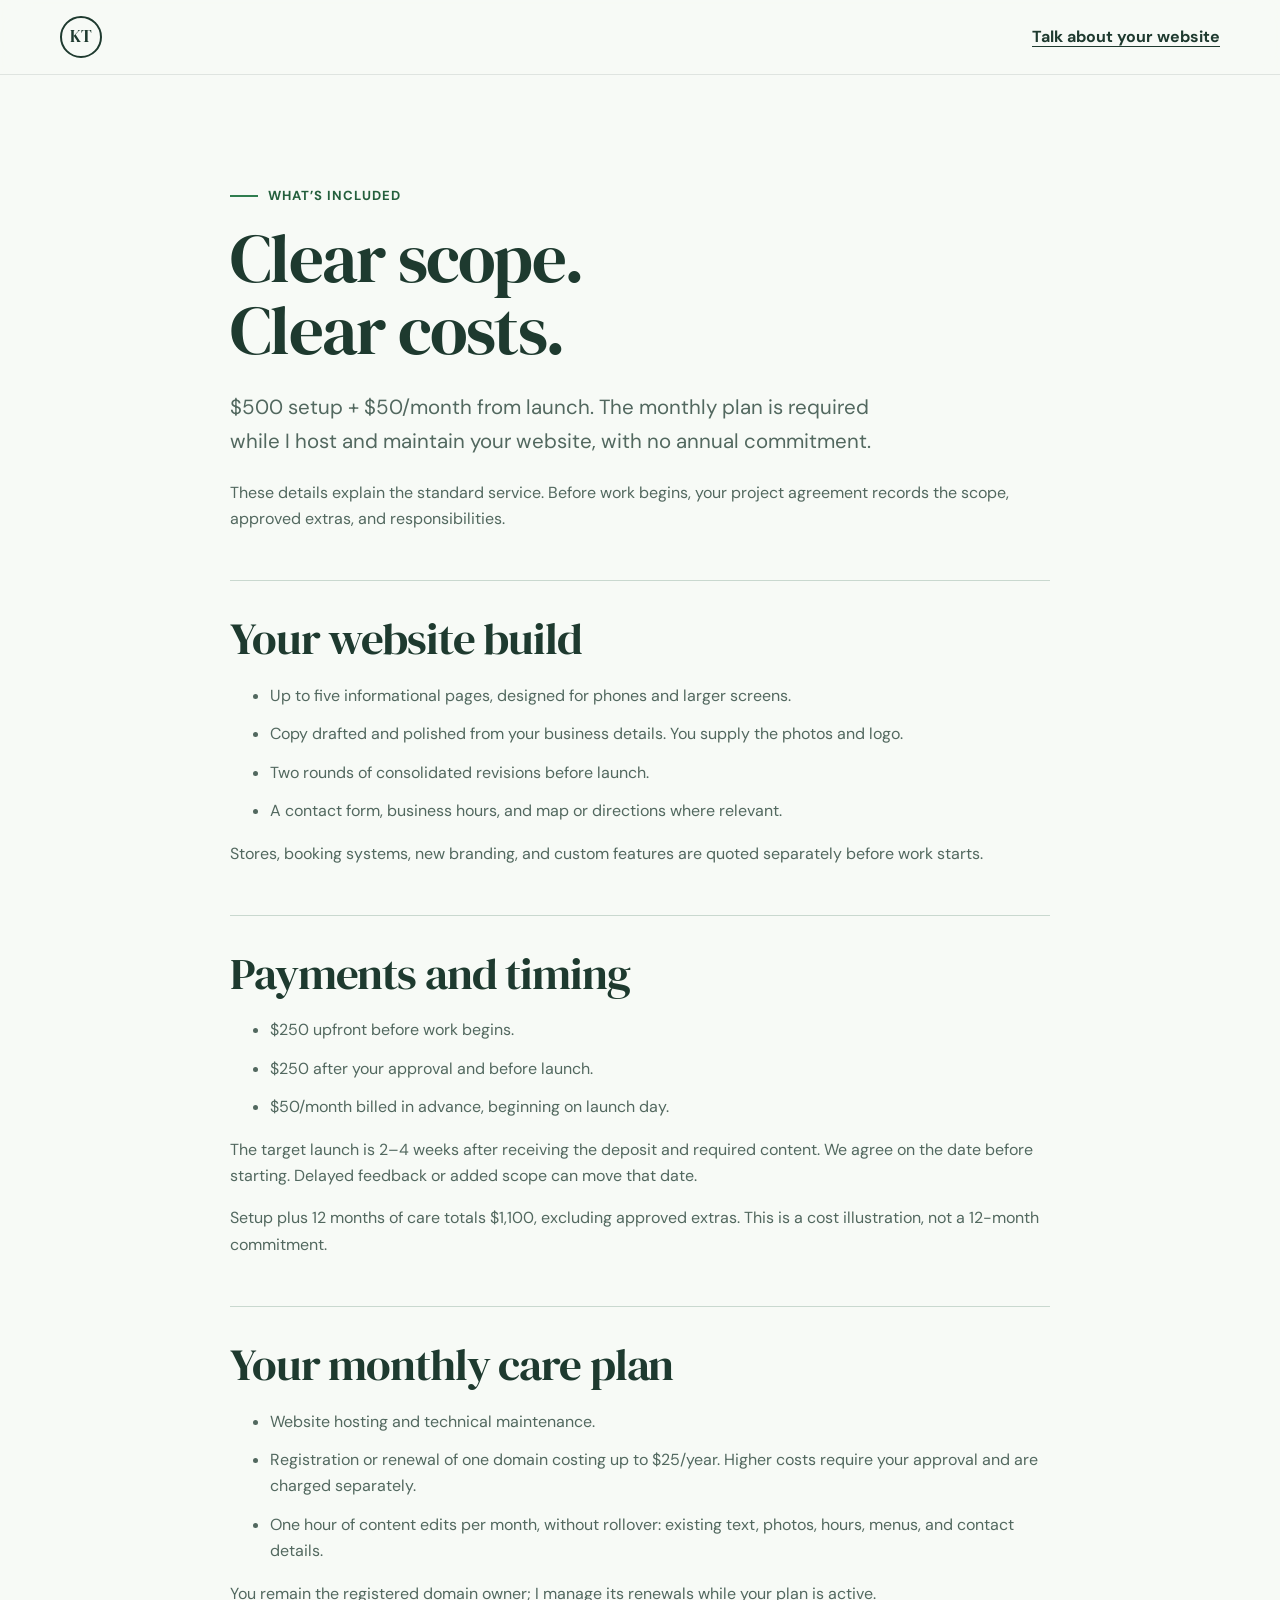
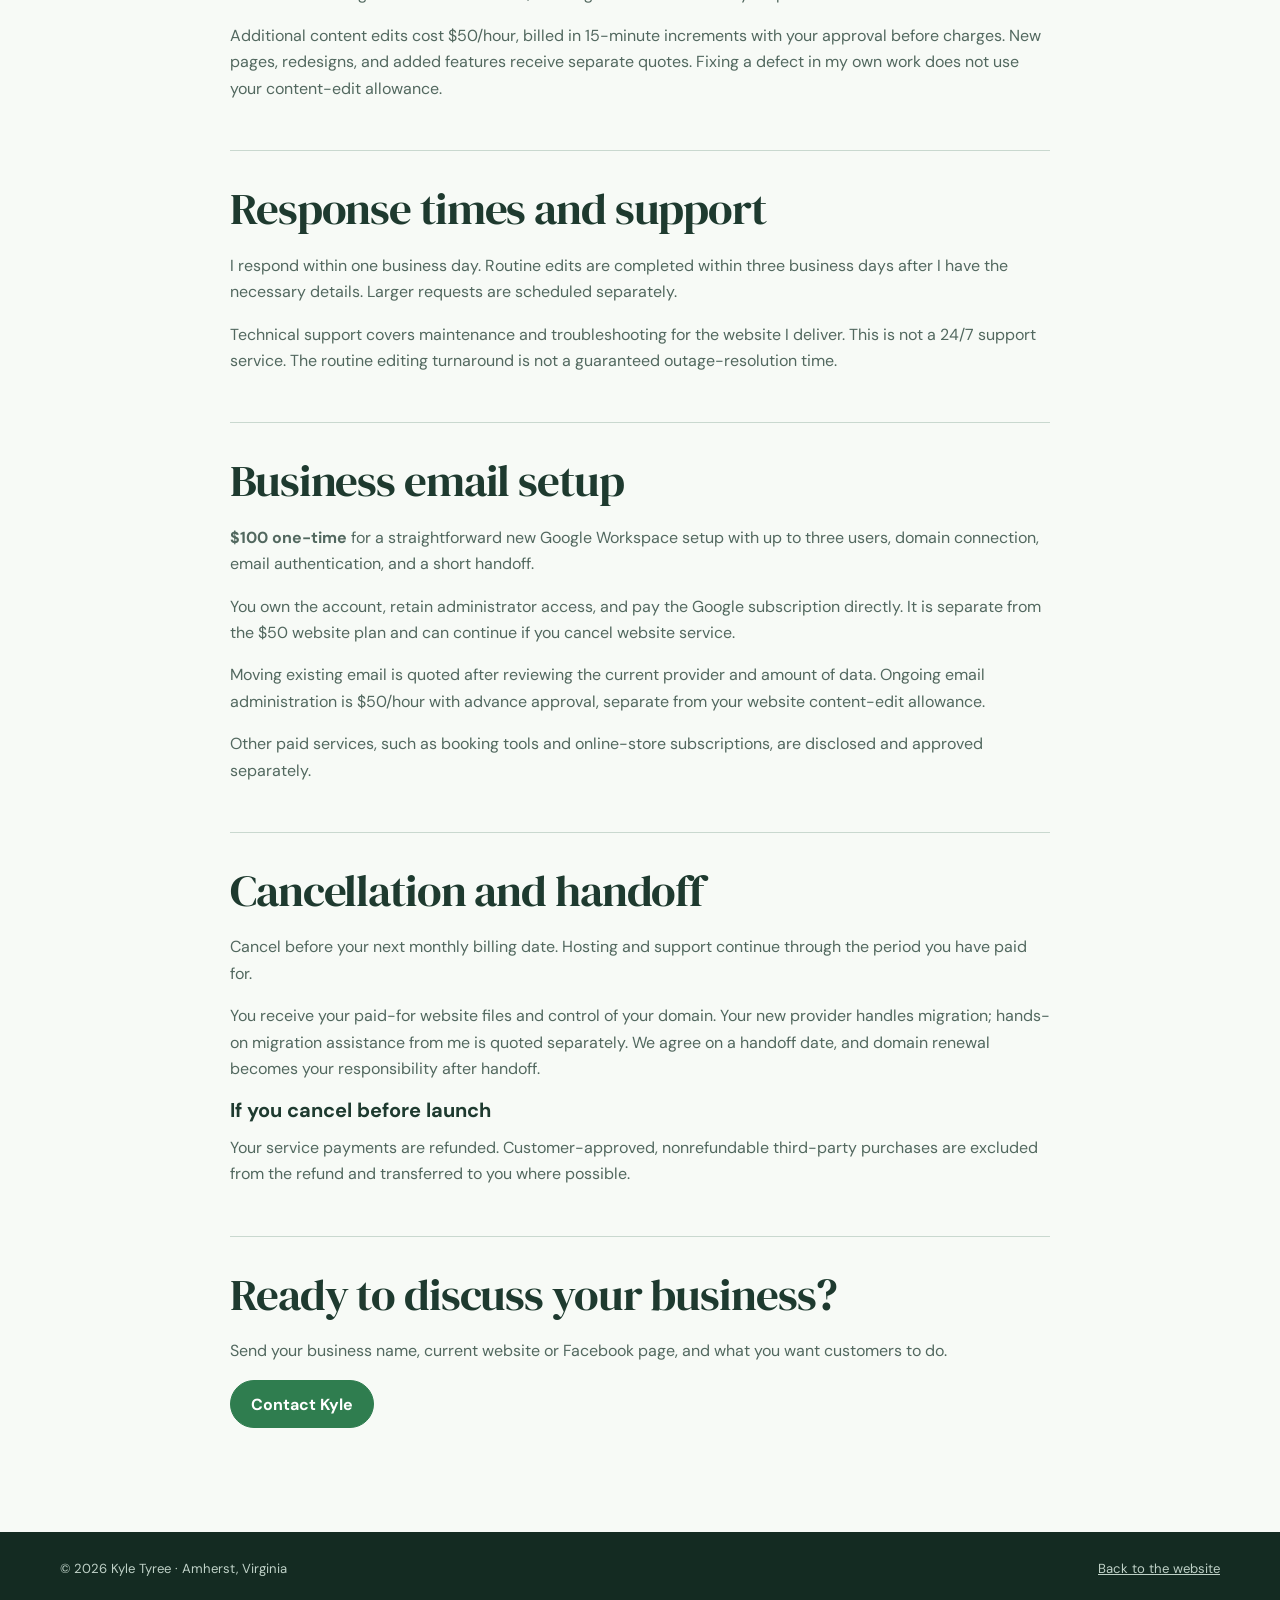
==== service-details.html @ 70730266 "Clarify website package and publish service details" ====
<!doctype html>
<html lang="en">
<head>
<meta charset="utf-8" />
<meta name="viewport" content="width=device-width, initial-scale=1, viewport-fit=cover" />
<meta name="color-scheme" content="light" />
<meta name="theme-color" content="#f7faf6" />
<link rel="icon" href="/assets/favicon.svg" type="image/svg+xml" />
<link rel="canonical" href="https://kyletyree.com/service-details.html" />
<meta property="og:title" content="Small-business websites | Kyle Tyree" />
<meta property="og:description" content="Help customers understand your business and take the next step. Websites by a developer in Amherst, Virginia." />
<meta property="og:type" content="website" />
<meta property="og:url" content="https://kyletyree.com/" />
<title>Website pricing and service details | Kyle Tyree</title>
<meta name="description" content="Websites for small businesses in Amherst, Lynchburg, and the Blue Ridge. Explore working examples and talk directly with local developer Kyle Tyree." />
<link rel="preconnect" href="https://fonts.googleapis.com" />
<link rel="preconnect" href="https://fonts.gstatic.com" crossorigin />
<link href="https://fonts.googleapis.com/css2?family=DM+Sans:wght@400;500;600;700&family=DM+Serif+Display&display=swap" rel="stylesheet" />
<link rel="stylesheet" href="/assets/site.css" />
</head>
<body>
<a class="skip-link" href="#main">Skip to content</a>
<header class="site-nav"><div class="wrap nav-inner"><a class="brand" href="/" aria-label="Kyle Tyree home">KT</a><a class="text-link" href="/#contact">Talk about your website</a></div></header>
<main id="main" class="section"><div class="wrap service-document">
<p class="eyebrow">What’s included</p><h1>Clear scope.<br>Clear costs.</h1>
<p class="lede">$500 setup + $50/month from launch. The monthly plan is required while I host and maintain your website, with no annual commitment.</p>
<p>These details explain the standard service. Before work begins, your project agreement records the scope, approved extras, and responsibilities.</p>
<section><h2>Your website build</h2><ul><li>Up to five informational pages, designed for phones and larger screens.</li><li>Copy drafted and polished from your business details. You supply the photos and logo.</li><li>Two rounds of consolidated revisions before launch.</li><li>A contact form, business hours, and map or directions where relevant.</li></ul><p>Stores, booking systems, new branding, and custom features are quoted separately before work starts.</p></section>
<section><h2>Payments and timing</h2><ul><li>$250 upfront before work begins.</li><li>$250 after your approval and before launch.</li><li>$50/month billed in advance, beginning on launch day.</li></ul><p>The target launch is 2–4 weeks after receiving the deposit and required content. We agree on the date before starting. Delayed feedback or added scope can move that date.</p><p>Setup plus 12 months of care totals $1,100, excluding approved extras. This is a cost illustration, not a 12-month commitment.</p></section>
<section><h2>Your monthly care plan</h2><ul><li>Website hosting and technical maintenance.</li><li>Registration or renewal of one domain costing up to $25/year. Higher costs require your approval and are charged separately.</li><li>One hour of content edits per month, without rollover: existing text, photos, hours, menus, and contact details.</li></ul><p>You remain the registered domain owner; I manage its renewals while your plan is active.</p><p>Additional content edits cost $50/hour, billed in 15-minute increments with your approval before charges. New pages, redesigns, and added features receive separate quotes. Fixing a defect in my own work does not use your content-edit allowance.</p></section>
<section><h2>Response times and support</h2><p>I respond within one business day. Routine edits are completed within three business days after I have the necessary details. Larger requests are scheduled separately.</p><p>Technical support covers maintenance and troubleshooting for the website I deliver. This is not a 24/7 support service. The routine editing turnaround is not a guaranteed outage-resolution time.</p></section>
<section id="email"><h2>Business email setup</h2><p><strong>$100 one-time</strong> for a straightforward new Google Workspace setup with up to three users, domain connection, email authentication, and a short handoff.</p><p>You own the account, retain administrator access, and pay the Google subscription directly. It is separate from the $50 website plan and can continue if you cancel website service.</p><p>Moving existing email is quoted after reviewing the current provider and amount of data. Ongoing email administration is $50/hour with advance approval, separate from your website content-edit allowance.</p><p>Other paid services, such as booking tools and online-store subscriptions, are disclosed and approved separately.</p></section>
<section id="cancellation"><h2>Cancellation and handoff</h2><p>Cancel before your next monthly billing date. Hosting and support continue through the period you have paid for.</p><p>You receive your paid-for website files and control of your domain. Your new provider handles migration; hands-on migration assistance from me is quoted separately. We agree on a handoff date, and domain renewal becomes your responsibility after handoff.</p><h3>If you cancel before launch</h3><p>Your service payments are refunded. Customer-approved, nonrefundable third-party purchases are excluded from the refund and transferred to you where possible.</p></section>
<section><h2>Ready to discuss your business?</h2><p>Send your business name, current website or Facebook page, and what you want customers to do.</p><a class="button" href="/#contact">Contact Kyle</a></section>
</div></main><footer><div class="wrap footer-inner"><span>© 2026 Kyle Tyree · Amherst, Virginia</span><a href="/">Back to the website</a></div></footer>
</body></html>
---- assets/site.css ----
:root {
      --cream: #f7faf6;
      --paper: #ffffff;
      --ink: #1e3a2f;
      --muted: #52685f;
      --green: #2f7d4f;
      --green-dark: #245f3d;
      --green-pale: #e3f0e6;
      --sky: #dcebf2;
      --sky-deep: #c4dee9;
      --line: #c9d8cf;
      --sand: #f2eadb;
      --shadow: 0 18px 50px rgba(30, 58, 47, .10);
      --serif: "DM Serif Display", Georgia, serif;
      --sans: "DM Sans", system-ui, sans-serif;
    }

    * { box-sizing: border-box; }
    html { scroll-behavior: smooth; scroll-padding-top: 92px; }
    body {
      margin: 0;
      background: var(--cream);
      color: var(--ink);
      font-family: var(--sans);
      font-size: 16px;
      line-height: 1.65;
      overflow-x: hidden;
    }
    button, a { -webkit-tap-highlight-color: transparent; }
    a { color: inherit; }
    img, svg { display: block; max-width: 100%; }
    .wrap { width: min(1160px, calc(100% - 48px)); margin: 0 auto; }
    .section { padding: 104px 0; }
    .section-head { max-width: 690px; margin-bottom: 42px; }
    .eyebrow {
      display: inline-flex;
      align-items: center;
      gap: 10px;
      margin: 0 0 15px;
      color: var(--green-dark);
      font-size: .82rem;
      font-weight: 700;
      letter-spacing: .075em;
      text-transform: uppercase;
    }
    .eyebrow::before { content: ""; width: 28px; height: 2px; background: var(--green); }
    h1, h2, h3, p { margin-top: 0; }
    h1, h2, h3 { text-wrap: balance; }
    h1, h2 { font-family: var(--serif); font-weight: 400; line-height: .98; letter-spacing: -.025em; }
    h1 { max-width: 760px; margin-bottom: 24px; font-size: clamp(3.4rem, 7vw, 6.9rem); }
    h2 { margin-bottom: 18px; font-size: clamp(2.65rem, 4.7vw, 4.6rem); }
    h3 { margin-bottom: 12px; font-size: 1.25rem; line-height: 1.22; }
    p { color: var(--muted); }
    .lede { max-width: 680px; font-size: clamp(1.08rem, 1.6vw, 1.28rem); line-height: 1.7; }

    .site-nav {
      position: sticky;
      z-index: 20;
      top: 0;
      background: color-mix(in srgb, var(--cream) 91%, transparent);
      border-bottom: 1px solid rgba(30, 58, 47, .11);
      backdrop-filter: blur(14px);
    }
    .nav-inner { min-height: 74px; display: flex; align-items: center; justify-content: space-between; gap: 26px; }
    .brand {
      width: 42px;
      height: 42px;
      display: grid;
      place-items: center;
      flex: 0 0 auto;
      border: 2px solid var(--ink);
      border-radius: 50%;
      font-family: var(--serif);
      font-size: 1.05rem;
      text-decoration: none;
    }
    .nav-links { display: flex; align-items: center; gap: 27px; margin-left: auto; }
    .nav-links a { position: relative; font-size: .91rem; font-weight: 600; text-decoration: none; }
    .nav-links a:not(.nav-cta)::after {
      content: ""; position: absolute; right: 0; bottom: -5px; left: 0; height: 2px;
      background: var(--green); transform: scaleX(0); transform-origin: left; transition: transform .2s ease;
    }
    .nav-links a:hover::after, .nav-links a:focus-visible::after { transform: scaleX(1); }
    .nav-cta, .button {
      display: inline-flex;
      align-items: center;
      justify-content: center;
      gap: 9px;
      min-height: 48px;
      padding: 12px 20px;
      border: 1.5px solid var(--green);
      border-radius: 999px;
      background: var(--green);
      color: #fff;
      font-weight: 700;
      line-height: 1.2;
      text-decoration: none;
      transition: background .2s ease, border-color .2s ease, transform .2s ease;
    }
    .button:hover, .nav-cta:hover { background: var(--green-dark); border-color: var(--green-dark); transform: translateY(-2px); }
    .button.secondary { background: transparent; color: var(--ink); border-color: rgba(30, 58, 47, .36); }
    .button.secondary:hover { background: #fff; border-color: var(--ink); }
    .menu-toggle { display: none; border: 0; background: transparent; color: var(--ink); padding: 8px; }

    .hero { position: relative; min-height: 790px; display: grid; align-items: center; padding: 96px 0 210px; overflow: hidden; }
    .hero-copy { position: relative; z-index: 3; }
    .hero-actions { display: flex; flex-wrap: wrap; gap: 12px; margin-top: 32px; }
    .hero-note { display: flex; align-items: center; gap: 11px; margin-top: 28px; color: var(--green-dark); font-size: .92rem; font-weight: 600; }
    .hero-note svg { width: 20px; }
    .mountains { position: absolute; right: 0; bottom: 0; left: 0; height: 345px; }
    .mountains svg { width: 100%; height: 100%; }

    .packages { background: var(--paper); }
    .package-grid { display: grid; grid-template-columns: repeat(3, 1fr); gap: 18px; align-items: stretch; }
    .package {
      position: relative;
      display: flex;
      flex-direction: column;
      min-height: 410px;
      padding: 32px;
      border: 1px solid var(--line);
      border-radius: 18px 18px 42px 18px;
      background: var(--cream);
    }
    .package.featured { transform: translateY(-12px); background: var(--ink); border-color: var(--ink); color: #fff; box-shadow: var(--shadow); }
    .package.featured p, .package.featured li { color: #dce8e1; }
    .package-tag { align-self: flex-start; margin-bottom: 28px; padding: 6px 11px; border-radius: 999px; background: var(--green-pale); color: var(--green-dark); font-size: .73rem; font-weight: 700; letter-spacing: .04em; text-transform: uppercase; }
    .package.featured .package-tag { background: #d7eccf; color: #163d27; }
    .price { margin: 5px 0 23px; color: var(--ink); font-family: var(--serif); font-size: 2.3rem; line-height: 1; }
    .featured .price { color: #fff; }
    .price small { font-family: var(--sans); font-size: .8rem; font-weight: 500; }
    .package ul { display: grid; gap: 12px; margin: 0; padding: 0; list-style: none; }
    .package li { display: flex; gap: 11px; color: var(--muted); }
    .package li::before { content: "✓"; color: var(--green); font-weight: 800; }
    .package.featured li::before { color: #9ed09e; }
    .package .fine { margin-top: auto; padding-top: 28px; font-size: .82rem; }

    .how { background: var(--cream); }
    .steps { position: relative; display: grid; grid-template-columns: repeat(3, 1fr); gap: 58px; }
    .steps::before { content: ""; position: absolute; top: 30px; right: 15%; left: 15%; height: 1px; background: var(--line); }
    .step { position: relative; text-align: center; }
    .step-num { position: relative; z-index: 1; width: 61px; height: 61px; display: grid; place-items: center; margin: 0 auto 25px; border-radius: 50%; background: var(--green); color: #fff; font-family: var(--serif); font-size: 1.4rem; box-shadow: 0 0 0 9px var(--cream); }
    .step p { margin: 0 auto; max-width: 290px; }

    .about { background: var(--paper); }
    .about-grid { display: grid; grid-template-columns: .42fr 1fr; gap: clamp(46px, 9vw, 118px); align-items: center; }

    .about-copy p { max-width: 700px; font-size: 1.08rem; line-height: 1.8; }
    .about-facts { display: flex; flex-wrap: wrap; gap: 10px; margin-top: 25px; }
    .about-facts span { padding: 8px 13px; border-radius: 999px; background: var(--green-pale); color: var(--green-dark); font-size: .82rem; font-weight: 600; }

    .faq { background: var(--sand); }
    .faq-layout { display: grid; grid-template-columns: .58fr 1fr; gap: clamp(45px, 9vw, 120px); }
    .faq-list { border-top: 1px solid rgba(30,58,47,.3); }
    details { border-bottom: 1px solid rgba(30,58,47,.3); }
    summary { position: relative; padding: 23px 46px 23px 0; cursor: pointer; list-style: none; font-weight: 700; line-height: 1.4; }
    summary::-webkit-details-marker { display: none; }
    summary::after { content: "+"; position: absolute; right: 7px; top: 18px; font-family: var(--serif); font-size: 1.7rem; font-weight: 400; transition: transform .2s ease; }
    details[open] summary::after { transform: rotate(45deg); }
    details p { margin: -4px 48px 21px 0; }

    .contact { position: relative; overflow: hidden; padding: 118px 0 126px; background: var(--ink); color: #fff; text-align: center; }
    .contact::before, .contact::after { content: ""; position: absolute; border: 1px solid rgba(220,235,242,.18); border-radius: 50%; }
    .contact::before { width: 520px; height: 520px; top: -330px; left: -90px; }
    .contact::after { width: 390px; height: 390px; right: -130px; bottom: -270px; }
    .contact .wrap { position: relative; z-index: 1; }
    .contact h2 { font-size: clamp(3.8rem, 7vw, 6.5rem); }
    .contact p { color: #c8d9d0; }
    .contact-actions { display: flex; justify-content: center; flex-wrap: wrap; gap: 13px; margin: 35px 0 24px; }
    .contact .button { background: #fff; border-color: #fff; color: var(--ink); }
    .contact .button:hover { background: var(--sky); border-color: var(--sky); }
    .contact .button.secondary { background: transparent; border-color: rgba(255,255,255,.48); color: #fff; }
    .contact .button.secondary:hover { background: rgba(255,255,255,.1); border-color: #fff; }
    .contact-note { margin: 0; font-size: .9rem; }
    footer { padding: 26px 0; background: #142b22; color: #bfd1c7; }
    .footer-inner { display: flex; justify-content: space-between; gap: 24px; font-size: .82rem; }

    :focus-visible { outline: 3px solid #e6a34f; outline-offset: 4px; }

    @media (max-width: 860px) {
      .section { padding: 82px 0; }
      .package-grid { grid-template-columns: 1fr; gap: 16px; }
      .package { min-height: auto; }
      .package.featured { transform: none; }
      .demo-grid, .about-grid, .faq-layout { grid-template-columns: 1fr; }
      .demo-grid { gap: 48px; }
      .faq-layout { gap: 22px; }
    }

    @media (max-width: 760px) {
      .wrap { width: min(100% - 30px, 1160px); }
      .nav-inner { min-height: 66px; }
      .menu-toggle { display: block; margin-left: auto; }
      .nav-links {
        position: absolute;
        top: 66px;
        right: 0;
        left: 0;
        display: none;
        align-items: stretch;
        gap: 0;
        margin: 0;
        padding: 12px 15px 18px;
        background: var(--cream);
        border-bottom: 1px solid var(--line);
        box-shadow: 0 14px 30px rgba(30,58,47,.08);
      }
      .nav-links.open { display: grid; }
      .nav-links a { padding: 12px 10px; }
      .nav-links .nav-cta { margin-top: 6px; padding: 12px 18px; }
      .hero { min-height: 730px; padding-top: 76px; padding-bottom: 190px; }
      h1 { font-size: clamp(3.2rem, 15vw, 5rem); }
      .mountains { height: 270px; width: 142%; left: -20%; }
      .steps { grid-template-columns: 1fr; gap: 38px; }
      .steps::before { top: 26px; bottom: 26px; left: 30px; width: 1px; height: auto; }
      .step { display: grid; grid-template-columns: 61px 1fr; column-gap: 22px; text-align: left; }
      .step-num { grid-row: span 2; margin: 0; box-shadow: 0 0 0 7px var(--cream); }
      .step p { margin: 0; max-width: none; }
      .browser { border-width: 5px; transform: none; }
      .cafe-hero { min-height: 240px; }
      .cafe-copy { padding: 25px 16px 25px 20px; }
      .cafe-copy h4 { font-size: 1.65rem; }
      .cup { transform: translateX(48%) scale(.78); }
      .mini-nav { padding: 16px 18px; }
      .mini-nav span { display: none; }
      .about-copy p { font-size: 1rem; }
      .footer-inner { flex-direction: column; gap: 4px; text-align: center; }
    }

    @media (max-width: 430px) {
      .hero-actions, .contact-actions { flex-direction: column; align-items: stretch; }
      .button { width: 100%; }
      .cafe-hero { grid-template-columns: 1.16fr .84fr; }
      .cafe-copy p { display: none; }
      .cafe-art::before { width: 112px; height: 112px; }
      .cup { right: 47%; }
      .package { padding: 27px 24px; }
    }

    @media (prefers-reduced-motion: reduce) {
      html { scroll-behavior: auto; }
      *, *::before, *::after { transition-duration: .01ms !important; }
    }
  
    .skip-link { position: absolute; left: 16px; top: -100px; z-index: 30; background: white; padding: 12px; }
    .skip-link:focus { top: 10px; }
    .hero { min-height: auto; padding: 76px 0 150px; }
    .hero-layout { display: grid; grid-template-columns: 1.3fr .7fr; gap: 64px; align-items: center; }
    h1 { font-size: clamp(3.1rem, 5.4vw, 5rem); line-height: 1.04; }
    .mountains { height: 145px; }
    .hero-card { background: white; border: 1px solid var(--line); padding: 26px; border-radius: 18px; box-shadow: var(--shadow); }
    .hero-card .portrait { width: 100%; height: 260px; object-fit: cover; object-position: 50% 48%; border-radius: 12px; margin-bottom: 22px; }
    .hero-card h2 { font-family: var(--sans); font-size: 1.35rem; letter-spacing: 0; }
    .hero-card p { margin-bottom: 8px; }
    .benefits { background: var(--ink); color: white; padding: 30px 0; }
    .benefit-grid { display: grid; grid-template-columns: repeat(3,1fr); gap: 35px; }
    .benefits h2 { font-family: var(--sans); font-size: 1.08rem; line-height: 1.4; letter-spacing: 0; margin-bottom: 6px; }
    .benefits p { color: #dce8e1; font-size: .95rem; margin: 0; }
    .demo { background: var(--sky); }
    .demo-cards { display: grid; grid-template-columns: 1fr 1fr; gap: 28px; }
    .demo-card { border-radius: 16px; background: white; overflow: hidden; border: 1px solid var(--line); }
    .demo-visual { display: grid; grid-template-columns: 1.2fr .8fr; min-height: 230px; align-items: center; padding: 30px; gap: 16px; background: #f6f7f3; color: #192f35; }
    .demo-visual.cafe-preview { background: #fcf8ee; color: #392c22; }
    .demo-visual h3 { font-size: 1.8rem; }
    .cafe-preview h3 { font-family: Georgia,serif; font-weight: 400; }
    .demo-visual span { display: block; font-size: .73rem; text-transform: uppercase; letter-spacing: .06em; margin-bottom: 14px; }
    .demo-visual svg { width: 100%; border-radius: 5px; }
    .demo-card-copy { padding: 28px; }
    .demo-card-copy ul { padding-left: 20px; color: var(--muted); }
    .demo-card-copy .button { margin-top: 8px; }
    .package-grid { grid-template-columns: 1.2fr .8fr; }
    .package { min-height: auto; }
    .package .button { margin-top: 20px; align-self: flex-start; }
    .package-note { max-width: 850px; margin-top: 28px; }
    .about-grid { grid-template-columns: .65fr 1fr; gap: 65px; }
    .about-heading h2 { font-size: clamp(2.5rem,4vw,3.7rem); }
    .contact-grid { display: grid; grid-template-columns: 1fr 1fr; gap: 60px; text-align: left; }
    .contact h2 { font-size: clamp(2.8rem,4.8vw,4.6rem); }
    .contact-actions { justify-content: flex-start; }
    .contact-steps { padding: 28px; background: rgba(255,255,255,.06); border: 1px solid #71877c; border-radius: 16px; }
    .contact-steps h3 { color: white; }
    .contact-steps ol { padding-left: 23px; color: #dce8e1; }
    .contact-steps li { padding: 8px 0; }
    .text-link { font-weight: 700; text-underline-offset: 4px; }
    @media(max-width: 860px) {
      .hero-layout { grid-template-columns: 1fr; gap: 32px; }
      .hero-card { display: grid; grid-template-columns: 110px 1fr; gap: 20px; align-items: center; max-width: 600px; }
      .hero-card .portrait { height: 140px; margin: 0; object-position: 50% 48%; }
      .hero { padding: 50px 0 125px; }
      .package-grid, .about-grid, .contact-grid { grid-template-columns: 1fr; gap: 28px; }
      .demo-visual { padding: 20px; }
      .demo-visual h3 { font-size: 1.4rem; }
    }
    @media(max-width: 600px) {
      .benefit-grid, .demo-cards { grid-template-columns: 1fr; }
      .benefit-grid { gap: 22px; }
      .hero-note { align-items: flex-start; }
      .hero-note svg { flex-shrink: 0; }
      .hero-card { grid-template-columns: 86px 1fr; gap: 16px; padding: 18px; }
      .hero-card .portrait { height: 130px; }
      .hero-card h2 { font-size: 1.1rem; }
      .hero-card p { font-size: .9rem; }
      .hero-actions { margin-top: 24px; }
      .demo-visual { min-height: 200px; }
      .contact { padding: 65px 0; }
    }

.service-document { max-width: 820px; }
.service-document section { margin-top: 48px; padding-top: 32px; border-top: 1px solid var(--line); }
.service-document h2 { font-size: clamp(2rem, 4vw, 2.8rem); line-height: 1.15; }
.service-document li { margin-bottom: 12px; color: var(--muted); }
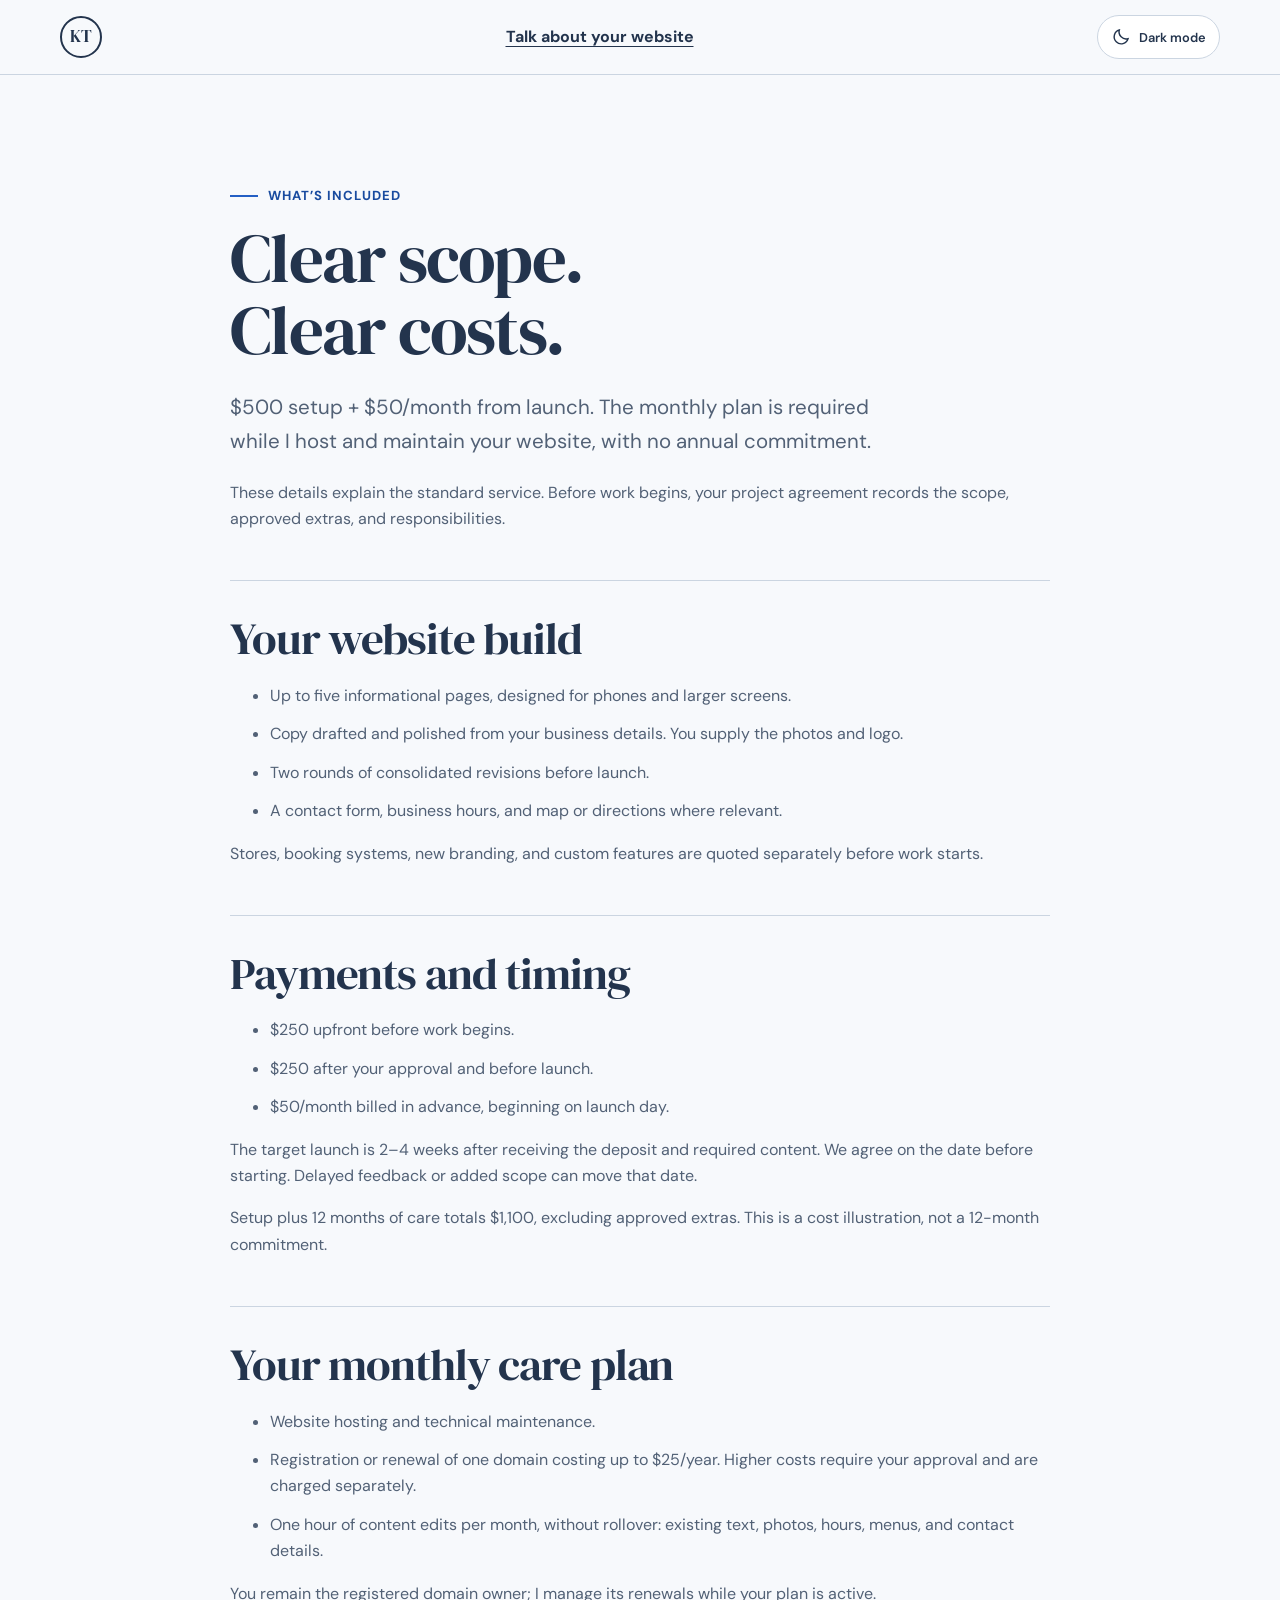
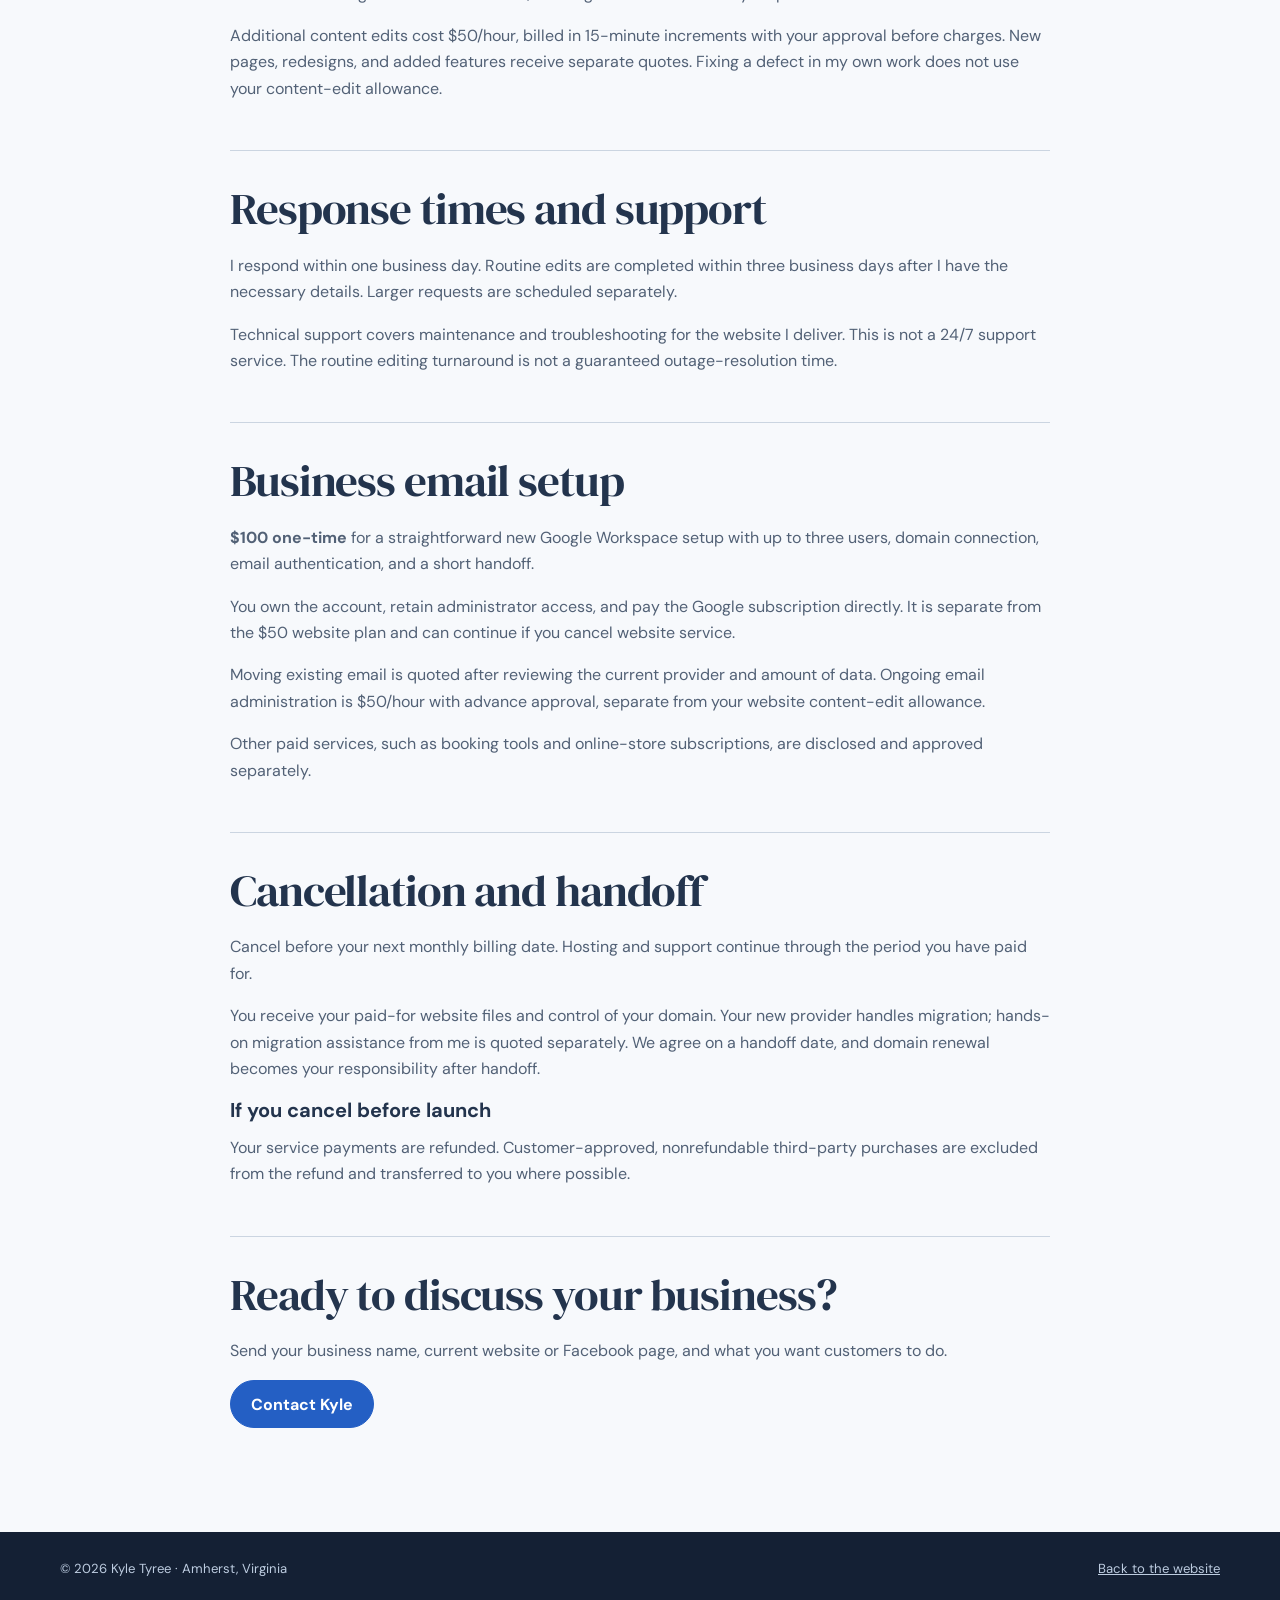
==== commit fda6bf4c: "Add slate and blue themes with a saved mode toggle" ====
--- a/service-details.html
+++ b/service-details.html
@@ -3,8 +3,8 @@
 <head>
 <meta charset="utf-8" />
 <meta name="viewport" content="width=device-width, initial-scale=1, viewport-fit=cover" />
-<meta name="color-scheme" content="light" />
-<meta name="theme-color" content="#f7faf6" />
+<meta name="color-scheme" content="light dark" />
+<meta name="theme-color" content="#f7f9fc" />
 <link rel="icon" href="/assets/favicon.svg" type="image/svg+xml" />
 <link rel="canonical" href="https://kyletyree.com/service-details.html" />
 <meta property="og:title" content="Small-business websites | Kyle Tyree" />
@@ -16,11 +16,15 @@
 <link rel="preconnect" href="https://fonts.googleapis.com" />
 <link rel="preconnect" href="https://fonts.gstatic.com" crossorigin />
 <link href="https://fonts.googleapis.com/css2?family=DM+Sans:wght@400;500;600;700&family=DM+Serif+Display&display=swap" rel="stylesheet" />
+<script src="/assets/theme.js"></script>
 <link rel="stylesheet" href="/assets/site.css" />
 </head>
 <body>
 <a class="skip-link" href="#main">Skip to content</a>
-<header class="site-nav"><div class="wrap nav-inner"><a class="brand" href="/" aria-label="Kyle Tyree home">KT</a><a class="text-link" href="/#contact">Talk about your website</a></div></header>
+<header class="site-nav"><div class="wrap nav-inner"><a class="brand" href="/" aria-label="Kyle Tyree home">KT</a><a class="text-link" href="/#contact">Talk about your website</a><button class="theme-toggle" type="button" aria-label="Dark mode" hidden>
+<svg class="theme-moon" width="20" height="20" viewBox="0 0 24 24" fill="none" stroke="currentColor" stroke-width="1.7" aria-hidden="true"><path d="M20.5 14A8.5 8.5 0 0 1 10 3.5 8.5 8.5 0 1 0 20.5 14Z"/></svg>
+<svg class="theme-sun" width="20" height="20" viewBox="0 0 24 24" fill="none" stroke="currentColor" stroke-width="1.7" stroke-linecap="round" aria-hidden="true"><circle cx="12" cy="12" r="4"/><path d="M12 2v2m0 16v2M2 12h2m16 0h2M5 5l1.5 1.5m11 11L19 19M5 19l1.5-1.5m11-11L19 5"/></svg>
+<span>Dark mode</span></button></div></header>
 <main id="main" class="section"><div class="wrap service-document">
 <p class="eyebrow">What’s included</p><h1>Clear scope.<br>Clear costs.</h1>
 <p class="lede">$500 setup + $50/month from launch. The monthly plan is required while I host and maintain your website, with no annual commitment.</p>
--- a/assets/site.css
+++ b/assets/site.css
@@ -1,16 +1,19 @@
 :root {
-      --cream: #f7faf6;
+      color-scheme: light;
+      --cream: #f7f9fc;
+      --deep: #23344d;
+      --on-accent: #fff;
       --paper: #ffffff;
-      --ink: #1e3a2f;
-      --muted: #52685f;
-      --green: #2f7d4f;
-      --green-dark: #245f3d;
-      --green-pale: #e3f0e6;
-      --sky: #dcebf2;
-      --sky-deep: #c4dee9;
-      --line: #c9d8cf;
-      --sand: #f2eadb;
-      --shadow: 0 18px 50px rgba(30, 58, 47, .10);
+      --ink: #23344d;
+      --muted: #526176;
+      --accent: #245fc4;
+      --accent-hover: #194b9f;
+      --accent-pale: #e6eefc;
+      --sky: #eaf0f8;
+      --sky-deep: #d6e2f2;
+      --line: #cbd5e1;
+      --sand: #edf1f7;
+      --shadow: 0 18px 50px rgba(24, 40, 65, .10);
       --serif: "DM Serif Display", Georgia, serif;
       --sans: "DM Sans", system-ui, sans-serif;
     }
@@ -37,13 +40,13 @@
       align-items: center;
       gap: 10px;
       margin: 0 0 15px;
-      color: var(--green-dark);
+      color: var(--accent-hover);
       font-size: .82rem;
       font-weight: 700;
       letter-spacing: .075em;
       text-transform: uppercase;
     }
-    .eyebrow::before { content: ""; width: 28px; height: 2px; background: var(--green); }
+    .eyebrow::before { content: ""; width: 28px; height: 2px; background: var(--accent); }
     h1, h2, h3, p { margin-top: 0; }
     h1, h2, h3 { text-wrap: balance; }
     h1, h2 { font-family: var(--serif); font-weight: 400; line-height: .98; letter-spacing: -.025em; }
@@ -58,7 +61,7 @@
       z-index: 20;
       top: 0;
       background: color-mix(in srgb, var(--cream) 91%, transparent);
-      border-bottom: 1px solid rgba(30, 58, 47, .11);
+      border-bottom: 1px solid var(--line);
       backdrop-filter: blur(14px);
     }
     .nav-inner { min-height: 74px; display: flex; align-items: center; justify-content: space-between; gap: 26px; }
@@ -78,7 +81,7 @@
     .nav-links a { position: relative; font-size: .91rem; font-weight: 600; text-decoration: none; }
     .nav-links a:not(.nav-cta)::after {
       content: ""; position: absolute; right: 0; bottom: -5px; left: 0; height: 2px;
-      background: var(--green); transform: scaleX(0); transform-origin: left; transition: transform .2s ease;
+      background: var(--accent); transform: scaleX(0); transform-origin: left; transition: transform .2s ease;
     }
     .nav-links a:hover::after, .nav-links a:focus-visible::after { transform: scaleX(1); }
     .nav-cta, .button {
@@ -88,24 +91,24 @@
       gap: 9px;
       min-height: 48px;
       padding: 12px 20px;
-      border: 1.5px solid var(--green);
+      border: 1.5px solid var(--accent);
       border-radius: 999px;
-      background: var(--green);
-      color: #fff;
+      background: var(--accent);
+      color: var(--on-accent);
       font-weight: 700;
       line-height: 1.2;
       text-decoration: none;
       transition: background .2s ease, border-color .2s ease, transform .2s ease;
     }
-    .button:hover, .nav-cta:hover { background: var(--green-dark); border-color: var(--green-dark); transform: translateY(-2px); }
-    .button.secondary { background: transparent; color: var(--ink); border-color: rgba(30, 58, 47, .36); }
-    .button.secondary:hover { background: #fff; border-color: var(--ink); }
+    .button:hover, .nav-cta:hover { background: var(--accent-hover); border-color: var(--accent-hover); transform: translateY(-2px); }
+    .button.secondary { background: transparent; color: var(--ink); border-color: var(--line); }
+    .button.secondary:hover { background: var(--paper); border-color: var(--ink); }
     .menu-toggle { display: none; border: 0; background: transparent; color: var(--ink); padding: 8px; }
 
     .hero { position: relative; min-height: 790px; display: grid; align-items: center; padding: 96px 0 210px; overflow: hidden; }
     .hero-copy { position: relative; z-index: 3; }
     .hero-actions { display: flex; flex-wrap: wrap; gap: 12px; margin-top: 32px; }
-    .hero-note { display: flex; align-items: center; gap: 11px; margin-top: 28px; color: var(--green-dark); font-size: .92rem; font-weight: 600; }
+    .hero-note { display: flex; align-items: center; gap: 11px; margin-top: 28px; color: var(--accent-hover); font-size: .92rem; font-weight: 600; }
     .hero-note svg { width: 20px; }
     .mountains { position: absolute; right: 0; bottom: 0; left: 0; height: 345px; }
     .mountains svg { width: 100%; height: 100%; }
@@ -122,24 +125,24 @@
       border-radius: 18px 18px 42px 18px;
       background: var(--cream);
     }
-    .package.featured { transform: translateY(-12px); background: var(--ink); border-color: var(--ink); color: #fff; box-shadow: var(--shadow); }
-    .package.featured p, .package.featured li { color: #dce8e1; }
-    .package-tag { align-self: flex-start; margin-bottom: 28px; padding: 6px 11px; border-radius: 999px; background: var(--green-pale); color: var(--green-dark); font-size: .73rem; font-weight: 700; letter-spacing: .04em; text-transform: uppercase; }
-    .package.featured .package-tag { background: #d7eccf; color: #163d27; }
+    .package.featured { transform: translateY(-12px); background: var(--deep); border-color: var(--deep); color: #fff; box-shadow: var(--shadow); }
+    .package.featured p, .package.featured li { color: #dce5f2; }
+    .package-tag { align-self: flex-start; margin-bottom: 28px; padding: 6px 11px; border-radius: 999px; background: var(--accent-pale); color: var(--accent-hover); font-size: .73rem; font-weight: 700; letter-spacing: .04em; text-transform: uppercase; }
+    .package.featured .package-tag { background: #dbeafe; color: #173d75; }
     .price { margin: 5px 0 23px; color: var(--ink); font-family: var(--serif); font-size: 2.3rem; line-height: 1; }
     .featured .price { color: #fff; }
     .price small { font-family: var(--sans); font-size: .8rem; font-weight: 500; }
     .package ul { display: grid; gap: 12px; margin: 0; padding: 0; list-style: none; }
     .package li { display: flex; gap: 11px; color: var(--muted); }
-    .package li::before { content: "✓"; color: var(--green); font-weight: 800; }
-    .package.featured li::before { color: #9ed09e; }
+    .package li::before { content: "✓"; color: var(--accent); font-weight: 800; }
+    .package.featured li::before { color: #9cc5ff; }
     .package .fine { margin-top: auto; padding-top: 28px; font-size: .82rem; }
 
     .how { background: var(--cream); }
     .steps { position: relative; display: grid; grid-template-columns: repeat(3, 1fr); gap: 58px; }
     .steps::before { content: ""; position: absolute; top: 30px; right: 15%; left: 15%; height: 1px; background: var(--line); }
     .step { position: relative; text-align: center; }
-    .step-num { position: relative; z-index: 1; width: 61px; height: 61px; display: grid; place-items: center; margin: 0 auto 25px; border-radius: 50%; background: var(--green); color: #fff; font-family: var(--serif); font-size: 1.4rem; box-shadow: 0 0 0 9px var(--cream); }
+    .step-num { position: relative; z-index: 1; width: 61px; height: 61px; display: grid; place-items: center; margin: 0 auto 25px; border-radius: 50%; background: var(--accent); color: var(--on-accent); font-family: var(--serif); font-size: 1.4rem; box-shadow: 0 0 0 9px var(--cream); }
     .step p { margin: 0 auto; max-width: 290px; }
 
     .about { background: var(--paper); }
@@ -147,32 +150,32 @@
 
     .about-copy p { max-width: 700px; font-size: 1.08rem; line-height: 1.8; }
     .about-facts { display: flex; flex-wrap: wrap; gap: 10px; margin-top: 25px; }
-    .about-facts span { padding: 8px 13px; border-radius: 999px; background: var(--green-pale); color: var(--green-dark); font-size: .82rem; font-weight: 600; }
+    .about-facts span { padding: 8px 13px; border-radius: 999px; background: var(--accent-pale); color: var(--accent-hover); font-size: .82rem; font-weight: 600; }
 
     .faq { background: var(--sand); }
     .faq-layout { display: grid; grid-template-columns: .58fr 1fr; gap: clamp(45px, 9vw, 120px); }
-    .faq-list { border-top: 1px solid rgba(30,58,47,.3); }
-    details { border-bottom: 1px solid rgba(30,58,47,.3); }
+    .faq-list { border-top: 1px solid var(--line); }
+    details { border-bottom: 1px solid var(--line); }
     summary { position: relative; padding: 23px 46px 23px 0; cursor: pointer; list-style: none; font-weight: 700; line-height: 1.4; }
     summary::-webkit-details-marker { display: none; }
     summary::after { content: "+"; position: absolute; right: 7px; top: 18px; font-family: var(--serif); font-size: 1.7rem; font-weight: 400; transition: transform .2s ease; }
     details[open] summary::after { transform: rotate(45deg); }
     details p { margin: -4px 48px 21px 0; }
 
-    .contact { position: relative; overflow: hidden; padding: 118px 0 126px; background: var(--ink); color: #fff; text-align: center; }
+    .contact { position: relative; overflow: hidden; padding: 118px 0 126px; background: var(--deep); color: #fff; text-align: center; }
     .contact::before, .contact::after { content: ""; position: absolute; border: 1px solid rgba(220,235,242,.18); border-radius: 50%; }
     .contact::before { width: 520px; height: 520px; top: -330px; left: -90px; }
     .contact::after { width: 390px; height: 390px; right: -130px; bottom: -270px; }
     .contact .wrap { position: relative; z-index: 1; }
     .contact h2 { font-size: clamp(3.8rem, 7vw, 6.5rem); }
-    .contact p { color: #c8d9d0; }
+    .contact p { color: #c6d3e5; }
     .contact-actions { display: flex; justify-content: center; flex-wrap: wrap; gap: 13px; margin: 35px 0 24px; }
-    .contact .button { background: #fff; border-color: #fff; color: var(--ink); }
+    .contact .button { background: #fff; border-color: #fff; color: var(--deep); }
     .contact .button:hover { background: var(--sky); border-color: var(--sky); }
     .contact .button.secondary { background: transparent; border-color: rgba(255,255,255,.48); color: #fff; }
     .contact .button.secondary:hover { background: rgba(255,255,255,.1); border-color: #fff; }
     .contact-note { margin: 0; font-size: .9rem; }
-    footer { padding: 26px 0; background: #142b22; color: #bfd1c7; }
+    footer { padding: 26px 0; background: #142034; color: #bdcce0; }
     .footer-inner { display: flex; justify-content: space-between; gap: 24px; font-size: .82rem; }
 
     :focus-visible { outline: 3px solid #e6a34f; outline-offset: 4px; }
@@ -203,7 +206,7 @@
         padding: 12px 15px 18px;
         background: var(--cream);
         border-bottom: 1px solid var(--line);
-        box-shadow: 0 14px 30px rgba(30,58,47,.08);
+        box-shadow: 0 14px 30px rgba(24,40,65,.08);
       }
       .nav-links.open { display: grid; }
       .nav-links a { padding: 12px 10px; }
@@ -242,23 +245,23 @@
       *, *::before, *::after { transition-duration: .01ms !important; }
     }
   
-    .skip-link { position: absolute; left: 16px; top: -100px; z-index: 30; background: white; padding: 12px; }
+    .skip-link { position: absolute; left: 16px; top: -100px; z-index: 30; background: var(--paper); padding: 12px; }
     .skip-link:focus { top: 10px; }
     .hero { min-height: auto; padding: 76px 0 150px; }
     .hero-layout { display: grid; grid-template-columns: 1.3fr .7fr; gap: 64px; align-items: center; }
     h1 { font-size: clamp(3.1rem, 5.4vw, 5rem); line-height: 1.04; }
     .mountains { height: 145px; }
-    .hero-card { background: white; border: 1px solid var(--line); padding: 26px; border-radius: 18px; box-shadow: var(--shadow); }
+    .hero-card { background: var(--paper); border: 1px solid var(--line); padding: 26px; border-radius: 18px; box-shadow: var(--shadow); }
     .hero-card .portrait { width: 100%; height: 260px; object-fit: cover; object-position: 50% 48%; border-radius: 12px; margin-bottom: 22px; }
     .hero-card h2 { font-family: var(--sans); font-size: 1.35rem; letter-spacing: 0; }
     .hero-card p { margin-bottom: 8px; }
-    .benefits { background: var(--ink); color: white; padding: 30px 0; }
+    .benefits { background: var(--deep); color: white; padding: 30px 0; }
     .benefit-grid { display: grid; grid-template-columns: repeat(3,1fr); gap: 35px; }
     .benefits h2 { font-family: var(--sans); font-size: 1.08rem; line-height: 1.4; letter-spacing: 0; margin-bottom: 6px; }
-    .benefits p { color: #dce8e1; font-size: .95rem; margin: 0; }
+    .benefits p { color: #dce5f2; font-size: .95rem; margin: 0; }
     .demo { background: var(--sky); }
     .demo-cards { display: grid; grid-template-columns: 1fr 1fr; gap: 28px; }
-    .demo-card { border-radius: 16px; background: white; overflow: hidden; border: 1px solid var(--line); }
+    .demo-card { border-radius: 16px; background: var(--paper); overflow: hidden; border: 1px solid var(--line); }
     .demo-visual { display: grid; grid-template-columns: 1.2fr .8fr; min-height: 230px; align-items: center; padding: 30px; gap: 16px; background: #f6f7f3; color: #192f35; }
     .demo-visual.cafe-preview { background: #fcf8ee; color: #392c22; }
     .demo-visual h3 { font-size: 1.8rem; }
@@ -277,9 +280,9 @@
     .contact-grid { display: grid; grid-template-columns: 1fr 1fr; gap: 60px; text-align: left; }
     .contact h2 { font-size: clamp(2.8rem,4.8vw,4.6rem); }
     .contact-actions { justify-content: flex-start; }
-    .contact-steps { padding: 28px; background: rgba(255,255,255,.06); border: 1px solid #71877c; border-radius: 16px; }
+    .contact-steps { padding: 28px; background: rgba(255,255,255,.06); border: 1px solid #657b99; border-radius: 16px; }
     .contact-steps h3 { color: white; }
-    .contact-steps ol { padding-left: 23px; color: #dce8e1; }
+    .contact-steps ol { padding-left: 23px; color: #dce5f2; }
     .contact-steps li { padding: 8px 0; }
     .text-link { font-weight: 700; text-underline-offset: 4px; }
     @media(max-width: 860px) {
@@ -309,3 +312,58 @@
 .service-document section { margin-top: 48px; padding-top: 32px; border-top: 1px solid var(--line); }
 .service-document h2 { font-size: clamp(2rem, 4vw, 2.8rem); line-height: 1.15; }
 .service-document li { margin-bottom: 12px; color: var(--muted); }
+
+html[data-theme="dark"] {
+  color-scheme: dark;
+  --cream: #101722;
+  --paper: #192332;
+  --ink: #eef3fb;
+  --muted: #b6c3d6;
+  --accent: #8bb8ff;
+  --accent-hover: #b0d0ff;
+  --accent-pale: #243752;
+  --sky: #141e2c;
+  --line: #36465d;
+  --sand: #1b2534;
+  --deep: #17253b;
+  --on-accent: #10213c;
+  --shadow: 0 18px 50px rgba(0, 0, 0, .22);
+}
+html[data-theme="dark"] .mountains path:nth-child(1) { fill: #33455f; }
+html[data-theme="dark"] .mountains path:nth-child(2) { fill: #2a3b54; }
+html[data-theme="dark"] .mountains path:nth-child(3) { fill: #20314a; }
+html[data-theme="dark"] .mountains path:nth-child(4) { fill: var(--deep); }
+html[data-theme="dark"] .package.featured { border-color: #536f95; }
+.theme-toggle {
+  display: inline-flex;
+  align-items: center;
+  justify-content: center;
+  gap: 8px;
+  flex-shrink: 0;
+  min-height: 44px;
+  padding: 10px 13px;
+  border: 1px solid var(--line);
+  border-radius: 999px;
+  background: var(--paper);
+  color: var(--ink);
+  font: 600 .8rem var(--sans);
+  cursor: pointer;
+}
+.theme-toggle:hover { background: var(--accent-pale); border-color: var(--accent); }
+.theme-toggle[hidden], .theme-sun { display: none; }
+html[data-theme="dark"] .theme-moon { display: none; }
+html[data-theme="dark"] .theme-sun { display: block; }
+@media (min-width: 761px) { .theme-toggle { order: 2; } }
+@media (max-width: 1000px) {
+  .theme-toggle span { display: none; }
+  .theme-toggle { width: 44px; padding: 10px; }
+  .nav-inner { gap: 16px; }
+  .nav-links { gap: 18px; }
+}
+@media (max-width: 760px) {
+  .theme-toggle { margin-left: auto; }
+  .menu-toggle { margin-left: 0; }
+  .nav-links { gap: 0; }
+}
+
+html[data-theme="dark"] .contact .button:not(.secondary):hover { background: #eaf0f8; border-color: #eaf0f8; }
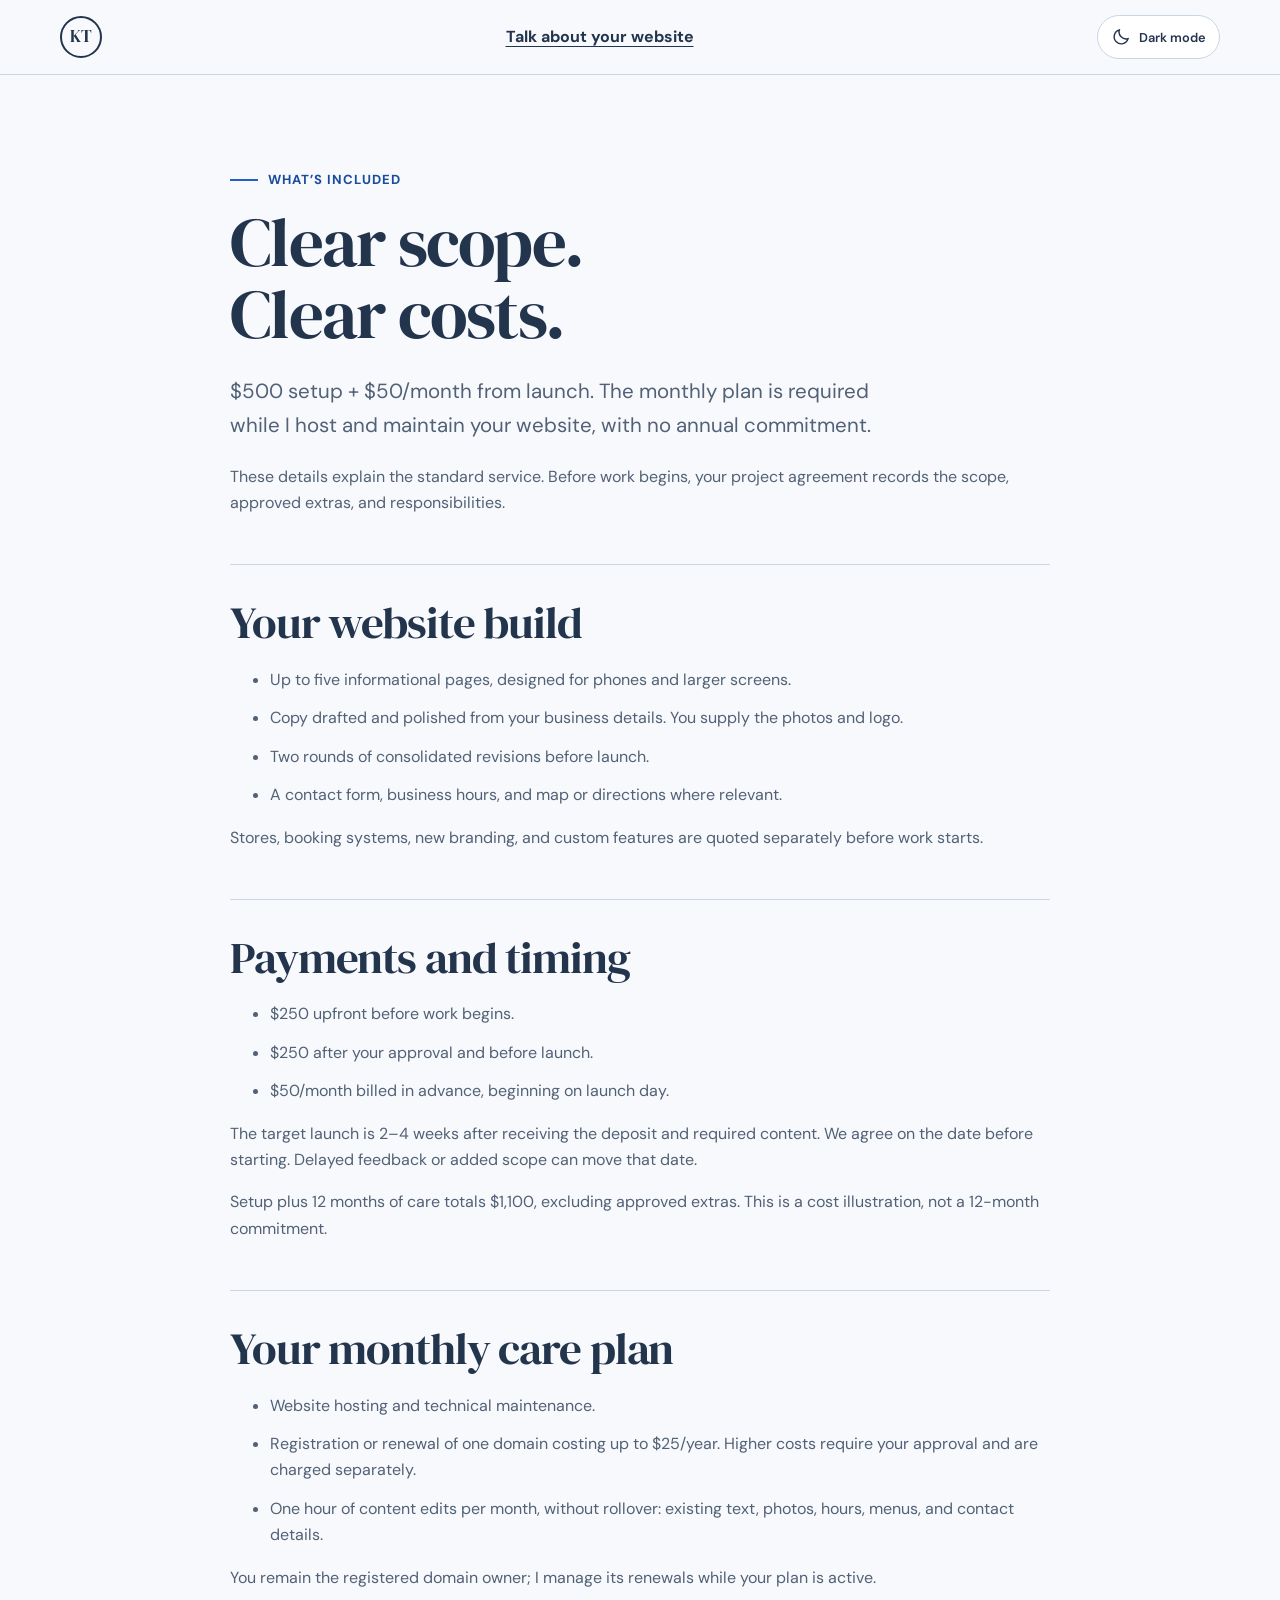
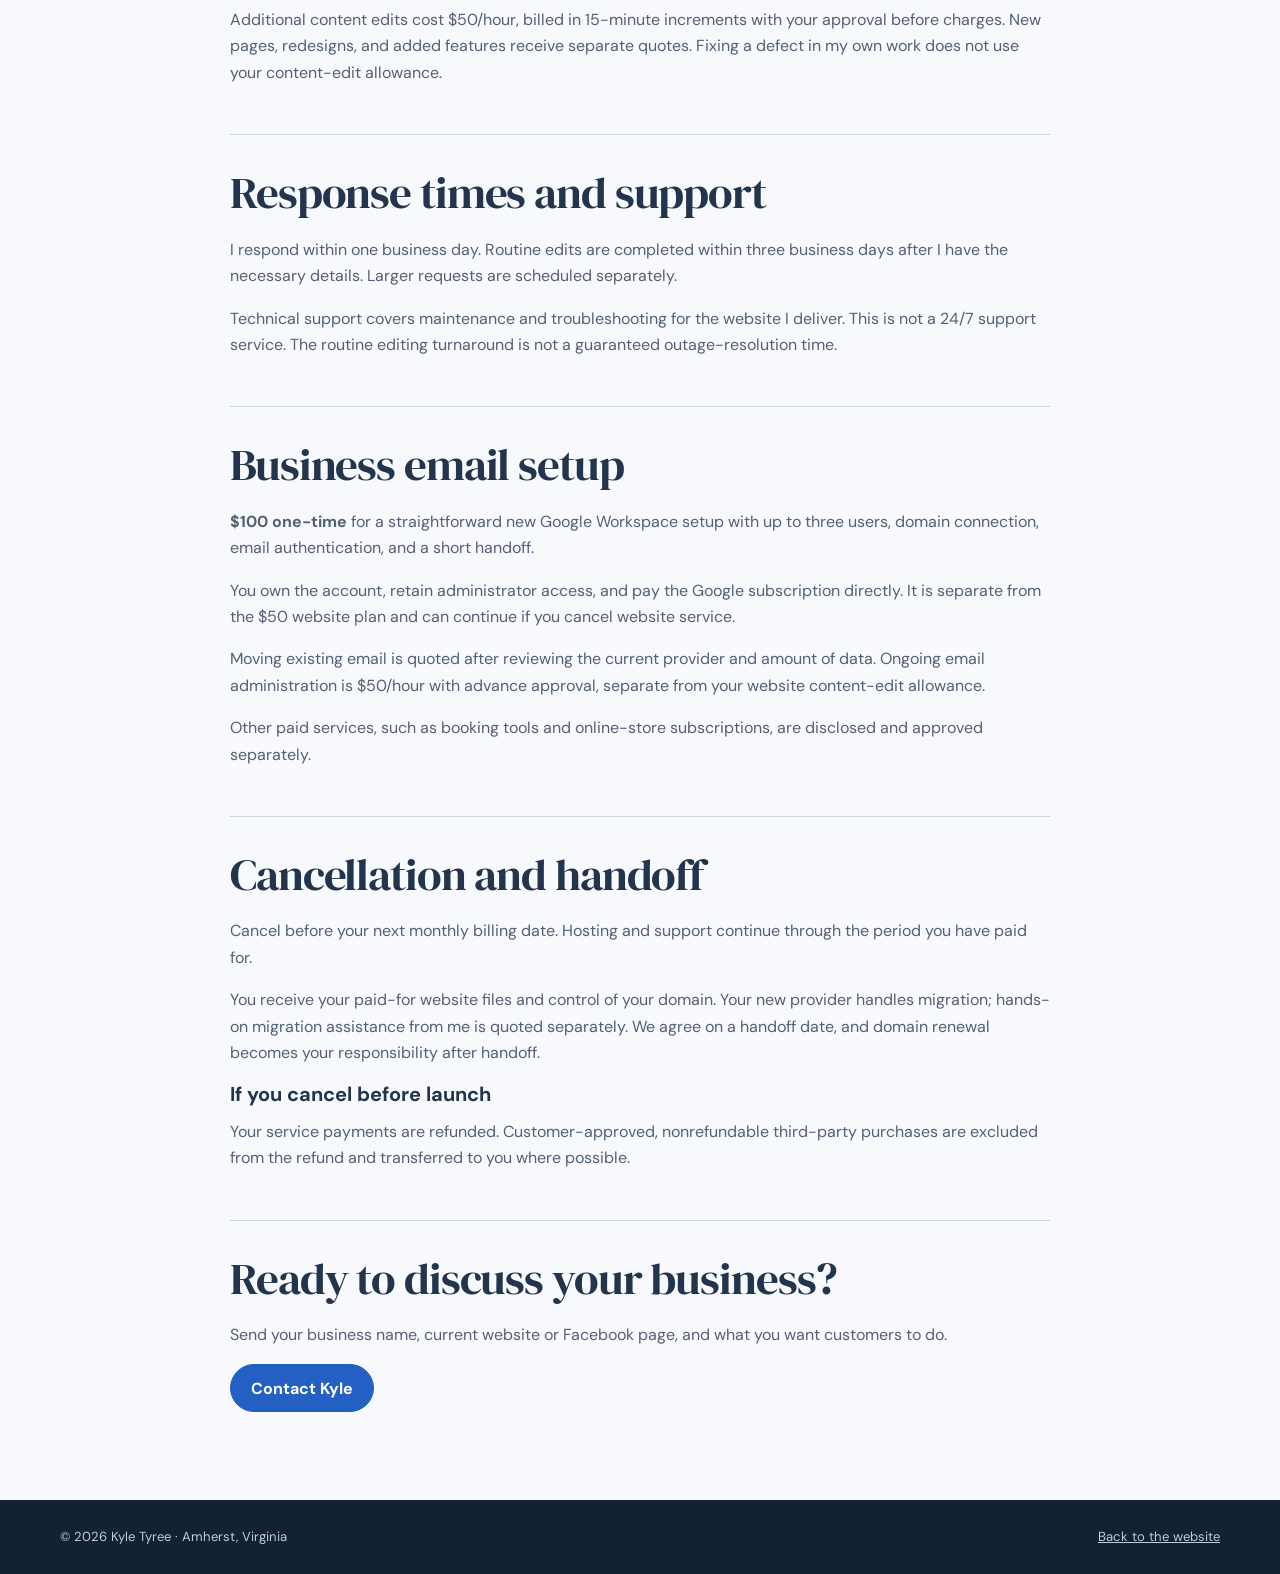
==== commit 397d80c9: "Version portfolio stylesheet for returning visitors" ====
--- a/service-details.html
+++ b/service-details.html
@@ -5,7 +5,7 @@
 <meta name="viewport" content="width=device-width, initial-scale=1, viewport-fit=cover" />
 <meta name="color-scheme" content="light dark" />
 <meta name="theme-color" content="#f7f9fc" />
-<link rel="icon" href="/assets/favicon.svg" type="image/svg+xml" />
+<link rel="icon" href="/assets/favicon.svg?v=slate-blue-1" type="image/svg+xml" />
 <link rel="canonical" href="https://kyletyree.com/service-details.html" />
 <meta property="og:title" content="Small-business websites | Kyle Tyree" />
 <meta property="og:description" content="Help customers understand your business and take the next step. Websites by a developer in Amherst, Virginia." />
@@ -16,8 +16,8 @@
 <link rel="preconnect" href="https://fonts.googleapis.com" />
 <link rel="preconnect" href="https://fonts.gstatic.com" crossorigin />
 <link href="https://fonts.googleapis.com/css2?family=DM+Sans:wght@400;500;600;700&family=DM+Serif+Display&display=swap" rel="stylesheet" />
-<script src="/assets/theme.js"></script>
-<link rel="stylesheet" href="/assets/site.css" />
+<script src="/assets/theme.js?v=slate-blue-1"></script>
+<link rel="stylesheet" href="/assets/site.css?v=portfolio-polish-1" />
 </head>
 <body>
 <a class="skip-link" href="#main">Skip to content</a>
--- a/assets/site.css
+++ b/assets/site.css
@@ -260,17 +260,24 @@
     .benefits h2 { font-family: var(--sans); font-size: 1.08rem; line-height: 1.4; letter-spacing: 0; margin-bottom: 6px; }
     .benefits p { color: #dce5f2; font-size: .95rem; margin: 0; }
     .demo { background: var(--sky); }
-    .demo-cards { display: grid; grid-template-columns: 1fr 1fr; gap: 28px; }
-    .demo-card { border-radius: 16px; background: var(--paper); overflow: hidden; border: 1px solid var(--line); }
-    .demo-visual { display: grid; grid-template-columns: 1.2fr .8fr; min-height: 230px; align-items: center; padding: 30px; gap: 16px; background: #f6f7f3; color: #192f35; }
+    .demo-cards { display: grid; grid-template-columns: repeat(3, minmax(0, 1fr)); gap: 28px; }
+    .demo-card { display: flex; flex-direction: column; border-radius: 16px; background: var(--paper); overflow: hidden; border: 1px solid var(--line); }
+    .demo-visual { display: grid; grid-template-columns: 1fr; grid-template-rows: 115px 190px; align-items: center; padding: 30px; gap: 16px; background: #f6f7f3; color: #192f35; }
     .demo-visual.cafe-preview { background: #fcf8ee; color: #392c22; }
     .demo-visual h3 { font-size: 1.8rem; }
     .cafe-preview h3 { font-family: Georgia,serif; font-weight: 400; }
     .demo-visual span { display: block; font-size: .73rem; text-transform: uppercase; letter-spacing: .06em; margin-bottom: 14px; }
-    .demo-visual svg { width: 100%; border-radius: 5px; }
-    .demo-card-copy { padding: 28px; }
+    .demo-visual svg, .demo-visual img { width: 100%; height: 190px; object-fit: cover; border-radius: 5px; }
+    .demo-visual.roofing-preview { background: #f5f4ec; color: #293e33; }
+    .roofing-preview h3, .restaurant-preview h3 { font-family: Georgia, serif; font-weight: 400; }
+    .demo-visual.restaurant-preview { background: #f7f0e5; color: #412d26; }
+    .demo-card-copy { display: flex; flex-direction: column; flex: 1; padding: 28px; }
     .demo-card-copy ul { padding-left: 20px; color: var(--muted); }
-    .demo-card-copy .button { margin-top: 8px; }
+    .demo-card-copy .button { margin-top: auto; align-self: flex-start; }
+    @media(max-width: 960px) {
+      .demo-cards { grid-template-columns: 1fr; }
+      .demo-visual { grid-template-columns: 1.2fr .8fr; grid-template-rows: auto; }
+    }
     .package-grid { grid-template-columns: 1.2fr .8fr; }
     .package { min-height: auto; }
     .package .button { margin-top: 20px; align-self: flex-start; }
@@ -367,3 +374,65 @@
 }
 
 html[data-theme="dark"] .contact .button:not(.secondary):hover { background: #eaf0f8; border-color: #eaf0f8; }
+
+/* Portfolio refinements: preserve the existing palette and responsive layout. */
+.hero { background: radial-gradient(ellipse at 82% 22%, var(--accent-pale), transparent 54%); }
+.hero-layout { gap: clamp(36px, 5vw, 64px); }
+.hero-card { padding: 18px; border-radius: 22px; }
+.hero-card .portrait { height: 280px; border-radius: 14px; }
+.hero-card > div { padding: 6px 8px 8px; }
+.hero-card h2 { line-height: 1.3; }
+.hero-card .text-link { display: inline-block; margin-top: 10px; }
+.benefit-grid > div + div { border-left: 1px solid #657b99; padding-left: 32px; }
+.section { padding: 88px 0; }
+.section-head h2, .faq-layout > div > h2 { font-size: clamp(2.5rem, 4.4vw, 4rem); line-height: 1.08; }
+.demo .section-head { display: grid; grid-template-columns: 1.1fr 1fr; gap: 16px 64px; align-items: end; max-width: none; margin-bottom: 36px; }
+.demo .section-head .eyebrow { grid-column: 1 / -1; margin-bottom: 0; }
+.demo .section-head h2, .demo .section-head > p:last-child { margin-bottom: 0; }
+.demo-card { border-radius: 20px; box-shadow: 0 8px 24px rgba(24, 40, 65, .04); }
+.demo-card:hover, .demo-card:focus-within { border-color: var(--accent); }
+.demo-visual { padding: 24px; gap: 18px; grid-template-rows: 110px 190px; }
+.demo-visual h3 { font-size: 1.85rem; line-height: 1.14; }
+.demo-visual span { font-size: .7rem; font-weight: 600; letter-spacing: .08em; }
+.demo-card-copy { padding: 26px; }
+.demo-category { color: var(--accent-hover); font-size: .73rem; font-weight: 700; letter-spacing: .04em; margin-bottom: 10px; }
+.demo-card-copy h3 { font-size: 1.4rem; letter-spacing: -.015em; }
+.demo-card-copy > p:not(.demo-category) { margin-bottom: 8px; }
+.demo-card-copy ul { margin: 12px 0 28px; padding-left: 18px; font-size: .92rem; }
+.demo-card-copy li + li { margin-top: 8px; }
+.demo-card-copy .button { width: 100%; font-size: .9rem; }
+.package { border-radius: 20px; padding: 34px; }
+.package-tag { margin-bottom: 20px; }
+.package .price { font-size: 2.75rem; }
+.package li { align-items: baseline; }
+.about-facts { gap: 8px; }
+.faq-list { border-top: 0; }
+.faq-list details { padding: 0 22px; border: 1px solid var(--line); border-radius: 12px; background: var(--paper); }
+.faq-list details + details { margin-top: 10px; }
+.faq-list details[open] { border-color: var(--accent); }
+.faq-list summary { padding-top: 20px; padding-bottom: 20px; }
+.faq-list summary::after { top: 15px; }
+.faq-list details p { margin-bottom: 22px; }
+.contact-steps { align-self: center; padding: 34px; }
+@media(max-width: 960px) {
+  .demo-visual { grid-template-rows: auto; }
+}
+@media(max-width: 860px) {
+  .section { padding: 68px 0; }
+  .hero-card { padding: 18px; }
+  .hero-card .portrait { height: 140px; }
+  .hero-card > div { padding: 0; }
+  .hero-card .text-link { margin-top: 4px; }
+  .demo .section-head { grid-template-columns: 1fr; gap: 16px; }
+}
+@media(max-width: 600px) {
+  .section { padding: 58px 0; }
+  .benefit-grid > div + div { border-left: 0; border-top: 1px solid #657b99; padding: 20px 0 0; }
+  .hero-card .portrait { height: 130px; }
+  .demo-visual { padding: 20px; gap: 14px; }
+  .demo-visual h3 { font-size: 1.5rem; }
+  .demo-card-copy { padding: 24px; }
+  .package { padding: 28px 24px; }
+  .faq-list details { padding: 0 18px; }
+  .contact-steps { padding: 24px; }
+}
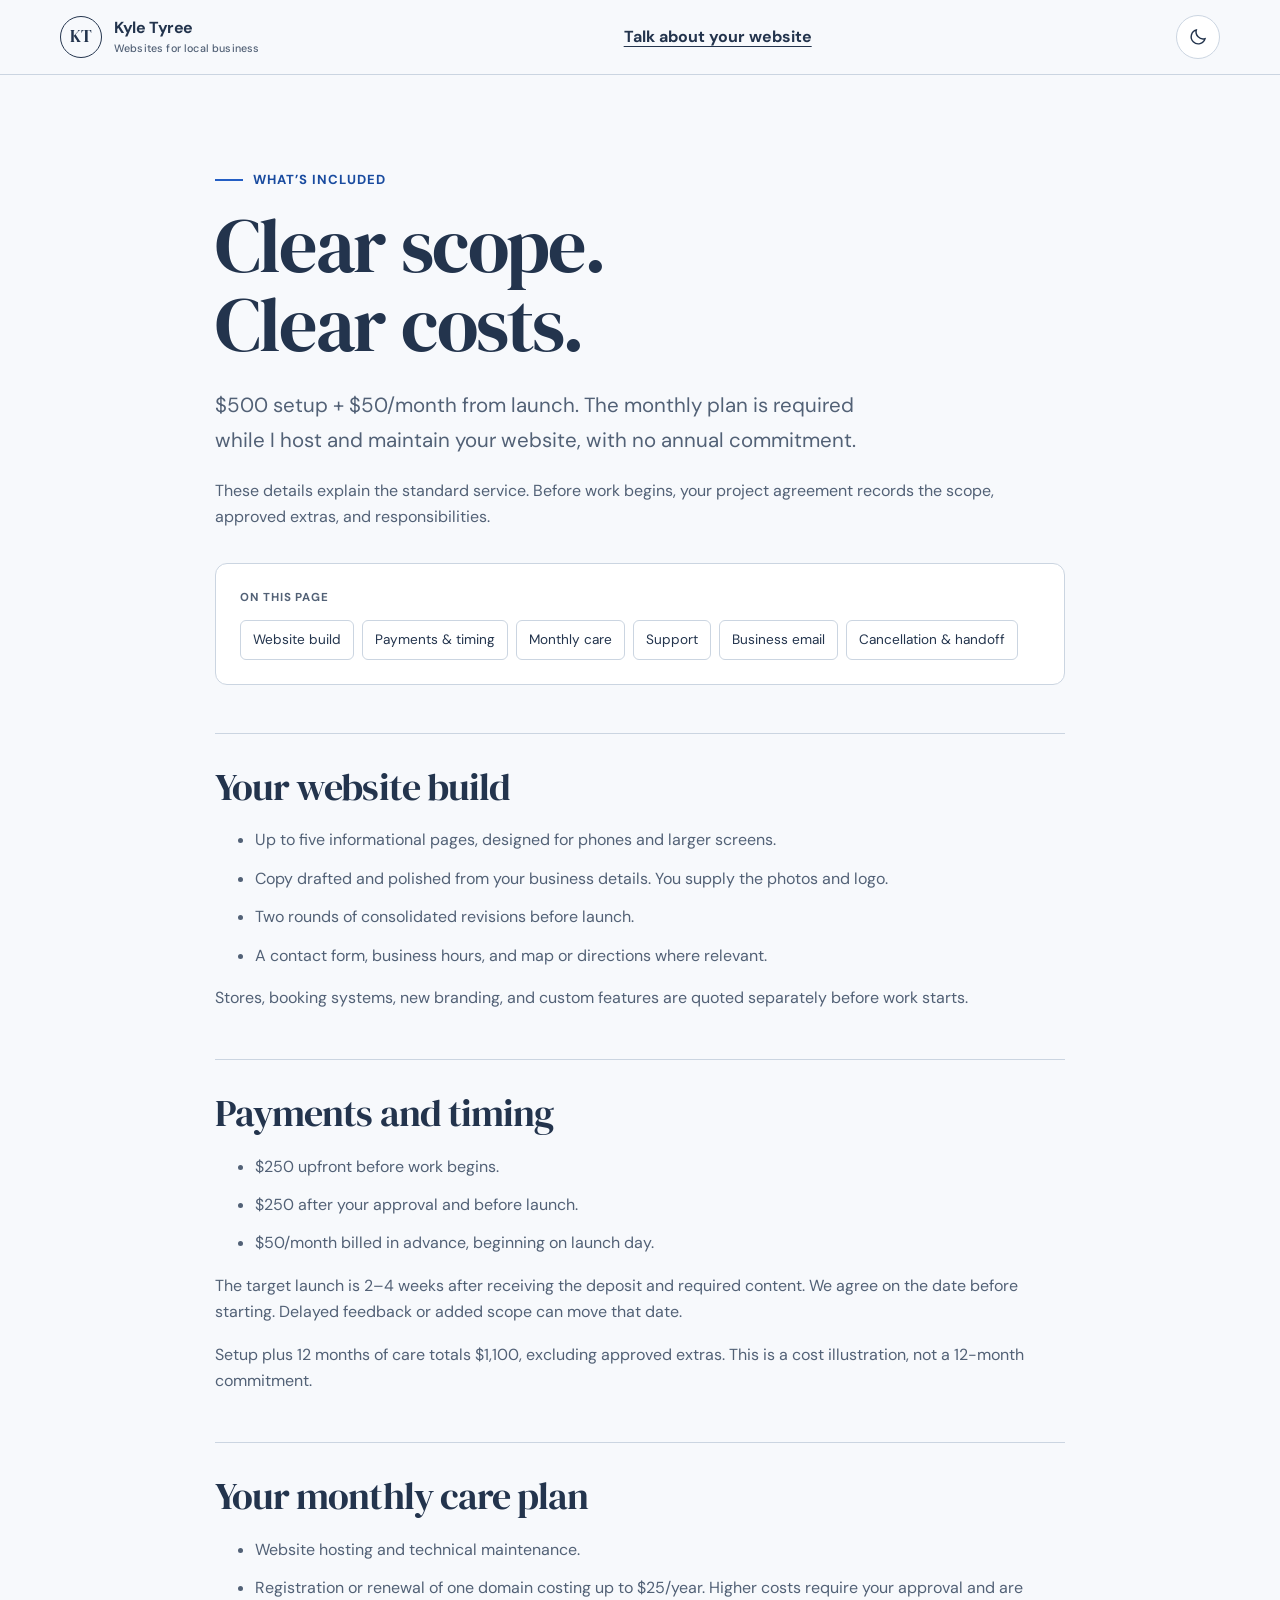
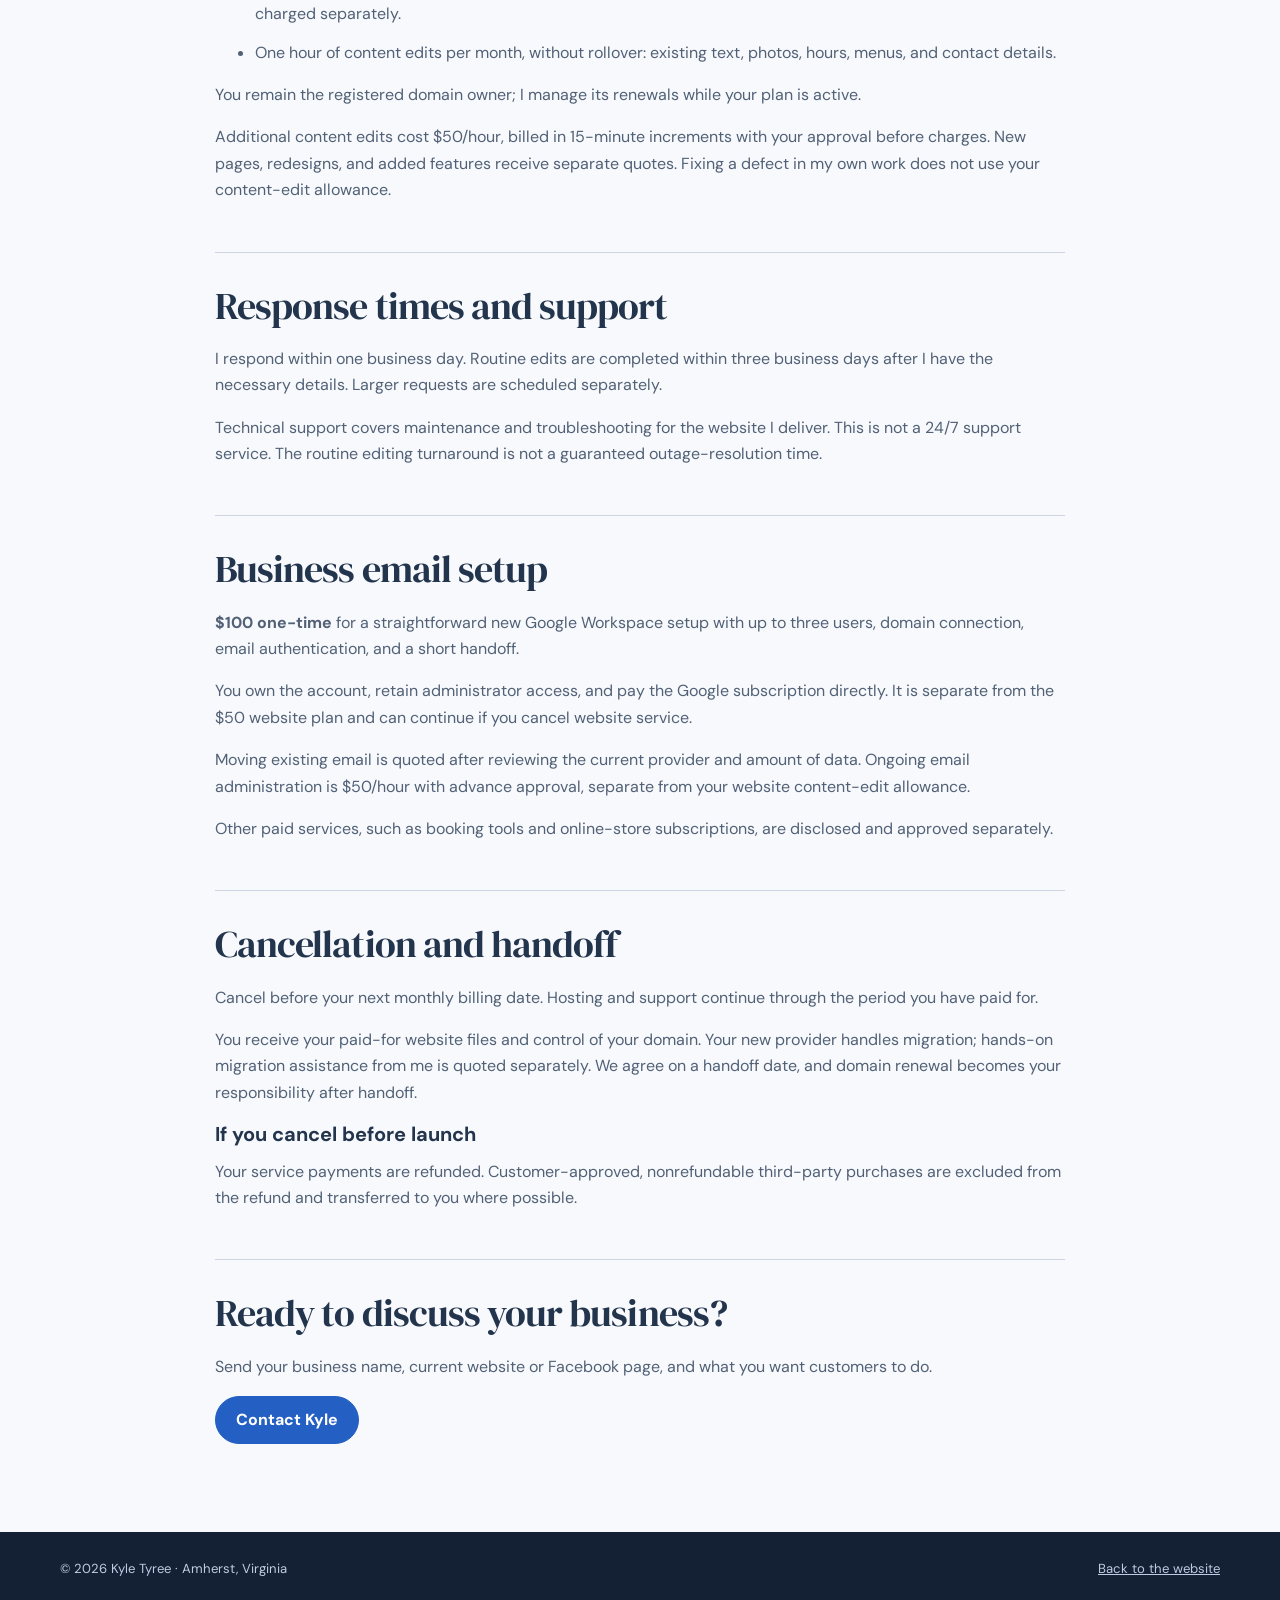
==== commit d99b1ac7: "Polish portfolio identity and service navigation" ====
--- a/service-details.html
+++ b/service-details.html
@@ -1,40 +1,40 @@
-<!doctype html>
-<html lang="en">
-<head>
-<meta charset="utf-8" />
-<meta name="viewport" content="width=device-width, initial-scale=1, viewport-fit=cover" />
-<meta name="color-scheme" content="light dark" />
-<meta name="theme-color" content="#f7f9fc" />
-<link rel="icon" href="/assets/favicon.svg?v=slate-blue-1" type="image/svg+xml" />
-<link rel="canonical" href="https://kyletyree.com/service-details.html" />
-<meta property="og:title" content="Small-business websites | Kyle Tyree" />
-<meta property="og:description" content="Help customers understand your business and take the next step. Websites by a developer in Amherst, Virginia." />
-<meta property="og:type" content="website" />
-<meta property="og:url" content="https://kyletyree.com/" />
-<title>Website pricing and service details | Kyle Tyree</title>
-<meta name="description" content="Websites for small businesses in Amherst, Lynchburg, and the Blue Ridge. Explore working examples and talk directly with local developer Kyle Tyree." />
-<link rel="preconnect" href="https://fonts.googleapis.com" />
-<link rel="preconnect" href="https://fonts.gstatic.com" crossorigin />
-<link href="https://fonts.googleapis.com/css2?family=DM+Sans:wght@400;500;600;700&family=DM+Serif+Display&display=swap" rel="stylesheet" />
-<script src="/assets/theme.js?v=slate-blue-1"></script>
-<link rel="stylesheet" href="/assets/site.css?v=portfolio-polish-1" />
-</head>
-<body>
-<a class="skip-link" href="#main">Skip to content</a>
-<header class="site-nav"><div class="wrap nav-inner"><a class="brand" href="/" aria-label="Kyle Tyree home">KT</a><a class="text-link" href="/#contact">Talk about your website</a><button class="theme-toggle" type="button" aria-label="Dark mode" hidden>
-<svg class="theme-moon" width="20" height="20" viewBox="0 0 24 24" fill="none" stroke="currentColor" stroke-width="1.7" aria-hidden="true"><path d="M20.5 14A8.5 8.5 0 0 1 10 3.5 8.5 8.5 0 1 0 20.5 14Z"/></svg>
-<svg class="theme-sun" width="20" height="20" viewBox="0 0 24 24" fill="none" stroke="currentColor" stroke-width="1.7" stroke-linecap="round" aria-hidden="true"><circle cx="12" cy="12" r="4"/><path d="M12 2v2m0 16v2M2 12h2m16 0h2M5 5l1.5 1.5m11 11L19 19M5 19l1.5-1.5m11-11L19 5"/></svg>
-<span>Dark mode</span></button></div></header>
-<main id="main" class="section"><div class="wrap service-document">
-<p class="eyebrow">What’s included</p><h1>Clear scope.<br>Clear costs.</h1>
-<p class="lede">$500 setup + $50/month from launch. The monthly plan is required while I host and maintain your website, with no annual commitment.</p>
-<p>These details explain the standard service. Before work begins, your project agreement records the scope, approved extras, and responsibilities.</p>
-<section><h2>Your website build</h2><ul><li>Up to five informational pages, designed for phones and larger screens.</li><li>Copy drafted and polished from your business details. You supply the photos and logo.</li><li>Two rounds of consolidated revisions before launch.</li><li>A contact form, business hours, and map or directions where relevant.</li></ul><p>Stores, booking systems, new branding, and custom features are quoted separately before work starts.</p></section>
-<section><h2>Payments and timing</h2><ul><li>$250 upfront before work begins.</li><li>$250 after your approval and before launch.</li><li>$50/month billed in advance, beginning on launch day.</li></ul><p>The target launch is 2–4 weeks after receiving the deposit and required content. We agree on the date before starting. Delayed feedback or added scope can move that date.</p><p>Setup plus 12 months of care totals $1,100, excluding approved extras. This is a cost illustration, not a 12-month commitment.</p></section>
-<section><h2>Your monthly care plan</h2><ul><li>Website hosting and technical maintenance.</li><li>Registration or renewal of one domain costing up to $25/year. Higher costs require your approval and are charged separately.</li><li>One hour of content edits per month, without rollover: existing text, photos, hours, menus, and contact details.</li></ul><p>You remain the registered domain owner; I manage its renewals while your plan is active.</p><p>Additional content edits cost $50/hour, billed in 15-minute increments with your approval before charges. New pages, redesigns, and added features receive separate quotes. Fixing a defect in my own work does not use your content-edit allowance.</p></section>
-<section><h2>Response times and support</h2><p>I respond within one business day. Routine edits are completed within three business days after I have the necessary details. Larger requests are scheduled separately.</p><p>Technical support covers maintenance and troubleshooting for the website I deliver. This is not a 24/7 support service. The routine editing turnaround is not a guaranteed outage-resolution time.</p></section>
-<section id="email"><h2>Business email setup</h2><p><strong>$100 one-time</strong> for a straightforward new Google Workspace setup with up to three users, domain connection, email authentication, and a short handoff.</p><p>You own the account, retain administrator access, and pay the Google subscription directly. It is separate from the $50 website plan and can continue if you cancel website service.</p><p>Moving existing email is quoted after reviewing the current provider and amount of data. Ongoing email administration is $50/hour with advance approval, separate from your website content-edit allowance.</p><p>Other paid services, such as booking tools and online-store subscriptions, are disclosed and approved separately.</p></section>
-<section id="cancellation"><h2>Cancellation and handoff</h2><p>Cancel before your next monthly billing date. Hosting and support continue through the period you have paid for.</p><p>You receive your paid-for website files and control of your domain. Your new provider handles migration; hands-on migration assistance from me is quoted separately. We agree on a handoff date, and domain renewal becomes your responsibility after handoff.</p><h3>If you cancel before launch</h3><p>Your service payments are refunded. Customer-approved, nonrefundable third-party purchases are excluded from the refund and transferred to you where possible.</p></section>
-<section><h2>Ready to discuss your business?</h2><p>Send your business name, current website or Facebook page, and what you want customers to do.</p><a class="button" href="/#contact">Contact Kyle</a></section>
-</div></main><footer><div class="wrap footer-inner"><span>© 2026 Kyle Tyree · Amherst, Virginia</span><a href="/">Back to the website</a></div></footer>
-</body></html>
+<!doctype html>
+<html lang="en">
+<head>
+<meta charset="utf-8" />
+<meta name="viewport" content="width=device-width, initial-scale=1, viewport-fit=cover" />
+<meta name="color-scheme" content="light dark" />
+<meta name="theme-color" content="#f7f9fc" />
+<link rel="icon" href="/assets/favicon.svg?v=slate-blue-1" type="image/svg+xml" />
+<link rel="canonical" href="https://kyletyree.com/service-details.html" />
+<meta property="og:title" content="Small-business websites | Kyle Tyree" />
+<meta property="og:description" content="Help customers understand your business and take the next step. Websites by a developer in Amherst, Virginia." />
+<meta property="og:type" content="website" />
+<meta property="og:url" content="https://kyletyree.com/service-details.html" />
+<title>Website pricing and service details | Kyle Tyree</title>
+<meta name="description" content="Website scope, pricing, monthly care, support, and handoff details for Kyle Tyree’s small-business website service." />
+<link rel="preconnect" href="https://fonts.googleapis.com" />
+<link rel="preconnect" href="https://fonts.gstatic.com" crossorigin />
+<link href="https://fonts.googleapis.com/css2?family=DM+Sans:wght@400;500;600;700&family=DM+Serif+Display&display=swap" rel="stylesheet" />
+<script src="/assets/theme.js?v=slate-blue-1"></script>
+<link rel="stylesheet" href="/assets/site.css?v=studio-polish-2" />
+</head>
+<body>
+<a class="skip-link" href="#main">Skip to content</a>
+<header class="site-nav"><div class="wrap nav-inner"><a class="brand" href="/" aria-label="Kyle Tyree home"><span class="brand-mark" aria-hidden="true">KT</span><span class="brand-name">Kyle Tyree<small>Websites for local business</small></span></a><a class="text-link" href="/#contact">Talk about your website</a><button class="theme-toggle" type="button" aria-label="Dark mode" hidden>
+<svg class="theme-moon" width="20" height="20" viewBox="0 0 24 24" fill="none" stroke="currentColor" stroke-width="1.7" aria-hidden="true"><path d="M20.5 14A8.5 8.5 0 0 1 10 3.5 8.5 8.5 0 1 0 20.5 14Z"/></svg>
+<svg class="theme-sun" width="20" height="20" viewBox="0 0 24 24" fill="none" stroke="currentColor" stroke-width="1.7" stroke-linecap="round" aria-hidden="true"><circle cx="12" cy="12" r="4"/><path d="M12 2v2m0 16v2M2 12h2m16 0h2M5 5l1.5 1.5m11 11L19 19M5 19l1.5-1.5m11-11L19 5"/></svg>
+<span>Dark mode</span></button></div></header>
+<main id="main" class="section"><div class="wrap service-document">
+<p class="eyebrow">What’s included</p><h1>Clear scope.<br>Clear costs.</h1>
+<p class="lede">$500 setup + $50/month from launch. The monthly plan is required while I host and maintain your website, with no annual commitment.</p>
+<p>These details explain the standard service. Before work begins, your project agreement records the scope, approved extras, and responsibilities.</p>
+<nav class="service-nav" aria-label="Service details"><span>On this page</span><a href="#build">Website build</a><a href="#timing">Payments & timing</a><a href="#care">Monthly care</a><a href="#support">Support</a><a href="#email">Business email</a><a href="#cancellation">Cancellation & handoff</a></nav><section id="build"><h2>Your website build</h2><ul><li>Up to five informational pages, designed for phones and larger screens.</li><li>Copy drafted and polished from your business details. You supply the photos and logo.</li><li>Two rounds of consolidated revisions before launch.</li><li>A contact form, business hours, and map or directions where relevant.</li></ul><p>Stores, booking systems, new branding, and custom features are quoted separately before work starts.</p></section>
+<section id="timing"><h2>Payments and timing</h2><ul><li>$250 upfront before work begins.</li><li>$250 after your approval and before launch.</li><li>$50/month billed in advance, beginning on launch day.</li></ul><p>The target launch is 2–4 weeks after receiving the deposit and required content. We agree on the date before starting. Delayed feedback or added scope can move that date.</p><p>Setup plus 12 months of care totals $1,100, excluding approved extras. This is a cost illustration, not a 12-month commitment.</p></section>
+<section id="care"><h2>Your monthly care plan</h2><ul><li>Website hosting and technical maintenance.</li><li>Registration or renewal of one domain costing up to $25/year. Higher costs require your approval and are charged separately.</li><li>One hour of content edits per month, without rollover: existing text, photos, hours, menus, and contact details.</li></ul><p>You remain the registered domain owner; I manage its renewals while your plan is active.</p><p>Additional content edits cost $50/hour, billed in 15-minute increments with your approval before charges. New pages, redesigns, and added features receive separate quotes. Fixing a defect in my own work does not use your content-edit allowance.</p></section>
+<section id="support"><h2>Response times and support</h2><p>I respond within one business day. Routine edits are completed within three business days after I have the necessary details. Larger requests are scheduled separately.</p><p>Technical support covers maintenance and troubleshooting for the website I deliver. This is not a 24/7 support service. The routine editing turnaround is not a guaranteed outage-resolution time.</p></section>
+<section id="email"><h2>Business email setup</h2><p><strong>$100 one-time</strong> for a straightforward new Google Workspace setup with up to three users, domain connection, email authentication, and a short handoff.</p><p>You own the account, retain administrator access, and pay the Google subscription directly. It is separate from the $50 website plan and can continue if you cancel website service.</p><p>Moving existing email is quoted after reviewing the current provider and amount of data. Ongoing email administration is $50/hour with advance approval, separate from your website content-edit allowance.</p><p>Other paid services, such as booking tools and online-store subscriptions, are disclosed and approved separately.</p></section>
+<section id="cancellation"><h2>Cancellation and handoff</h2><p>Cancel before your next monthly billing date. Hosting and support continue through the period you have paid for.</p><p>You receive your paid-for website files and control of your domain. Your new provider handles migration; hands-on migration assistance from me is quoted separately. We agree on a handoff date, and domain renewal becomes your responsibility after handoff.</p><h3>If you cancel before launch</h3><p>Your service payments are refunded. Customer-approved, nonrefundable third-party purchases are excluded from the refund and transferred to you where possible.</p></section>
+<section><h2>Ready to discuss your business?</h2><p>Send your business name, current website or Facebook page, and what you want customers to do.</p><a class="button" href="/#contact">Contact Kyle</a></section>
+</div></main><footer><div class="wrap footer-inner"><span>© 2026 Kyle Tyree · Amherst, Virginia</span><a href="/">Back to the website</a></div></footer>
+</body></html>
--- a/assets/site.css
+++ b/assets/site.css
@@ -1,438 +1,514 @@
-:root {
-      color-scheme: light;
-      --cream: #f7f9fc;
-      --deep: #23344d;
-      --on-accent: #fff;
-      --paper: #ffffff;
-      --ink: #23344d;
-      --muted: #526176;
-      --accent: #245fc4;
-      --accent-hover: #194b9f;
-      --accent-pale: #e6eefc;
-      --sky: #eaf0f8;
-      --sky-deep: #d6e2f2;
-      --line: #cbd5e1;
-      --sand: #edf1f7;
-      --shadow: 0 18px 50px rgba(24, 40, 65, .10);
-      --serif: "DM Serif Display", Georgia, serif;
-      --sans: "DM Sans", system-ui, sans-serif;
-    }
-
-    * { box-sizing: border-box; }
-    html { scroll-behavior: smooth; scroll-padding-top: 92px; }
-    body {
-      margin: 0;
-      background: var(--cream);
-      color: var(--ink);
-      font-family: var(--sans);
-      font-size: 16px;
-      line-height: 1.65;
-      overflow-x: hidden;
-    }
-    button, a { -webkit-tap-highlight-color: transparent; }
-    a { color: inherit; }
-    img, svg { display: block; max-width: 100%; }
-    .wrap { width: min(1160px, calc(100% - 48px)); margin: 0 auto; }
-    .section { padding: 104px 0; }
-    .section-head { max-width: 690px; margin-bottom: 42px; }
-    .eyebrow {
-      display: inline-flex;
-      align-items: center;
-      gap: 10px;
-      margin: 0 0 15px;
-      color: var(--accent-hover);
-      font-size: .82rem;
-      font-weight: 700;
-      letter-spacing: .075em;
-      text-transform: uppercase;
-    }
-    .eyebrow::before { content: ""; width: 28px; height: 2px; background: var(--accent); }
-    h1, h2, h3, p { margin-top: 0; }
-    h1, h2, h3 { text-wrap: balance; }
-    h1, h2 { font-family: var(--serif); font-weight: 400; line-height: .98; letter-spacing: -.025em; }
-    h1 { max-width: 760px; margin-bottom: 24px; font-size: clamp(3.4rem, 7vw, 6.9rem); }
-    h2 { margin-bottom: 18px; font-size: clamp(2.65rem, 4.7vw, 4.6rem); }
-    h3 { margin-bottom: 12px; font-size: 1.25rem; line-height: 1.22; }
-    p { color: var(--muted); }
-    .lede { max-width: 680px; font-size: clamp(1.08rem, 1.6vw, 1.28rem); line-height: 1.7; }
-
-    .site-nav {
-      position: sticky;
-      z-index: 20;
-      top: 0;
-      background: color-mix(in srgb, var(--cream) 91%, transparent);
-      border-bottom: 1px solid var(--line);
-      backdrop-filter: blur(14px);
-    }
-    .nav-inner { min-height: 74px; display: flex; align-items: center; justify-content: space-between; gap: 26px; }
-    .brand {
-      width: 42px;
-      height: 42px;
-      display: grid;
-      place-items: center;
-      flex: 0 0 auto;
-      border: 2px solid var(--ink);
-      border-radius: 50%;
-      font-family: var(--serif);
-      font-size: 1.05rem;
-      text-decoration: none;
-    }
-    .nav-links { display: flex; align-items: center; gap: 27px; margin-left: auto; }
-    .nav-links a { position: relative; font-size: .91rem; font-weight: 600; text-decoration: none; }
-    .nav-links a:not(.nav-cta)::after {
-      content: ""; position: absolute; right: 0; bottom: -5px; left: 0; height: 2px;
-      background: var(--accent); transform: scaleX(0); transform-origin: left; transition: transform .2s ease;
-    }
-    .nav-links a:hover::after, .nav-links a:focus-visible::after { transform: scaleX(1); }
-    .nav-cta, .button {
-      display: inline-flex;
-      align-items: center;
-      justify-content: center;
-      gap: 9px;
-      min-height: 48px;
-      padding: 12px 20px;
-      border: 1.5px solid var(--accent);
-      border-radius: 999px;
-      background: var(--accent);
-      color: var(--on-accent);
-      font-weight: 700;
-      line-height: 1.2;
-      text-decoration: none;
-      transition: background .2s ease, border-color .2s ease, transform .2s ease;
-    }
-    .button:hover, .nav-cta:hover { background: var(--accent-hover); border-color: var(--accent-hover); transform: translateY(-2px); }
-    .button.secondary { background: transparent; color: var(--ink); border-color: var(--line); }
-    .button.secondary:hover { background: var(--paper); border-color: var(--ink); }
-    .menu-toggle { display: none; border: 0; background: transparent; color: var(--ink); padding: 8px; }
-
-    .hero { position: relative; min-height: 790px; display: grid; align-items: center; padding: 96px 0 210px; overflow: hidden; }
-    .hero-copy { position: relative; z-index: 3; }
-    .hero-actions { display: flex; flex-wrap: wrap; gap: 12px; margin-top: 32px; }
-    .hero-note { display: flex; align-items: center; gap: 11px; margin-top: 28px; color: var(--accent-hover); font-size: .92rem; font-weight: 600; }
-    .hero-note svg { width: 20px; }
-    .mountains { position: absolute; right: 0; bottom: 0; left: 0; height: 345px; }
-    .mountains svg { width: 100%; height: 100%; }
-
-    .packages { background: var(--paper); }
-    .package-grid { display: grid; grid-template-columns: repeat(3, 1fr); gap: 18px; align-items: stretch; }
-    .package {
-      position: relative;
-      display: flex;
-      flex-direction: column;
-      min-height: 410px;
-      padding: 32px;
-      border: 1px solid var(--line);
-      border-radius: 18px 18px 42px 18px;
-      background: var(--cream);
-    }
-    .package.featured { transform: translateY(-12px); background: var(--deep); border-color: var(--deep); color: #fff; box-shadow: var(--shadow); }
-    .package.featured p, .package.featured li { color: #dce5f2; }
-    .package-tag { align-self: flex-start; margin-bottom: 28px; padding: 6px 11px; border-radius: 999px; background: var(--accent-pale); color: var(--accent-hover); font-size: .73rem; font-weight: 700; letter-spacing: .04em; text-transform: uppercase; }
-    .package.featured .package-tag { background: #dbeafe; color: #173d75; }
-    .price { margin: 5px 0 23px; color: var(--ink); font-family: var(--serif); font-size: 2.3rem; line-height: 1; }
-    .featured .price { color: #fff; }
-    .price small { font-family: var(--sans); font-size: .8rem; font-weight: 500; }
-    .package ul { display: grid; gap: 12px; margin: 0; padding: 0; list-style: none; }
-    .package li { display: flex; gap: 11px; color: var(--muted); }
-    .package li::before { content: "✓"; color: var(--accent); font-weight: 800; }
-    .package.featured li::before { color: #9cc5ff; }
-    .package .fine { margin-top: auto; padding-top: 28px; font-size: .82rem; }
-
-    .how { background: var(--cream); }
-    .steps { position: relative; display: grid; grid-template-columns: repeat(3, 1fr); gap: 58px; }
-    .steps::before { content: ""; position: absolute; top: 30px; right: 15%; left: 15%; height: 1px; background: var(--line); }
-    .step { position: relative; text-align: center; }
-    .step-num { position: relative; z-index: 1; width: 61px; height: 61px; display: grid; place-items: center; margin: 0 auto 25px; border-radius: 50%; background: var(--accent); color: var(--on-accent); font-family: var(--serif); font-size: 1.4rem; box-shadow: 0 0 0 9px var(--cream); }
-    .step p { margin: 0 auto; max-width: 290px; }
-
-    .about { background: var(--paper); }
-    .about-grid { display: grid; grid-template-columns: .42fr 1fr; gap: clamp(46px, 9vw, 118px); align-items: center; }
-
-    .about-copy p { max-width: 700px; font-size: 1.08rem; line-height: 1.8; }
-    .about-facts { display: flex; flex-wrap: wrap; gap: 10px; margin-top: 25px; }
-    .about-facts span { padding: 8px 13px; border-radius: 999px; background: var(--accent-pale); color: var(--accent-hover); font-size: .82rem; font-weight: 600; }
-
-    .faq { background: var(--sand); }
-    .faq-layout { display: grid; grid-template-columns: .58fr 1fr; gap: clamp(45px, 9vw, 120px); }
-    .faq-list { border-top: 1px solid var(--line); }
-    details { border-bottom: 1px solid var(--line); }
-    summary { position: relative; padding: 23px 46px 23px 0; cursor: pointer; list-style: none; font-weight: 700; line-height: 1.4; }
-    summary::-webkit-details-marker { display: none; }
-    summary::after { content: "+"; position: absolute; right: 7px; top: 18px; font-family: var(--serif); font-size: 1.7rem; font-weight: 400; transition: transform .2s ease; }
-    details[open] summary::after { transform: rotate(45deg); }
-    details p { margin: -4px 48px 21px 0; }
-
-    .contact { position: relative; overflow: hidden; padding: 118px 0 126px; background: var(--deep); color: #fff; text-align: center; }
-    .contact::before, .contact::after { content: ""; position: absolute; border: 1px solid rgba(220,235,242,.18); border-radius: 50%; }
-    .contact::before { width: 520px; height: 520px; top: -330px; left: -90px; }
-    .contact::after { width: 390px; height: 390px; right: -130px; bottom: -270px; }
-    .contact .wrap { position: relative; z-index: 1; }
-    .contact h2 { font-size: clamp(3.8rem, 7vw, 6.5rem); }
-    .contact p { color: #c6d3e5; }
-    .contact-actions { display: flex; justify-content: center; flex-wrap: wrap; gap: 13px; margin: 35px 0 24px; }
-    .contact .button { background: #fff; border-color: #fff; color: var(--deep); }
-    .contact .button:hover { background: var(--sky); border-color: var(--sky); }
-    .contact .button.secondary { background: transparent; border-color: rgba(255,255,255,.48); color: #fff; }
-    .contact .button.secondary:hover { background: rgba(255,255,255,.1); border-color: #fff; }
-    .contact-note { margin: 0; font-size: .9rem; }
-    footer { padding: 26px 0; background: #142034; color: #bdcce0; }
-    .footer-inner { display: flex; justify-content: space-between; gap: 24px; font-size: .82rem; }
-
-    :focus-visible { outline: 3px solid #e6a34f; outline-offset: 4px; }
-
-    @media (max-width: 860px) {
-      .section { padding: 82px 0; }
-      .package-grid { grid-template-columns: 1fr; gap: 16px; }
-      .package { min-height: auto; }
-      .package.featured { transform: none; }
-      .demo-grid, .about-grid, .faq-layout { grid-template-columns: 1fr; }
-      .demo-grid { gap: 48px; }
-      .faq-layout { gap: 22px; }
-    }
-
-    @media (max-width: 760px) {
-      .wrap { width: min(100% - 30px, 1160px); }
-      .nav-inner { min-height: 66px; }
-      .menu-toggle { display: block; margin-left: auto; }
-      .nav-links {
-        position: absolute;
-        top: 66px;
-        right: 0;
-        left: 0;
-        display: none;
-        align-items: stretch;
-        gap: 0;
-        margin: 0;
-        padding: 12px 15px 18px;
-        background: var(--cream);
-        border-bottom: 1px solid var(--line);
-        box-shadow: 0 14px 30px rgba(24,40,65,.08);
-      }
-      .nav-links.open { display: grid; }
-      .nav-links a { padding: 12px 10px; }
-      .nav-links .nav-cta { margin-top: 6px; padding: 12px 18px; }
-      .hero { min-height: 730px; padding-top: 76px; padding-bottom: 190px; }
-      h1 { font-size: clamp(3.2rem, 15vw, 5rem); }
-      .mountains { height: 270px; width: 142%; left: -20%; }
-      .steps { grid-template-columns: 1fr; gap: 38px; }
-      .steps::before { top: 26px; bottom: 26px; left: 30px; width: 1px; height: auto; }
-      .step { display: grid; grid-template-columns: 61px 1fr; column-gap: 22px; text-align: left; }
-      .step-num { grid-row: span 2; margin: 0; box-shadow: 0 0 0 7px var(--cream); }
-      .step p { margin: 0; max-width: none; }
-      .browser { border-width: 5px; transform: none; }
-      .cafe-hero { min-height: 240px; }
-      .cafe-copy { padding: 25px 16px 25px 20px; }
-      .cafe-copy h4 { font-size: 1.65rem; }
-      .cup { transform: translateX(48%) scale(.78); }
-      .mini-nav { padding: 16px 18px; }
-      .mini-nav span { display: none; }
-      .about-copy p { font-size: 1rem; }
-      .footer-inner { flex-direction: column; gap: 4px; text-align: center; }
-    }
-
-    @media (max-width: 430px) {
-      .hero-actions, .contact-actions { flex-direction: column; align-items: stretch; }
-      .button { width: 100%; }
-      .cafe-hero { grid-template-columns: 1.16fr .84fr; }
-      .cafe-copy p { display: none; }
-      .cafe-art::before { width: 112px; height: 112px; }
-      .cup { right: 47%; }
-      .package { padding: 27px 24px; }
-    }
-
-    @media (prefers-reduced-motion: reduce) {
-      html { scroll-behavior: auto; }
-      *, *::before, *::after { transition-duration: .01ms !important; }
-    }
-  
-    .skip-link { position: absolute; left: 16px; top: -100px; z-index: 30; background: var(--paper); padding: 12px; }
-    .skip-link:focus { top: 10px; }
-    .hero { min-height: auto; padding: 76px 0 150px; }
-    .hero-layout { display: grid; grid-template-columns: 1.3fr .7fr; gap: 64px; align-items: center; }
-    h1 { font-size: clamp(3.1rem, 5.4vw, 5rem); line-height: 1.04; }
-    .mountains { height: 145px; }
-    .hero-card { background: var(--paper); border: 1px solid var(--line); padding: 26px; border-radius: 18px; box-shadow: var(--shadow); }
-    .hero-card .portrait { width: 100%; height: 260px; object-fit: cover; object-position: 50% 48%; border-radius: 12px; margin-bottom: 22px; }
-    .hero-card h2 { font-family: var(--sans); font-size: 1.35rem; letter-spacing: 0; }
-    .hero-card p { margin-bottom: 8px; }
-    .benefits { background: var(--deep); color: white; padding: 30px 0; }
-    .benefit-grid { display: grid; grid-template-columns: repeat(3,1fr); gap: 35px; }
-    .benefits h2 { font-family: var(--sans); font-size: 1.08rem; line-height: 1.4; letter-spacing: 0; margin-bottom: 6px; }
-    .benefits p { color: #dce5f2; font-size: .95rem; margin: 0; }
-    .demo { background: var(--sky); }
-    .demo-cards { display: grid; grid-template-columns: repeat(3, minmax(0, 1fr)); gap: 28px; }
-    .demo-card { display: flex; flex-direction: column; border-radius: 16px; background: var(--paper); overflow: hidden; border: 1px solid var(--line); }
-    .demo-visual { display: grid; grid-template-columns: 1fr; grid-template-rows: 115px 190px; align-items: center; padding: 30px; gap: 16px; background: #f6f7f3; color: #192f35; }
-    .demo-visual.cafe-preview { background: #fcf8ee; color: #392c22; }
-    .demo-visual h3 { font-size: 1.8rem; }
-    .cafe-preview h3 { font-family: Georgia,serif; font-weight: 400; }
-    .demo-visual span { display: block; font-size: .73rem; text-transform: uppercase; letter-spacing: .06em; margin-bottom: 14px; }
-    .demo-visual svg, .demo-visual img { width: 100%; height: 190px; object-fit: cover; border-radius: 5px; }
-    .demo-visual.roofing-preview { background: #f5f4ec; color: #293e33; }
-    .roofing-preview h3, .restaurant-preview h3 { font-family: Georgia, serif; font-weight: 400; }
-    .demo-visual.restaurant-preview { background: #f7f0e5; color: #412d26; }
-    .demo-card-copy { display: flex; flex-direction: column; flex: 1; padding: 28px; }
-    .demo-card-copy ul { padding-left: 20px; color: var(--muted); }
-    .demo-card-copy .button { margin-top: auto; align-self: flex-start; }
-    @media(max-width: 960px) {
-      .demo-cards { grid-template-columns: 1fr; }
-      .demo-visual { grid-template-columns: 1.2fr .8fr; grid-template-rows: auto; }
-    }
-    .package-grid { grid-template-columns: 1.2fr .8fr; }
-    .package { min-height: auto; }
-    .package .button { margin-top: 20px; align-self: flex-start; }
-    .package-note { max-width: 850px; margin-top: 28px; }
-    .about-grid { grid-template-columns: .65fr 1fr; gap: 65px; }
-    .about-heading h2 { font-size: clamp(2.5rem,4vw,3.7rem); }
-    .contact-grid { display: grid; grid-template-columns: 1fr 1fr; gap: 60px; text-align: left; }
-    .contact h2 { font-size: clamp(2.8rem,4.8vw,4.6rem); }
-    .contact-actions { justify-content: flex-start; }
-    .contact-steps { padding: 28px; background: rgba(255,255,255,.06); border: 1px solid #657b99; border-radius: 16px; }
-    .contact-steps h3 { color: white; }
-    .contact-steps ol { padding-left: 23px; color: #dce5f2; }
-    .contact-steps li { padding: 8px 0; }
-    .text-link { font-weight: 700; text-underline-offset: 4px; }
-    @media(max-width: 860px) {
-      .hero-layout { grid-template-columns: 1fr; gap: 32px; }
-      .hero-card { display: grid; grid-template-columns: 110px 1fr; gap: 20px; align-items: center; max-width: 600px; }
-      .hero-card .portrait { height: 140px; margin: 0; object-position: 50% 48%; }
-      .hero { padding: 50px 0 125px; }
-      .package-grid, .about-grid, .contact-grid { grid-template-columns: 1fr; gap: 28px; }
-      .demo-visual { padding: 20px; }
-      .demo-visual h3 { font-size: 1.4rem; }
-    }
-    @media(max-width: 600px) {
-      .benefit-grid, .demo-cards { grid-template-columns: 1fr; }
-      .benefit-grid { gap: 22px; }
-      .hero-note { align-items: flex-start; }
-      .hero-note svg { flex-shrink: 0; }
-      .hero-card { grid-template-columns: 86px 1fr; gap: 16px; padding: 18px; }
-      .hero-card .portrait { height: 130px; }
-      .hero-card h2 { font-size: 1.1rem; }
-      .hero-card p { font-size: .9rem; }
-      .hero-actions { margin-top: 24px; }
-      .demo-visual { min-height: 200px; }
-      .contact { padding: 65px 0; }
-    }
-
-.service-document { max-width: 820px; }
-.service-document section { margin-top: 48px; padding-top: 32px; border-top: 1px solid var(--line); }
-.service-document h2 { font-size: clamp(2rem, 4vw, 2.8rem); line-height: 1.15; }
-.service-document li { margin-bottom: 12px; color: var(--muted); }
-
-html[data-theme="dark"] {
-  color-scheme: dark;
-  --cream: #101722;
-  --paper: #192332;
-  --ink: #eef3fb;
-  --muted: #b6c3d6;
-  --accent: #8bb8ff;
-  --accent-hover: #b0d0ff;
-  --accent-pale: #243752;
-  --sky: #141e2c;
-  --line: #36465d;
-  --sand: #1b2534;
-  --deep: #17253b;
-  --on-accent: #10213c;
-  --shadow: 0 18px 50px rgba(0, 0, 0, .22);
+:root {
+      color-scheme: light;
+      --cream: #f7f9fc;
+      --deep: #23344d;
+      --on-accent: #fff;
+      --paper: #ffffff;
+      --ink: #23344d;
+      --muted: #526176;
+      --accent: #245fc4;
+      --accent-hover: #194b9f;
+      --accent-pale: #e6eefc;
+      --sky: #eaf0f8;
+      --sky-deep: #d6e2f2;
+      --line: #cbd5e1;
+      --sand: #edf1f7;
+      --shadow: 0 18px 50px rgba(24, 40, 65, .10);
+      --serif: "DM Serif Display", Georgia, serif;
+      --sans: "DM Sans", system-ui, sans-serif;
+    }
+
+    * { box-sizing: border-box; }
+    html { scroll-behavior: smooth; scroll-padding-top: 92px; }
+    body {
+      margin: 0;
+      background: var(--cream);
+      color: var(--ink);
+      font-family: var(--sans);
+      font-size: 16px;
+      line-height: 1.65;
+      overflow-x: hidden;
+    }
+    button, a { -webkit-tap-highlight-color: transparent; }
+    a { color: inherit; }
+    img, svg { display: block; max-width: 100%; }
+    .wrap { width: min(1160px, calc(100% - 48px)); margin: 0 auto; }
+    .section { padding: 104px 0; }
+    .section-head { max-width: 690px; margin-bottom: 42px; }
+    .eyebrow {
+      display: inline-flex;
+      align-items: center;
+      gap: 10px;
+      margin: 0 0 15px;
+      color: var(--accent-hover);
+      font-size: .82rem;
+      font-weight: 700;
+      letter-spacing: .075em;
+      text-transform: uppercase;
+    }
+    .eyebrow::before { content: ""; width: 28px; height: 2px; background: var(--accent); }
+    h1, h2, h3, p { margin-top: 0; }
+    h1, h2, h3 { text-wrap: balance; }
+    h1, h2 { font-family: var(--serif); font-weight: 400; line-height: .98; letter-spacing: -.025em; }
+    h1 { max-width: 760px; margin-bottom: 24px; font-size: clamp(3.4rem, 7vw, 6.9rem); }
+    h2 { margin-bottom: 18px; font-size: clamp(2.65rem, 4.7vw, 4.6rem); }
+    h3 { margin-bottom: 12px; font-size: 1.25rem; line-height: 1.22; }
+    p { color: var(--muted); }
+    .lede { max-width: 680px; font-size: clamp(1.08rem, 1.6vw, 1.28rem); line-height: 1.7; }
+
+    .site-nav {
+      position: sticky;
+      z-index: 20;
+      top: 0;
+      background: color-mix(in srgb, var(--cream) 91%, transparent);
+      border-bottom: 1px solid var(--line);
+      backdrop-filter: blur(14px);
+    }
+    .nav-inner { min-height: 74px; display: flex; align-items: center; justify-content: space-between; gap: 26px; }
+    .brand {
+      width: 42px;
+      height: 42px;
+      display: grid;
+      place-items: center;
+      flex: 0 0 auto;
+      border: 2px solid var(--ink);
+      border-radius: 50%;
+      font-family: var(--serif);
+      font-size: 1.05rem;
+      text-decoration: none;
+    }
+    .nav-links { display: flex; align-items: center; gap: 27px; margin-left: auto; }
+    .nav-links a { position: relative; font-size: .91rem; font-weight: 600; text-decoration: none; }
+    .nav-links a:not(.nav-cta)::after {
+      content: ""; position: absolute; right: 0; bottom: -5px; left: 0; height: 2px;
+      background: var(--accent); transform: scaleX(0); transform-origin: left; transition: transform .2s ease;
+    }
+    .nav-links a:hover::after, .nav-links a:focus-visible::after { transform: scaleX(1); }
+    .nav-cta, .button {
+      display: inline-flex;
+      align-items: center;
+      justify-content: center;
+      gap: 9px;
+      min-height: 48px;
+      padding: 12px 20px;
+      border: 1.5px solid var(--accent);
+      border-radius: 999px;
+      background: var(--accent);
+      color: var(--on-accent);
+      font-weight: 700;
+      line-height: 1.2;
+      text-decoration: none;
+      transition: background .2s ease, border-color .2s ease, transform .2s ease;
+    }
+    .button:hover, .nav-cta:hover { background: var(--accent-hover); border-color: var(--accent-hover); transform: translateY(-2px); }
+    .button.secondary { background: transparent; color: var(--ink); border-color: var(--line); }
+    .button.secondary:hover { background: var(--paper); border-color: var(--ink); }
+    .menu-toggle { display: none; border: 0; background: transparent; color: var(--ink); padding: 8px; }
+
+    .hero { position: relative; min-height: 790px; display: grid; align-items: center; padding: 96px 0 210px; overflow: hidden; }
+    .hero-copy { position: relative; z-index: 3; }
+    .hero-actions { display: flex; flex-wrap: wrap; gap: 12px; margin-top: 32px; }
+    .hero-note { display: flex; align-items: center; gap: 11px; margin-top: 28px; color: var(--accent-hover); font-size: .92rem; font-weight: 600; }
+    .hero-note svg { width: 20px; }
+    .mountains { position: absolute; right: 0; bottom: 0; left: 0; height: 345px; }
+    .mountains svg { width: 100%; height: 100%; }
+
+    .packages { background: var(--paper); }
+    .package-grid { display: grid; grid-template-columns: repeat(3, 1fr); gap: 18px; align-items: stretch; }
+    .package {
+      position: relative;
+      display: flex;
+      flex-direction: column;
+      min-height: 410px;
+      padding: 32px;
+      border: 1px solid var(--line);
+      border-radius: 18px 18px 42px 18px;
+      background: var(--cream);
+    }
+    .package.featured { transform: translateY(-12px); background: var(--deep); border-color: var(--deep); color: #fff; box-shadow: var(--shadow); }
+    .package.featured p, .package.featured li { color: #dce5f2; }
+    .package-tag { align-self: flex-start; margin-bottom: 28px; padding: 6px 11px; border-radius: 999px; background: var(--accent-pale); color: var(--accent-hover); font-size: .73rem; font-weight: 700; letter-spacing: .04em; text-transform: uppercase; }
+    .package.featured .package-tag { background: #dbeafe; color: #173d75; }
+    .price { margin: 5px 0 23px; color: var(--ink); font-family: var(--serif); font-size: 2.3rem; line-height: 1; }
+    .featured .price { color: #fff; }
+    .price small { font-family: var(--sans); font-size: .8rem; font-weight: 500; }
+    .package ul { display: grid; gap: 12px; margin: 0; padding: 0; list-style: none; }
+    .package li { display: flex; gap: 11px; color: var(--muted); }
+    .package li::before { content: "✓"; color: var(--accent); font-weight: 800; }
+    .package.featured li::before { color: #9cc5ff; }
+    .package .fine { margin-top: auto; padding-top: 28px; font-size: .82rem; }
+
+    .how { background: var(--cream); }
+    .steps { position: relative; display: grid; grid-template-columns: repeat(3, 1fr); gap: 58px; }
+    .steps::before { content: ""; position: absolute; top: 30px; right: 15%; left: 15%; height: 1px; background: var(--line); }
+    .step { position: relative; text-align: center; }
+    .step-num { position: relative; z-index: 1; width: 61px; height: 61px; display: grid; place-items: center; margin: 0 auto 25px; border-radius: 50%; background: var(--accent); color: var(--on-accent); font-family: var(--serif); font-size: 1.4rem; box-shadow: 0 0 0 9px var(--cream); }
+    .step p { margin: 0 auto; max-width: 290px; }
+
+    .about { background: var(--paper); }
+    .about-grid { display: grid; grid-template-columns: .42fr 1fr; gap: clamp(46px, 9vw, 118px); align-items: center; }
+
+    .about-copy p { max-width: 700px; font-size: 1.08rem; line-height: 1.8; }
+    .about-facts { display: flex; flex-wrap: wrap; gap: 10px; margin-top: 25px; }
+    .about-facts span { padding: 8px 13px; border-radius: 999px; background: var(--accent-pale); color: var(--accent-hover); font-size: .82rem; font-weight: 600; }
+
+    .faq { background: var(--sand); }
+    .faq-layout { display: grid; grid-template-columns: .58fr 1fr; gap: clamp(45px, 9vw, 120px); }
+    .faq-list { border-top: 1px solid var(--line); }
+    details { border-bottom: 1px solid var(--line); }
+    summary { position: relative; padding: 23px 46px 23px 0; cursor: pointer; list-style: none; font-weight: 700; line-height: 1.4; }
+    summary::-webkit-details-marker { display: none; }
+    summary::after { content: "+"; position: absolute; right: 7px; top: 18px; font-family: var(--serif); font-size: 1.7rem; font-weight: 400; transition: transform .2s ease; }
+    details[open] summary::after { transform: rotate(45deg); }
+    details p { margin: -4px 48px 21px 0; }
+
+    .contact { position: relative; overflow: hidden; padding: 118px 0 126px; background: var(--deep); color: #fff; text-align: center; }
+    .contact::before, .contact::after { content: ""; position: absolute; border: 1px solid rgba(220,235,242,.18); border-radius: 50%; }
+    .contact::before { width: 520px; height: 520px; top: -330px; left: -90px; }
+    .contact::after { width: 390px; height: 390px; right: -130px; bottom: -270px; }
+    .contact .wrap { position: relative; z-index: 1; }
+    .contact h2 { font-size: clamp(3.8rem, 7vw, 6.5rem); }
+    .contact p { color: #c6d3e5; }
+    .contact-actions { display: flex; justify-content: center; flex-wrap: wrap; gap: 13px; margin: 35px 0 24px; }
+    .contact .button { background: #fff; border-color: #fff; color: var(--deep); }
+    .contact .button:hover { background: var(--sky); border-color: var(--sky); }
+    .contact .button.secondary { background: transparent; border-color: rgba(255,255,255,.48); color: #fff; }
+    .contact .button.secondary:hover { background: rgba(255,255,255,.1); border-color: #fff; }
+    .contact-note { margin: 0; font-size: .9rem; }
+    footer { padding: 26px 0; background: #142034; color: #bdcce0; }
+    .footer-inner { display: flex; justify-content: space-between; gap: 24px; font-size: .82rem; }
+
+    :focus-visible { outline: 3px solid #e6a34f; outline-offset: 4px; }
+
+    @media (max-width: 860px) {
+      .section { padding: 82px 0; }
+      .package-grid { grid-template-columns: 1fr; gap: 16px; }
+      .package { min-height: auto; }
+      .package.featured { transform: none; }
+      .demo-grid, .about-grid, .faq-layout { grid-template-columns: 1fr; }
+      .demo-grid { gap: 48px; }
+      .faq-layout { gap: 22px; }
+    }
+
+    @media (max-width: 760px) {
+      .wrap { width: min(100% - 30px, 1160px); }
+      .nav-inner { min-height: 66px; }
+      .menu-toggle { display: block; margin-left: auto; }
+      .nav-links {
+        position: absolute;
+        top: 66px;
+        right: 0;
+        left: 0;
+        display: none;
+        align-items: stretch;
+        gap: 0;
+        margin: 0;
+        padding: 12px 15px 18px;
+        background: var(--cream);
+        border-bottom: 1px solid var(--line);
+        box-shadow: 0 14px 30px rgba(24,40,65,.08);
+      }
+      .nav-links.open { display: grid; }
+      .nav-links a { padding: 12px 10px; }
+      .nav-links .nav-cta { margin-top: 6px; padding: 12px 18px; }
+      .hero { min-height: 730px; padding-top: 76px; padding-bottom: 190px; }
+      h1 { font-size: clamp(3.2rem, 15vw, 5rem); }
+      .mountains { height: 270px; width: 142%; left: -20%; }
+      .steps { grid-template-columns: 1fr; gap: 38px; }
+      .steps::before { top: 26px; bottom: 26px; left: 30px; width: 1px; height: auto; }
+      .step { display: grid; grid-template-columns: 61px 1fr; column-gap: 22px; text-align: left; }
+      .step-num { grid-row: span 2; margin: 0; box-shadow: 0 0 0 7px var(--cream); }
+      .step p { margin: 0; max-width: none; }
+      .browser { border-width: 5px; transform: none; }
+      .cafe-hero { min-height: 240px; }
+      .cafe-copy { padding: 25px 16px 25px 20px; }
+      .cafe-copy h4 { font-size: 1.65rem; }
+      .cup { transform: translateX(48%) scale(.78); }
+      .mini-nav { padding: 16px 18px; }
+      .mini-nav span { display: none; }
+      .about-copy p { font-size: 1rem; }
+      .footer-inner { flex-direction: column; gap: 4px; text-align: center; }
+    }
+
+    @media (max-width: 430px) {
+      .hero-actions, .contact-actions { flex-direction: column; align-items: stretch; }
+      .button { width: 100%; }
+      .cafe-hero { grid-template-columns: 1.16fr .84fr; }
+      .cafe-copy p { display: none; }
+      .cafe-art::before { width: 112px; height: 112px; }
+      .cup { right: 47%; }
+      .package { padding: 27px 24px; }
+    }
+
+    @media (prefers-reduced-motion: reduce) {
+      html { scroll-behavior: auto; }
+      *, *::before, *::after { transition-duration: .01ms !important; }
+    }
+  
+    .skip-link { position: absolute; left: 16px; top: -100px; z-index: 30; background: var(--paper); padding: 12px; }
+    .skip-link:focus { top: 10px; }
+    .hero { min-height: auto; padding: 76px 0 150px; }
+    .hero-layout { display: grid; grid-template-columns: 1.3fr .7fr; gap: 64px; align-items: center; }
+    h1 { font-size: clamp(3.1rem, 5.4vw, 5rem); line-height: 1.04; }
+    .mountains { height: 145px; }
+    .hero-card { background: var(--paper); border: 1px solid var(--line); padding: 26px; border-radius: 18px; box-shadow: var(--shadow); }
+    .hero-card .portrait { width: 100%; height: 260px; object-fit: cover; object-position: 50% 48%; border-radius: 12px; margin-bottom: 22px; }
+    .hero-card h2 { font-family: var(--sans); font-size: 1.35rem; letter-spacing: 0; }
+    .hero-card p { margin-bottom: 8px; }
+    .benefits { background: var(--deep); color: white; padding: 30px 0; }
+    .benefit-grid { display: grid; grid-template-columns: repeat(3,1fr); gap: 35px; }
+    .benefits h2 { font-family: var(--sans); font-size: 1.08rem; line-height: 1.4; letter-spacing: 0; margin-bottom: 6px; }
+    .benefits p { color: #dce5f2; font-size: .95rem; margin: 0; }
+    .demo { background: var(--sky); }
+    .demo-cards { display: grid; grid-template-columns: repeat(3, minmax(0, 1fr)); gap: 28px; }
+    .demo-card { display: flex; flex-direction: column; border-radius: 16px; background: var(--paper); overflow: hidden; border: 1px solid var(--line); }
+    .demo-visual { display: grid; grid-template-columns: 1fr; grid-template-rows: 115px 190px; align-items: center; padding: 30px; gap: 16px; background: #f6f7f3; color: #192f35; }
+    .demo-visual.cafe-preview { background: #fcf8ee; color: #392c22; }
+    .demo-visual h3 { font-size: 1.8rem; }
+    .cafe-preview h3 { font-family: Georgia,serif; font-weight: 400; }
+    .demo-visual span { display: block; font-size: .73rem; text-transform: uppercase; letter-spacing: .06em; margin-bottom: 14px; }
+    .demo-visual img { width: 100%; height: 190px; object-fit: contain; border-radius: 5px; background: #fff8e5; }
+    .demo-visual.roofing-preview { background: #f5f4ec; color: #293e33; }
+    .roofing-preview h3, .restaurant-preview h3 { font-family: Georgia, serif; font-weight: 400; }
+    .demo-visual.restaurant-preview { background: #f7f0e5; color: #412d26; }
+    .demo-card-copy { display: flex; flex-direction: column; flex: 1; padding: 28px; }
+    .demo-card-copy ul { padding-left: 20px; color: var(--muted); }
+    .demo-card-copy .button { margin-top: auto; align-self: flex-start; }
+    @media(max-width: 960px) {
+      .demo-cards { grid-template-columns: 1fr; }
+      .demo-visual { grid-template-columns: 1.2fr .8fr; grid-template-rows: auto; }
+    }
+    .package-grid { grid-template-columns: 1.2fr .8fr; }
+    .package { min-height: auto; }
+    .package .button { margin-top: 20px; align-self: flex-start; }
+    .package-note { max-width: 850px; margin-top: 28px; }
+    .about-grid { grid-template-columns: .65fr 1fr; gap: 65px; }
+    .about-heading h2 { font-size: clamp(2.5rem,4vw,3.7rem); }
+    .contact-grid { display: grid; grid-template-columns: 1fr 1fr; gap: 60px; text-align: left; }
+    .contact h2 { font-size: clamp(2.8rem,4.8vw,4.6rem); }
+    .contact-actions { justify-content: flex-start; }
+    .contact-steps { padding: 28px; background: rgba(255,255,255,.06); border: 1px solid #657b99; border-radius: 16px; }
+    .contact-steps h3 { color: white; }
+    .contact-steps ol { padding-left: 23px; color: #dce5f2; }
+    .contact-steps li { padding: 8px 0; }
+    .text-link { font-weight: 700; text-underline-offset: 4px; }
+    @media(max-width: 860px) {
+      .hero-layout { grid-template-columns: 1fr; gap: 32px; }
+      .hero-card { display: grid; grid-template-columns: 110px 1fr; gap: 20px; align-items: center; max-width: 600px; }
+      .hero-card .portrait { height: 140px; margin: 0; object-position: 50% 48%; }
+      .hero { padding: 50px 0 125px; }
+      .package-grid, .about-grid, .contact-grid { grid-template-columns: 1fr; gap: 28px; }
+      .demo-visual { padding: 20px; }
+      .demo-visual h3 { font-size: 1.4rem; }
+    }
+    @media(max-width: 600px) {
+      .benefit-grid, .demo-cards { grid-template-columns: 1fr; }
+      .benefit-grid { gap: 22px; }
+      .hero-note { align-items: flex-start; }
+      .hero-note svg { flex-shrink: 0; }
+      .hero-card { grid-template-columns: 86px 1fr; gap: 16px; padding: 18px; }
+      .hero-card .portrait { height: 130px; }
+      .hero-card h2 { font-size: 1.1rem; }
+      .hero-card p { font-size: .9rem; }
+      .hero-actions { margin-top: 24px; }
+      .demo-visual { min-height: 200px; }
+      .contact { padding: 65px 0; }
+    }
+
+.service-document { max-width: 820px; }
+.service-document section { margin-top: 48px; padding-top: 32px; border-top: 1px solid var(--line); }
+.service-document h2 { font-size: clamp(2rem, 4vw, 2.8rem); line-height: 1.15; }
+.service-document li { margin-bottom: 12px; color: var(--muted); }
+
+html[data-theme="dark"] {
+  color-scheme: dark;
+  --cream: #101722;
+  --paper: #192332;
+  --ink: #eef3fb;
+  --muted: #b6c3d6;
+  --accent: #8bb8ff;
+  --accent-hover: #b0d0ff;
+  --accent-pale: #243752;
+  --sky: #141e2c;
+  --line: #36465d;
+  --sand: #1b2534;
+  --deep: #17253b;
+  --on-accent: #10213c;
+  --shadow: 0 18px 50px rgba(0, 0, 0, .22);
+}
+html[data-theme="dark"] .mountains path:nth-child(1) { fill: #33455f; }
+html[data-theme="dark"] .mountains path:nth-child(2) { fill: #2a3b54; }
+html[data-theme="dark"] .mountains path:nth-child(3) { fill: #20314a; }
+html[data-theme="dark"] .mountains path:nth-child(4) { fill: var(--deep); }
+html[data-theme="dark"] .package.featured { border-color: #536f95; }
+.theme-toggle {
+  display: inline-flex;
+  align-items: center;
+  justify-content: center;
+  gap: 8px;
+  flex-shrink: 0;
+  min-height: 44px;
+  padding: 10px 13px;
+  border: 1px solid var(--line);
+  border-radius: 999px;
+  background: var(--paper);
+  color: var(--ink);
+  font: 600 .8rem var(--sans);
+  cursor: pointer;
+}
+.theme-toggle:hover { background: var(--accent-pale); border-color: var(--accent); }
+.theme-toggle[hidden], .theme-sun { display: none; }
+html[data-theme="dark"] .theme-moon { display: none; }
+html[data-theme="dark"] .theme-sun { display: block; }
+@media (min-width: 761px) { .theme-toggle { order: 2; } }
+@media (max-width: 1000px) {
+  .theme-toggle span { display: none; }
+  .theme-toggle { width: 44px; padding: 10px; }
+  .nav-inner { gap: 16px; }
+  .nav-links { gap: 18px; }
+}
+@media (max-width: 760px) {
+  .theme-toggle { margin-left: auto; }
+  .menu-toggle { margin-left: 0; }
+  .nav-links { gap: 0; }
+}
+
+html[data-theme="dark"] .contact .button:not(.secondary):hover { background: #eaf0f8; border-color: #eaf0f8; }
+
+/* Portfolio refinements: preserve the existing palette and responsive layout. */
+.hero { background: radial-gradient(ellipse at 82% 22%, var(--accent-pale), transparent 54%); }
+.hero-layout { gap: clamp(36px, 5vw, 64px); }
+.hero-card { padding: 18px; border-radius: 22px; }
+.hero-card .portrait { height: 280px; border-radius: 14px; }
+.hero-card > div { padding: 6px 8px 8px; }
+.hero-card h2 { line-height: 1.3; }
+.hero-card .text-link { display: inline-block; margin-top: 10px; }
+.benefit-grid > div + div { border-left: 1px solid #657b99; padding-left: 32px; }
+.section { padding: 88px 0; }
+.section-head h2, .faq-layout > div > h2 { font-size: clamp(2.5rem, 4.4vw, 4rem); line-height: 1.08; }
+.demo .section-head { display: grid; grid-template-columns: 1.1fr 1fr; gap: 16px 64px; align-items: end; max-width: none; margin-bottom: 36px; }
+.demo .section-head .eyebrow { grid-column: 1 / -1; margin-bottom: 0; }
+.demo .section-head h2, .demo .section-head > p:last-child { margin-bottom: 0; }
+.demo-card { border-radius: 20px; box-shadow: 0 8px 24px rgba(24, 40, 65, .04); }
+.demo-card:hover, .demo-card:focus-within { border-color: var(--accent); }
+.demo-visual { padding: 24px; gap: 18px; grid-template-rows: 110px 190px; }
+.demo-visual h3 { font-size: 1.85rem; line-height: 1.14; }
+.demo-visual span { font-size: .7rem; font-weight: 600; letter-spacing: .08em; }
+.demo-card-copy { padding: 26px; }
+.demo-category { color: var(--accent-hover); font-size: .73rem; font-weight: 700; letter-spacing: .04em; margin-bottom: 10px; }
+.demo-card-copy h3 { font-size: 1.4rem; letter-spacing: -.015em; }
+.demo-card-copy > p:not(.demo-category) { margin-bottom: 8px; }
+.demo-card-copy ul { margin: 12px 0 28px; padding-left: 18px; font-size: .92rem; }
+.demo-card-copy li + li { margin-top: 8px; }
+.demo-card-copy .button { width: 100%; font-size: .9rem; }
+.package { border-radius: 20px; padding: 34px; }
+.package-tag { margin-bottom: 20px; }
+.package .price { font-size: 2.75rem; }
+.package li { align-items: baseline; }
+.about-facts { gap: 8px; }
+.faq-list { border-top: 0; }
+.faq-list details { padding: 0 22px; border: 1px solid var(--line); border-radius: 12px; background: var(--paper); }
+.faq-list details + details { margin-top: 10px; }
+.faq-list details[open] { border-color: var(--accent); }
+.faq-list summary { padding-top: 20px; padding-bottom: 20px; }
+.faq-list summary::after { top: 15px; }
+.faq-list details p { margin-bottom: 22px; }
+.contact-steps { align-self: center; padding: 34px; }
+@media(max-width: 960px) {
+  .demo-visual { grid-template-rows: auto; }
+}
+@media(max-width: 860px) {
+  .section { padding: 68px 0; }
+  .hero-card { padding: 18px; }
+  .hero-card .portrait { height: 140px; }
+  .hero-card > div { padding: 0; }
+  .hero-card .text-link { margin-top: 4px; }
+  .demo .section-head { grid-template-columns: 1fr; gap: 16px; }
+}
+@media(max-width: 600px) {
+  .section { padding: 58px 0; }
+  .benefit-grid > div + div { border-left: 0; border-top: 1px solid #657b99; padding: 20px 0 0; }
+  .hero-card .portrait { height: 130px; }
+  .demo-visual { padding: 20px; gap: 14px; }
+  .demo-visual h3 { font-size: 1.5rem; }
+  .demo-card-copy { padding: 24px; }
+  .package { padding: 28px 24px; }
+  .faq-list details { padding: 0 18px; }
+  .contact-steps { padding: 24px; }
+}
+
+/* Keep the matching landscape cover illustrations complete on small screens. */
+@media(max-width: 600px) {
+  .demo-visual { grid-template-columns: 1fr; grid-template-rows: auto auto; }
+  .demo-visual img { height: auto; aspect-ratio: 3 / 2; }
+}
+
+/* Shared studio identity and readable page rhythm. */
+.brand { width: auto; height: auto; display: flex; gap: 12px; border: 0; border-radius: 0; }
+.brand-mark { display: grid; place-items: center; width: 42px; height: 42px; border: 1.5px solid currentColor; border-radius: 50%; }
+.brand-name { font-family: var(--sans); font-size: 1rem; font-weight: 700; line-height: 1.3; letter-spacing: -.025em; }
+.brand-name small { display: block; margin-top: 3px; color: var(--muted); font-size: .67rem; font-weight: 500; letter-spacing: .015em; }
+.theme-toggle { width: 44px; padding: 10px; }
+.theme-toggle span { display: none; }
+.hero { padding-top: 58px; padding-bottom: 128px; }
+.hero h1 { max-width: none; font-size: clamp(3rem, 5.1vw, 4.6rem); text-wrap: balance; }
+.hero .lede { max-width: 56ch; font-size: 1.12rem; line-height: 1.7; }
+.hero-card { border-radius: 16px; box-shadow: 0 14px 40px rgba(24,40,65,.07); }
+.hero-card .portrait { height: 238px; border-radius: 9px; }
+.hero-card .profile-label { margin: 0 0 8px; color: var(--accent-hover); font-size: .68rem; font-weight: 700; letter-spacing: .1em; text-transform: uppercase; }
+.hero-card h2 { font-size: 1.2rem; }
+.hero-card p:not(.profile-label) { font-size: .92rem; }
+.hero-card .text-link { font-size: .9rem; }
+.section-head h2, .about h2, .contact h2 { text-wrap: balance; }
+.demo-card { border-radius: 14px; }
+.demo-visual { border-bottom: 1px solid var(--line); }
+.demo-category { font-size: .66rem; letter-spacing: .07em; }
+.demo-card-copy h3 { font-size: 1.45rem; }
+.demo-card-copy .button { border-radius: 8px; }
+.package { border-radius: 14px; }
+.package-grid { gap: 24px; }
+.package.featured { transform: none; }
+.step-num { width: 52px; height: 52px; font-size: 1.1rem; }
+.step h3 { margin-bottom: 14px; }
+.about-facts span { border-radius: 6px; }
+.service-document { max-width: 850px; }
+.service-document > h1 { font-size: clamp(3rem, 6vw, 4.75rem); }
+.service-document section { scroll-margin-top: 95px; }
+.service-document section h2 { font-size: clamp(1.8rem, 3vw, 2.35rem); }
+.service-nav { display: flex; flex-wrap: wrap; gap: 8px; padding: 24px; margin-top: 32px; border: 1px solid var(--line); border-radius: 12px; background: var(--paper); }
+.service-nav > span { width: 100%; margin-bottom: 5px; font-size: .72rem; text-transform: uppercase; letter-spacing: .08em; font-weight: 700; color: var(--muted); }
+.service-nav a { padding: 8px 12px; border: 1px solid var(--line); border-radius: 6px; font-size: .85rem; text-decoration: none; }
+.service-nav a:hover { border-color: var(--accent); background: var(--accent-pale); }
+@media (max-width: 1000px) and (min-width: 761px) {
+  .brand-name small { display: none; }
+  .nav-inner { gap: 12px; }
+  .nav-links { gap: 14px; }
+  .nav-links a { font-size: .82rem; }
+  .nav-cta { padding: 10px 14px; }
+}
+@media (max-width: 860px) {
+  .hero { padding-top: 48px; padding-bottom: 115px; }
+  .hero h1 { max-width: 15ch; }
+  .hero-card .portrait { height: 150px; }
+  .hero-card { max-width: 620px; }
+}
+@media (max-width: 600px) {
+  .nav-inner { gap: 10px; }
+  .brand-name { font-size: .9rem; }
+  .brand-name small { font-size: .59rem; }
+  .brand-mark { width: 36px; height: 36px; }
+  .brand { gap: 9px; }
+  .hero { padding-top: 36px; }
+  .hero h1 { font-size: clamp(2.65rem, 11vw, 3.75rem); }
+  .hero .lede { font-size: 1rem; }
+  .hero-card { grid-template-columns: 90px 1fr; padding: 15px; }
+  .hero-card .portrait { height: 142px; }
+  .hero-card h2 { font-size: 1.08rem; }
+  .hero-card .profile-label { font-size: .59rem; margin-bottom: 6px; }
+  .hero-card p:not(.profile-label) { font-size: .82rem; }
+  .hero-card .text-link { font-size: .82rem; }
+  .service-nav { padding: 18px; }
+  .service-nav a { flex-grow: 1; text-align: center; }
+  header.site-nav .text-link { font-size: .78rem; max-width: 100px; text-align: right; }
+  header.site-nav .brand-name small { display: none; }
 }
-html[data-theme="dark"] .mountains path:nth-child(1) { fill: #33455f; }
-html[data-theme="dark"] .mountains path:nth-child(2) { fill: #2a3b54; }
-html[data-theme="dark"] .mountains path:nth-child(3) { fill: #20314a; }
-html[data-theme="dark"] .mountains path:nth-child(4) { fill: var(--deep); }
-html[data-theme="dark"] .package.featured { border-color: #536f95; }
-.theme-toggle {
-  display: inline-flex;
-  align-items: center;
-  justify-content: center;
-  gap: 8px;
-  flex-shrink: 0;
-  min-height: 44px;
-  padding: 10px 13px;
-  border: 1px solid var(--line);
-  border-radius: 999px;
-  background: var(--paper);
-  color: var(--ink);
-  font: 600 .8rem var(--sans);
-  cursor: pointer;
-}
-.theme-toggle:hover { background: var(--accent-pale); border-color: var(--accent); }
-.theme-toggle[hidden], .theme-sun { display: none; }
-html[data-theme="dark"] .theme-moon { display: none; }
-html[data-theme="dark"] .theme-sun { display: block; }
-@media (min-width: 761px) { .theme-toggle { order: 2; } }
-@media (max-width: 1000px) {
-  .theme-toggle span { display: none; }
-  .theme-toggle { width: 44px; padding: 10px; }
-  .nav-inner { gap: 16px; }
-  .nav-links { gap: 18px; }
-}
-@media (max-width: 760px) {
-  .theme-toggle { margin-left: auto; }
-  .menu-toggle { margin-left: 0; }
-  .nav-links { gap: 0; }
-}
-
-html[data-theme="dark"] .contact .button:not(.secondary):hover { background: #eaf0f8; border-color: #eaf0f8; }
-
-/* Portfolio refinements: preserve the existing palette and responsive layout. */
-.hero { background: radial-gradient(ellipse at 82% 22%, var(--accent-pale), transparent 54%); }
-.hero-layout { gap: clamp(36px, 5vw, 64px); }
-.hero-card { padding: 18px; border-radius: 22px; }
-.hero-card .portrait { height: 280px; border-radius: 14px; }
-.hero-card > div { padding: 6px 8px 8px; }
-.hero-card h2 { line-height: 1.3; }
-.hero-card .text-link { display: inline-block; margin-top: 10px; }
-.benefit-grid > div + div { border-left: 1px solid #657b99; padding-left: 32px; }
-.section { padding: 88px 0; }
-.section-head h2, .faq-layout > div > h2 { font-size: clamp(2.5rem, 4.4vw, 4rem); line-height: 1.08; }
-.demo .section-head { display: grid; grid-template-columns: 1.1fr 1fr; gap: 16px 64px; align-items: end; max-width: none; margin-bottom: 36px; }
-.demo .section-head .eyebrow { grid-column: 1 / -1; margin-bottom: 0; }
-.demo .section-head h2, .demo .section-head > p:last-child { margin-bottom: 0; }
-.demo-card { border-radius: 20px; box-shadow: 0 8px 24px rgba(24, 40, 65, .04); }
-.demo-card:hover, .demo-card:focus-within { border-color: var(--accent); }
-.demo-visual { padding: 24px; gap: 18px; grid-template-rows: 110px 190px; }
-.demo-visual h3 { font-size: 1.85rem; line-height: 1.14; }
-.demo-visual span { font-size: .7rem; font-weight: 600; letter-spacing: .08em; }
-.demo-card-copy { padding: 26px; }
-.demo-category { color: var(--accent-hover); font-size: .73rem; font-weight: 700; letter-spacing: .04em; margin-bottom: 10px; }
-.demo-card-copy h3 { font-size: 1.4rem; letter-spacing: -.015em; }
-.demo-card-copy > p:not(.demo-category) { margin-bottom: 8px; }
-.demo-card-copy ul { margin: 12px 0 28px; padding-left: 18px; font-size: .92rem; }
-.demo-card-copy li + li { margin-top: 8px; }
-.demo-card-copy .button { width: 100%; font-size: .9rem; }
-.package { border-radius: 20px; padding: 34px; }
-.package-tag { margin-bottom: 20px; }
-.package .price { font-size: 2.75rem; }
-.package li { align-items: baseline; }
-.about-facts { gap: 8px; }
-.faq-list { border-top: 0; }
-.faq-list details { padding: 0 22px; border: 1px solid var(--line); border-radius: 12px; background: var(--paper); }
-.faq-list details + details { margin-top: 10px; }
-.faq-list details[open] { border-color: var(--accent); }
-.faq-list summary { padding-top: 20px; padding-bottom: 20px; }
-.faq-list summary::after { top: 15px; }
-.faq-list details p { margin-bottom: 22px; }
-.contact-steps { align-self: center; padding: 34px; }
-@media(max-width: 960px) {
-  .demo-visual { grid-template-rows: auto; }
-}
-@media(max-width: 860px) {
-  .section { padding: 68px 0; }
-  .hero-card { padding: 18px; }
-  .hero-card .portrait { height: 140px; }
-  .hero-card > div { padding: 0; }
-  .hero-card .text-link { margin-top: 4px; }
-  .demo .section-head { grid-template-columns: 1fr; gap: 16px; }
-}
-@media(max-width: 600px) {
-  .section { padding: 58px 0; }
-  .benefit-grid > div + div { border-left: 0; border-top: 1px solid #657b99; padding: 20px 0 0; }
-  .hero-card .portrait { height: 130px; }
-  .demo-visual { padding: 20px; gap: 14px; }
-  .demo-visual h3 { font-size: 1.5rem; }
-  .demo-card-copy { padding: 24px; }
-  .package { padding: 28px 24px; }
-  .faq-list details { padding: 0 18px; }
-  .contact-steps { padding: 24px; }
-}
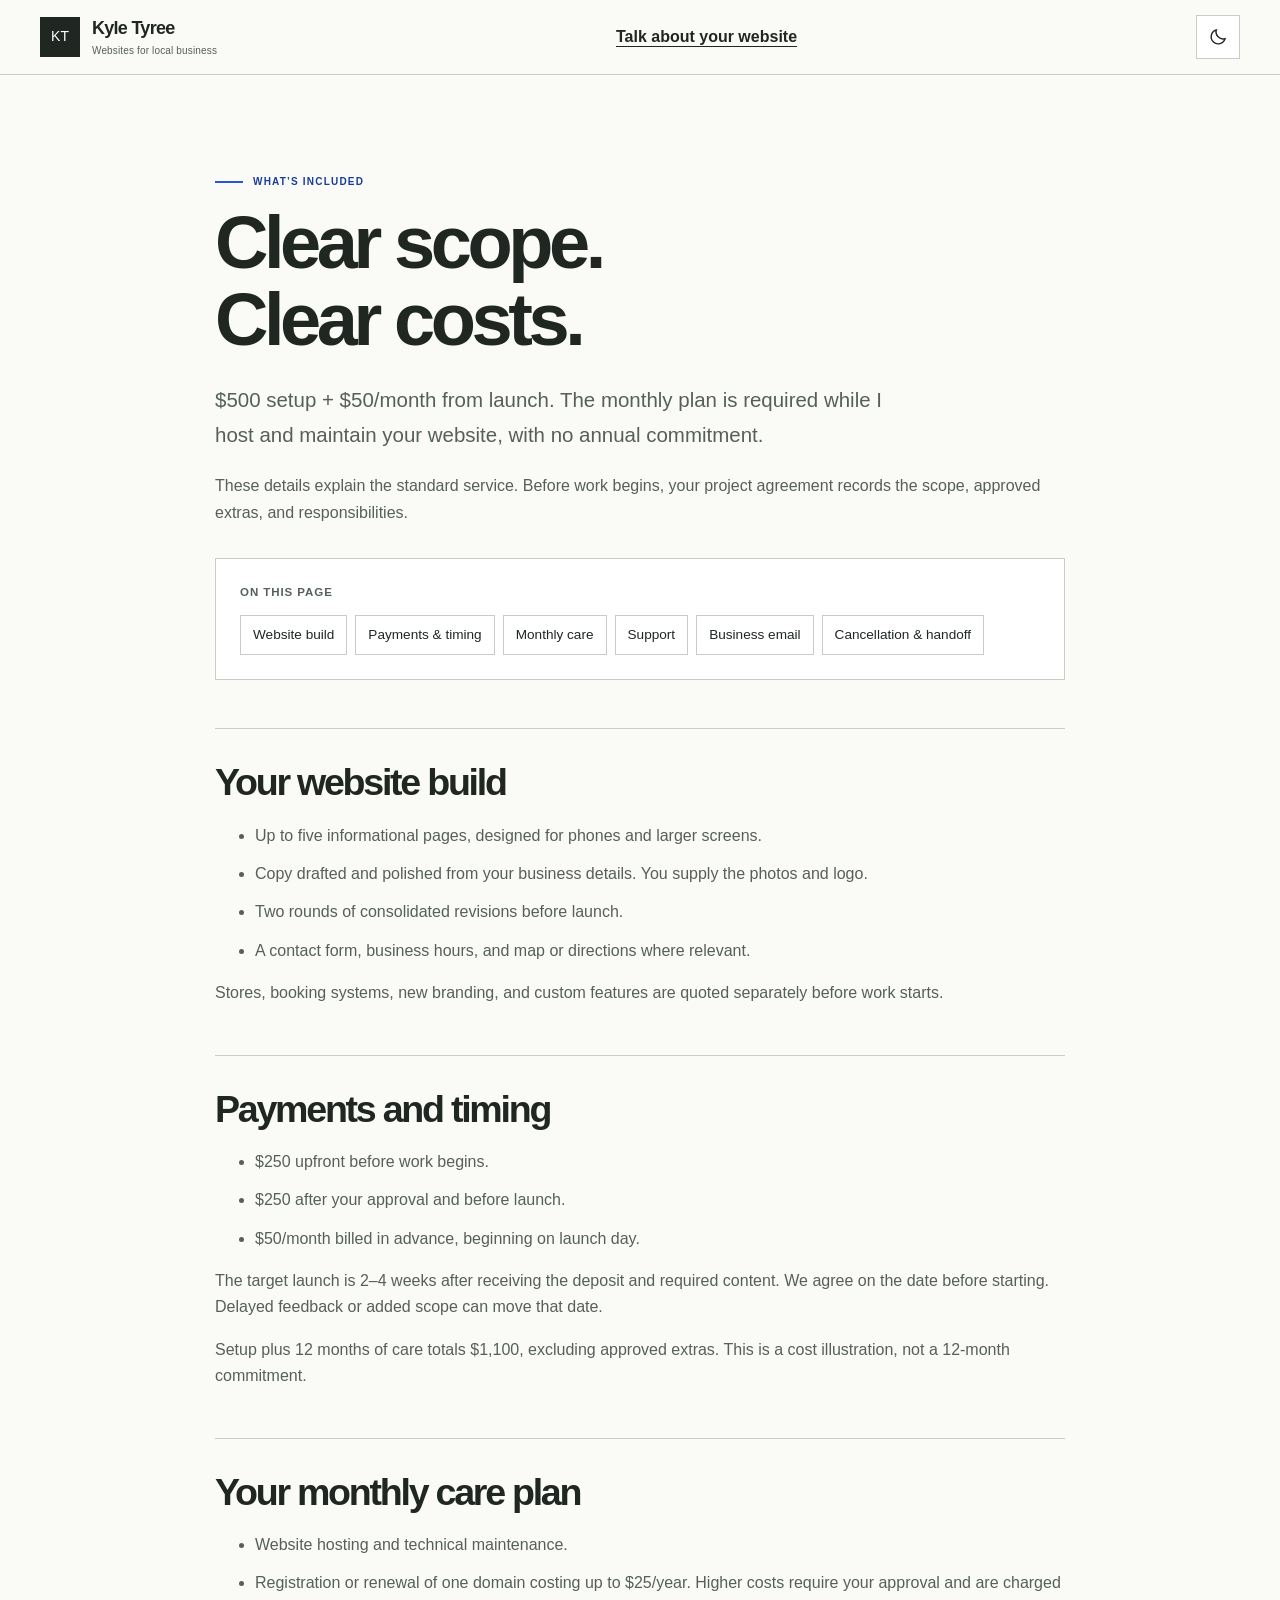
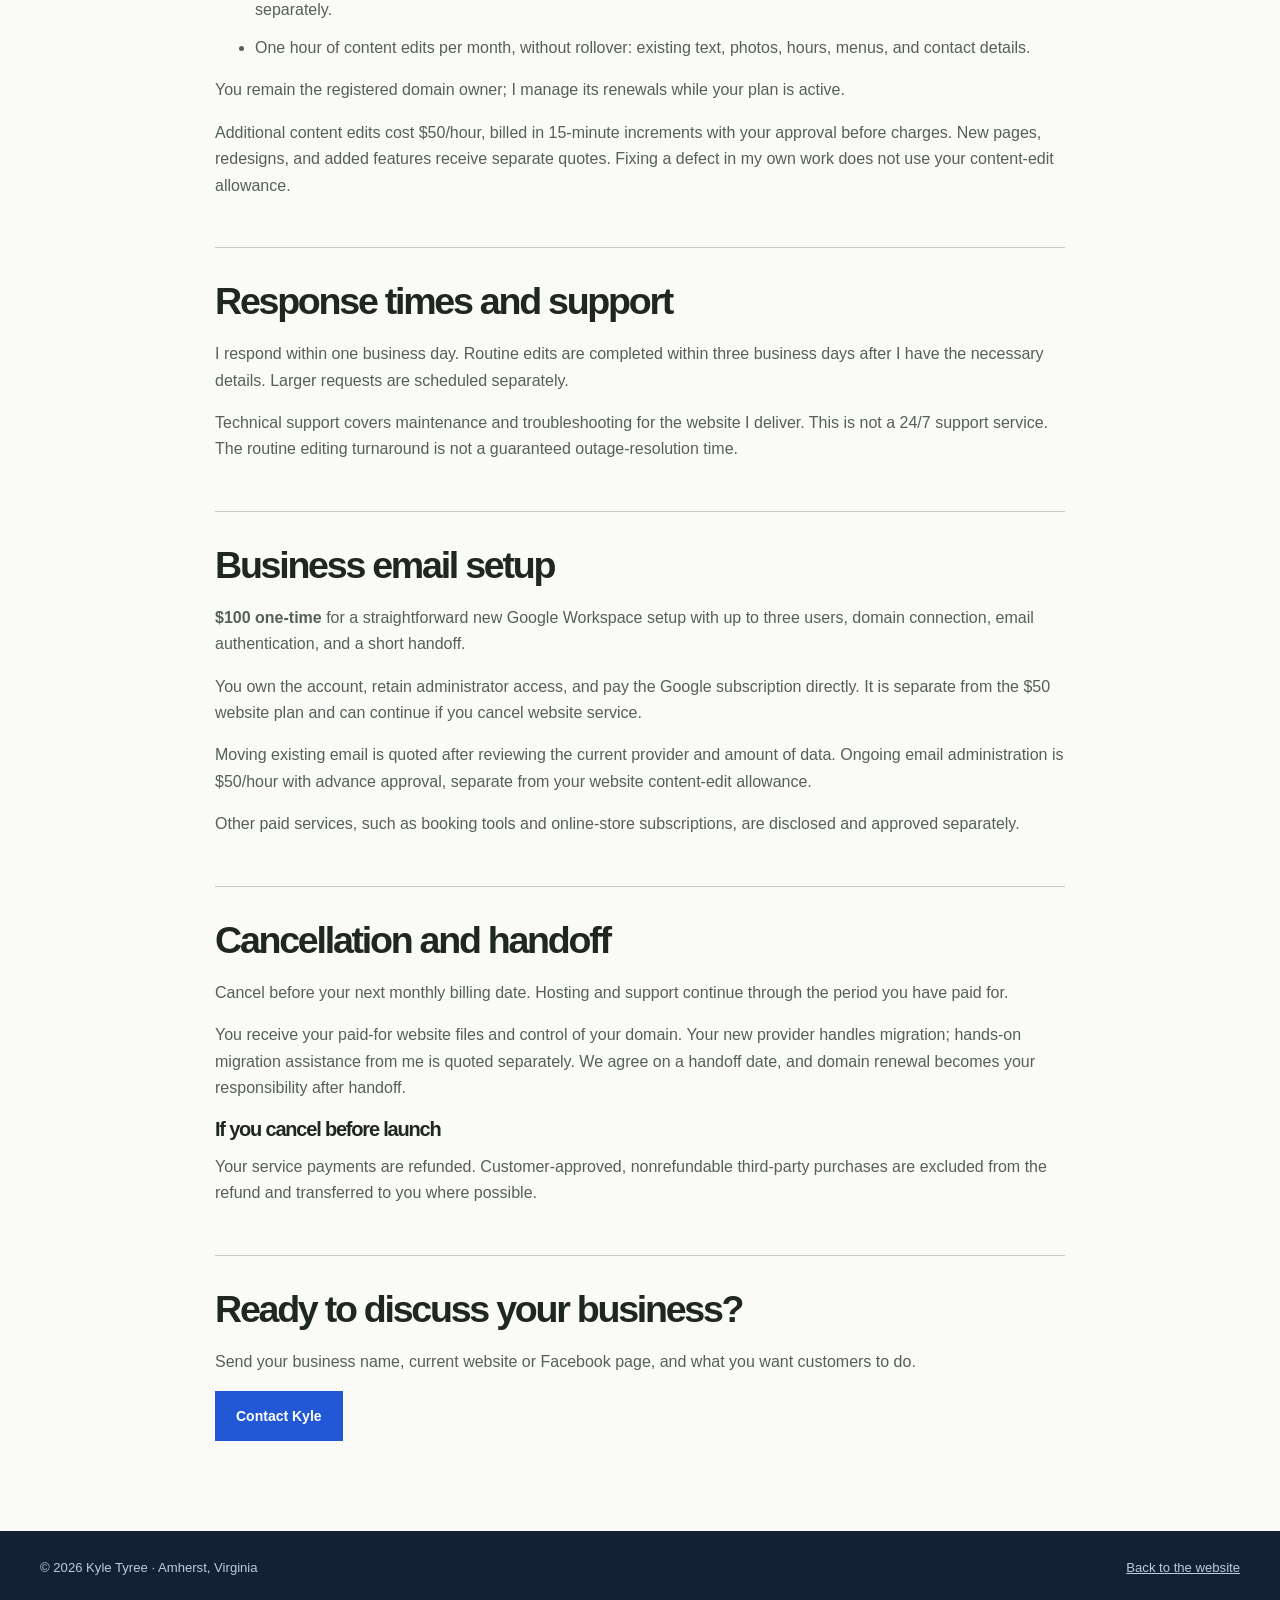
==== commit 0c5d4cb0: "Present redesigned demo concepts with responsive case studies" ====
--- a/service-details.html
+++ b/service-details.html
@@ -13,11 +13,8 @@
 <meta property="og:url" content="https://kyletyree.com/service-details.html" />
 <title>Website pricing and service details | Kyle Tyree</title>
 <meta name="description" content="Website scope, pricing, monthly care, support, and handoff details for Kyle Tyree’s small-business website service." />
-<link rel="preconnect" href="https://fonts.googleapis.com" />
-<link rel="preconnect" href="https://fonts.gstatic.com" crossorigin />
-<link href="https://fonts.googleapis.com/css2?family=DM+Sans:wght@400;500;600;700&family=DM+Serif+Display&display=swap" rel="stylesheet" />
 <script src="/assets/theme.js?v=slate-blue-1"></script>
-<link rel="stylesheet" href="/assets/site.css?v=studio-polish-2" />
+<link rel="stylesheet" href="/assets/site.css?v=revamp-1" />
 </head>
 <body>
 <a class="skip-link" href="#main">Skip to content</a>
--- a/assets/site.css
+++ b/assets/site.css
@@ -1,514 +1,497 @@
-:root {
-      color-scheme: light;
-      --cream: #f7f9fc;
-      --deep: #23344d;
-      --on-accent: #fff;
-      --paper: #ffffff;
-      --ink: #23344d;
-      --muted: #526176;
-      --accent: #245fc4;
-      --accent-hover: #194b9f;
-      --accent-pale: #e6eefc;
-      --sky: #eaf0f8;
-      --sky-deep: #d6e2f2;
-      --line: #cbd5e1;
-      --sand: #edf1f7;
-      --shadow: 0 18px 50px rgba(24, 40, 65, .10);
-      --serif: "DM Serif Display", Georgia, serif;
-      --sans: "DM Sans", system-ui, sans-serif;
-    }
-
-    * { box-sizing: border-box; }
-    html { scroll-behavior: smooth; scroll-padding-top: 92px; }
-    body {
-      margin: 0;
-      background: var(--cream);
-      color: var(--ink);
-      font-family: var(--sans);
-      font-size: 16px;
-      line-height: 1.65;
-      overflow-x: hidden;
-    }
-    button, a { -webkit-tap-highlight-color: transparent; }
-    a { color: inherit; }
-    img, svg { display: block; max-width: 100%; }
-    .wrap { width: min(1160px, calc(100% - 48px)); margin: 0 auto; }
-    .section { padding: 104px 0; }
-    .section-head { max-width: 690px; margin-bottom: 42px; }
-    .eyebrow {
-      display: inline-flex;
-      align-items: center;
-      gap: 10px;
-      margin: 0 0 15px;
-      color: var(--accent-hover);
-      font-size: .82rem;
-      font-weight: 700;
-      letter-spacing: .075em;
-      text-transform: uppercase;
-    }
-    .eyebrow::before { content: ""; width: 28px; height: 2px; background: var(--accent); }
-    h1, h2, h3, p { margin-top: 0; }
-    h1, h2, h3 { text-wrap: balance; }
-    h1, h2 { font-family: var(--serif); font-weight: 400; line-height: .98; letter-spacing: -.025em; }
-    h1 { max-width: 760px; margin-bottom: 24px; font-size: clamp(3.4rem, 7vw, 6.9rem); }
-    h2 { margin-bottom: 18px; font-size: clamp(2.65rem, 4.7vw, 4.6rem); }
-    h3 { margin-bottom: 12px; font-size: 1.25rem; line-height: 1.22; }
-    p { color: var(--muted); }
-    .lede { max-width: 680px; font-size: clamp(1.08rem, 1.6vw, 1.28rem); line-height: 1.7; }
-
-    .site-nav {
-      position: sticky;
-      z-index: 20;
-      top: 0;
-      background: color-mix(in srgb, var(--cream) 91%, transparent);
-      border-bottom: 1px solid var(--line);
-      backdrop-filter: blur(14px);
-    }
-    .nav-inner { min-height: 74px; display: flex; align-items: center; justify-content: space-between; gap: 26px; }
-    .brand {
-      width: 42px;
-      height: 42px;
-      display: grid;
-      place-items: center;
-      flex: 0 0 auto;
-      border: 2px solid var(--ink);
-      border-radius: 50%;
-      font-family: var(--serif);
-      font-size: 1.05rem;
-      text-decoration: none;
-    }
-    .nav-links { display: flex; align-items: center; gap: 27px; margin-left: auto; }
-    .nav-links a { position: relative; font-size: .91rem; font-weight: 600; text-decoration: none; }
-    .nav-links a:not(.nav-cta)::after {
-      content: ""; position: absolute; right: 0; bottom: -5px; left: 0; height: 2px;
-      background: var(--accent); transform: scaleX(0); transform-origin: left; transition: transform .2s ease;
-    }
-    .nav-links a:hover::after, .nav-links a:focus-visible::after { transform: scaleX(1); }
-    .nav-cta, .button {
-      display: inline-flex;
-      align-items: center;
-      justify-content: center;
-      gap: 9px;
-      min-height: 48px;
-      padding: 12px 20px;
-      border: 1.5px solid var(--accent);
-      border-radius: 999px;
-      background: var(--accent);
-      color: var(--on-accent);
-      font-weight: 700;
-      line-height: 1.2;
-      text-decoration: none;
-      transition: background .2s ease, border-color .2s ease, transform .2s ease;
-    }
-    .button:hover, .nav-cta:hover { background: var(--accent-hover); border-color: var(--accent-hover); transform: translateY(-2px); }
-    .button.secondary { background: transparent; color: var(--ink); border-color: var(--line); }
-    .button.secondary:hover { background: var(--paper); border-color: var(--ink); }
-    .menu-toggle { display: none; border: 0; background: transparent; color: var(--ink); padding: 8px; }
-
-    .hero { position: relative; min-height: 790px; display: grid; align-items: center; padding: 96px 0 210px; overflow: hidden; }
-    .hero-copy { position: relative; z-index: 3; }
-    .hero-actions { display: flex; flex-wrap: wrap; gap: 12px; margin-top: 32px; }
-    .hero-note { display: flex; align-items: center; gap: 11px; margin-top: 28px; color: var(--accent-hover); font-size: .92rem; font-weight: 600; }
-    .hero-note svg { width: 20px; }
-    .mountains { position: absolute; right: 0; bottom: 0; left: 0; height: 345px; }
-    .mountains svg { width: 100%; height: 100%; }
-
-    .packages { background: var(--paper); }
-    .package-grid { display: grid; grid-template-columns: repeat(3, 1fr); gap: 18px; align-items: stretch; }
-    .package {
-      position: relative;
-      display: flex;
-      flex-direction: column;
-      min-height: 410px;
-      padding: 32px;
-      border: 1px solid var(--line);
-      border-radius: 18px 18px 42px 18px;
-      background: var(--cream);
-    }
-    .package.featured { transform: translateY(-12px); background: var(--deep); border-color: var(--deep); color: #fff; box-shadow: var(--shadow); }
-    .package.featured p, .package.featured li { color: #dce5f2; }
-    .package-tag { align-self: flex-start; margin-bottom: 28px; padding: 6px 11px; border-radius: 999px; background: var(--accent-pale); color: var(--accent-hover); font-size: .73rem; font-weight: 700; letter-spacing: .04em; text-transform: uppercase; }
-    .package.featured .package-tag { background: #dbeafe; color: #173d75; }
-    .price { margin: 5px 0 23px; color: var(--ink); font-family: var(--serif); font-size: 2.3rem; line-height: 1; }
-    .featured .price { color: #fff; }
-    .price small { font-family: var(--sans); font-size: .8rem; font-weight: 500; }
-    .package ul { display: grid; gap: 12px; margin: 0; padding: 0; list-style: none; }
-    .package li { display: flex; gap: 11px; color: var(--muted); }
-    .package li::before { content: "✓"; color: var(--accent); font-weight: 800; }
-    .package.featured li::before { color: #9cc5ff; }
-    .package .fine { margin-top: auto; padding-top: 28px; font-size: .82rem; }
-
-    .how { background: var(--cream); }
-    .steps { position: relative; display: grid; grid-template-columns: repeat(3, 1fr); gap: 58px; }
-    .steps::before { content: ""; position: absolute; top: 30px; right: 15%; left: 15%; height: 1px; background: var(--line); }
-    .step { position: relative; text-align: center; }
-    .step-num { position: relative; z-index: 1; width: 61px; height: 61px; display: grid; place-items: center; margin: 0 auto 25px; border-radius: 50%; background: var(--accent); color: var(--on-accent); font-family: var(--serif); font-size: 1.4rem; box-shadow: 0 0 0 9px var(--cream); }
-    .step p { margin: 0 auto; max-width: 290px; }
-
-    .about { background: var(--paper); }
-    .about-grid { display: grid; grid-template-columns: .42fr 1fr; gap: clamp(46px, 9vw, 118px); align-items: center; }
-
-    .about-copy p { max-width: 700px; font-size: 1.08rem; line-height: 1.8; }
-    .about-facts { display: flex; flex-wrap: wrap; gap: 10px; margin-top: 25px; }
-    .about-facts span { padding: 8px 13px; border-radius: 999px; background: var(--accent-pale); color: var(--accent-hover); font-size: .82rem; font-weight: 600; }
-
-    .faq { background: var(--sand); }
-    .faq-layout { display: grid; grid-template-columns: .58fr 1fr; gap: clamp(45px, 9vw, 120px); }
-    .faq-list { border-top: 1px solid var(--line); }
-    details { border-bottom: 1px solid var(--line); }
-    summary { position: relative; padding: 23px 46px 23px 0; cursor: pointer; list-style: none; font-weight: 700; line-height: 1.4; }
-    summary::-webkit-details-marker { display: none; }
-    summary::after { content: "+"; position: absolute; right: 7px; top: 18px; font-family: var(--serif); font-size: 1.7rem; font-weight: 400; transition: transform .2s ease; }
-    details[open] summary::after { transform: rotate(45deg); }
-    details p { margin: -4px 48px 21px 0; }
-
-    .contact { position: relative; overflow: hidden; padding: 118px 0 126px; background: var(--deep); color: #fff; text-align: center; }
-    .contact::before, .contact::after { content: ""; position: absolute; border: 1px solid rgba(220,235,242,.18); border-radius: 50%; }
-    .contact::before { width: 520px; height: 520px; top: -330px; left: -90px; }
-    .contact::after { width: 390px; height: 390px; right: -130px; bottom: -270px; }
-    .contact .wrap { position: relative; z-index: 1; }
-    .contact h2 { font-size: clamp(3.8rem, 7vw, 6.5rem); }
-    .contact p { color: #c6d3e5; }
-    .contact-actions { display: flex; justify-content: center; flex-wrap: wrap; gap: 13px; margin: 35px 0 24px; }
-    .contact .button { background: #fff; border-color: #fff; color: var(--deep); }
-    .contact .button:hover { background: var(--sky); border-color: var(--sky); }
-    .contact .button.secondary { background: transparent; border-color: rgba(255,255,255,.48); color: #fff; }
-    .contact .button.secondary:hover { background: rgba(255,255,255,.1); border-color: #fff; }
-    .contact-note { margin: 0; font-size: .9rem; }
-    footer { padding: 26px 0; background: #142034; color: #bdcce0; }
-    .footer-inner { display: flex; justify-content: space-between; gap: 24px; font-size: .82rem; }
-
-    :focus-visible { outline: 3px solid #e6a34f; outline-offset: 4px; }
-
-    @media (max-width: 860px) {
-      .section { padding: 82px 0; }
-      .package-grid { grid-template-columns: 1fr; gap: 16px; }
-      .package { min-height: auto; }
-      .package.featured { transform: none; }
-      .demo-grid, .about-grid, .faq-layout { grid-template-columns: 1fr; }
-      .demo-grid { gap: 48px; }
-      .faq-layout { gap: 22px; }
-    }
-
-    @media (max-width: 760px) {
-      .wrap { width: min(100% - 30px, 1160px); }
-      .nav-inner { min-height: 66px; }
-      .menu-toggle { display: block; margin-left: auto; }
-      .nav-links {
-        position: absolute;
-        top: 66px;
-        right: 0;
-        left: 0;
-        display: none;
-        align-items: stretch;
-        gap: 0;
-        margin: 0;
-        padding: 12px 15px 18px;
-        background: var(--cream);
-        border-bottom: 1px solid var(--line);
-        box-shadow: 0 14px 30px rgba(24,40,65,.08);
-      }
-      .nav-links.open { display: grid; }
-      .nav-links a { padding: 12px 10px; }
-      .nav-links .nav-cta { margin-top: 6px; padding: 12px 18px; }
-      .hero { min-height: 730px; padding-top: 76px; padding-bottom: 190px; }
-      h1 { font-size: clamp(3.2rem, 15vw, 5rem); }
-      .mountains { height: 270px; width: 142%; left: -20%; }
-      .steps { grid-template-columns: 1fr; gap: 38px; }
-      .steps::before { top: 26px; bottom: 26px; left: 30px; width: 1px; height: auto; }
-      .step { display: grid; grid-template-columns: 61px 1fr; column-gap: 22px; text-align: left; }
-      .step-num { grid-row: span 2; margin: 0; box-shadow: 0 0 0 7px var(--cream); }
-      .step p { margin: 0; max-width: none; }
-      .browser { border-width: 5px; transform: none; }
-      .cafe-hero { min-height: 240px; }
-      .cafe-copy { padding: 25px 16px 25px 20px; }
-      .cafe-copy h4 { font-size: 1.65rem; }
-      .cup { transform: translateX(48%) scale(.78); }
-      .mini-nav { padding: 16px 18px; }
-      .mini-nav span { display: none; }
-      .about-copy p { font-size: 1rem; }
-      .footer-inner { flex-direction: column; gap: 4px; text-align: center; }
-    }
-
-    @media (max-width: 430px) {
-      .hero-actions, .contact-actions { flex-direction: column; align-items: stretch; }
-      .button { width: 100%; }
-      .cafe-hero { grid-template-columns: 1.16fr .84fr; }
-      .cafe-copy p { display: none; }
-      .cafe-art::before { width: 112px; height: 112px; }
-      .cup { right: 47%; }
-      .package { padding: 27px 24px; }
-    }
-
-    @media (prefers-reduced-motion: reduce) {
-      html { scroll-behavior: auto; }
-      *, *::before, *::after { transition-duration: .01ms !important; }
-    }
-  
-    .skip-link { position: absolute; left: 16px; top: -100px; z-index: 30; background: var(--paper); padding: 12px; }
-    .skip-link:focus { top: 10px; }
-    .hero { min-height: auto; padding: 76px 0 150px; }
-    .hero-layout { display: grid; grid-template-columns: 1.3fr .7fr; gap: 64px; align-items: center; }
-    h1 { font-size: clamp(3.1rem, 5.4vw, 5rem); line-height: 1.04; }
-    .mountains { height: 145px; }
-    .hero-card { background: var(--paper); border: 1px solid var(--line); padding: 26px; border-radius: 18px; box-shadow: var(--shadow); }
-    .hero-card .portrait { width: 100%; height: 260px; object-fit: cover; object-position: 50% 48%; border-radius: 12px; margin-bottom: 22px; }
-    .hero-card h2 { font-family: var(--sans); font-size: 1.35rem; letter-spacing: 0; }
-    .hero-card p { margin-bottom: 8px; }
-    .benefits { background: var(--deep); color: white; padding: 30px 0; }
-    .benefit-grid { display: grid; grid-template-columns: repeat(3,1fr); gap: 35px; }
-    .benefits h2 { font-family: var(--sans); font-size: 1.08rem; line-height: 1.4; letter-spacing: 0; margin-bottom: 6px; }
-    .benefits p { color: #dce5f2; font-size: .95rem; margin: 0; }
-    .demo { background: var(--sky); }
-    .demo-cards { display: grid; grid-template-columns: repeat(3, minmax(0, 1fr)); gap: 28px; }
-    .demo-card { display: flex; flex-direction: column; border-radius: 16px; background: var(--paper); overflow: hidden; border: 1px solid var(--line); }
-    .demo-visual { display: grid; grid-template-columns: 1fr; grid-template-rows: 115px 190px; align-items: center; padding: 30px; gap: 16px; background: #f6f7f3; color: #192f35; }
-    .demo-visual.cafe-preview { background: #fcf8ee; color: #392c22; }
-    .demo-visual h3 { font-size: 1.8rem; }
-    .cafe-preview h3 { font-family: Georgia,serif; font-weight: 400; }
-    .demo-visual span { display: block; font-size: .73rem; text-transform: uppercase; letter-spacing: .06em; margin-bottom: 14px; }
-    .demo-visual img { width: 100%; height: 190px; object-fit: contain; border-radius: 5px; background: #fff8e5; }
-    .demo-visual.roofing-preview { background: #f5f4ec; color: #293e33; }
-    .roofing-preview h3, .restaurant-preview h3 { font-family: Georgia, serif; font-weight: 400; }
-    .demo-visual.restaurant-preview { background: #f7f0e5; color: #412d26; }
-    .demo-card-copy { display: flex; flex-direction: column; flex: 1; padding: 28px; }
-    .demo-card-copy ul { padding-left: 20px; color: var(--muted); }
-    .demo-card-copy .button { margin-top: auto; align-self: flex-start; }
-    @media(max-width: 960px) {
-      .demo-cards { grid-template-columns: 1fr; }
-      .demo-visual { grid-template-columns: 1.2fr .8fr; grid-template-rows: auto; }
-    }
-    .package-grid { grid-template-columns: 1.2fr .8fr; }
-    .package { min-height: auto; }
-    .package .button { margin-top: 20px; align-self: flex-start; }
-    .package-note { max-width: 850px; margin-top: 28px; }
-    .about-grid { grid-template-columns: .65fr 1fr; gap: 65px; }
-    .about-heading h2 { font-size: clamp(2.5rem,4vw,3.7rem); }
-    .contact-grid { display: grid; grid-template-columns: 1fr 1fr; gap: 60px; text-align: left; }
-    .contact h2 { font-size: clamp(2.8rem,4.8vw,4.6rem); }
-    .contact-actions { justify-content: flex-start; }
-    .contact-steps { padding: 28px; background: rgba(255,255,255,.06); border: 1px solid #657b99; border-radius: 16px; }
-    .contact-steps h3 { color: white; }
-    .contact-steps ol { padding-left: 23px; color: #dce5f2; }
-    .contact-steps li { padding: 8px 0; }
-    .text-link { font-weight: 700; text-underline-offset: 4px; }
-    @media(max-width: 860px) {
-      .hero-layout { grid-template-columns: 1fr; gap: 32px; }
-      .hero-card { display: grid; grid-template-columns: 110px 1fr; gap: 20px; align-items: center; max-width: 600px; }
-      .hero-card .portrait { height: 140px; margin: 0; object-position: 50% 48%; }
-      .hero { padding: 50px 0 125px; }
-      .package-grid, .about-grid, .contact-grid { grid-template-columns: 1fr; gap: 28px; }
-      .demo-visual { padding: 20px; }
-      .demo-visual h3 { font-size: 1.4rem; }
-    }
-    @media(max-width: 600px) {
-      .benefit-grid, .demo-cards { grid-template-columns: 1fr; }
-      .benefit-grid { gap: 22px; }
-      .hero-note { align-items: flex-start; }
-      .hero-note svg { flex-shrink: 0; }
-      .hero-card { grid-template-columns: 86px 1fr; gap: 16px; padding: 18px; }
-      .hero-card .portrait { height: 130px; }
-      .hero-card h2 { font-size: 1.1rem; }
-      .hero-card p { font-size: .9rem; }
-      .hero-actions { margin-top: 24px; }
-      .demo-visual { min-height: 200px; }
-      .contact { padding: 65px 0; }
-    }
-
-.service-document { max-width: 820px; }
-.service-document section { margin-top: 48px; padding-top: 32px; border-top: 1px solid var(--line); }
-.service-document h2 { font-size: clamp(2rem, 4vw, 2.8rem); line-height: 1.15; }
-.service-document li { margin-bottom: 12px; color: var(--muted); }
-
-html[data-theme="dark"] {
-  color-scheme: dark;
-  --cream: #101722;
-  --paper: #192332;
-  --ink: #eef3fb;
-  --muted: #b6c3d6;
-  --accent: #8bb8ff;
-  --accent-hover: #b0d0ff;
-  --accent-pale: #243752;
-  --sky: #141e2c;
-  --line: #36465d;
-  --sand: #1b2534;
-  --deep: #17253b;
-  --on-accent: #10213c;
-  --shadow: 0 18px 50px rgba(0, 0, 0, .22);
-}
-html[data-theme="dark"] .mountains path:nth-child(1) { fill: #33455f; }
-html[data-theme="dark"] .mountains path:nth-child(2) { fill: #2a3b54; }
-html[data-theme="dark"] .mountains path:nth-child(3) { fill: #20314a; }
-html[data-theme="dark"] .mountains path:nth-child(4) { fill: var(--deep); }
-html[data-theme="dark"] .package.featured { border-color: #536f95; }
-.theme-toggle {
-  display: inline-flex;
-  align-items: center;
-  justify-content: center;
-  gap: 8px;
-  flex-shrink: 0;
-  min-height: 44px;
-  padding: 10px 13px;
-  border: 1px solid var(--line);
-  border-radius: 999px;
-  background: var(--paper);
-  color: var(--ink);
-  font: 600 .8rem var(--sans);
-  cursor: pointer;
-}
-.theme-toggle:hover { background: var(--accent-pale); border-color: var(--accent); }
-.theme-toggle[hidden], .theme-sun { display: none; }
-html[data-theme="dark"] .theme-moon { display: none; }
-html[data-theme="dark"] .theme-sun { display: block; }
-@media (min-width: 761px) { .theme-toggle { order: 2; } }
-@media (max-width: 1000px) {
-  .theme-toggle span { display: none; }
-  .theme-toggle { width: 44px; padding: 10px; }
-  .nav-inner { gap: 16px; }
-  .nav-links { gap: 18px; }
-}
-@media (max-width: 760px) {
-  .theme-toggle { margin-left: auto; }
-  .menu-toggle { margin-left: 0; }
-  .nav-links { gap: 0; }
-}
-
-html[data-theme="dark"] .contact .button:not(.secondary):hover { background: #eaf0f8; border-color: #eaf0f8; }
-
-/* Portfolio refinements: preserve the existing palette and responsive layout. */
-.hero { background: radial-gradient(ellipse at 82% 22%, var(--accent-pale), transparent 54%); }
-.hero-layout { gap: clamp(36px, 5vw, 64px); }
-.hero-card { padding: 18px; border-radius: 22px; }
-.hero-card .portrait { height: 280px; border-radius: 14px; }
-.hero-card > div { padding: 6px 8px 8px; }
-.hero-card h2 { line-height: 1.3; }
-.hero-card .text-link { display: inline-block; margin-top: 10px; }
-.benefit-grid > div + div { border-left: 1px solid #657b99; padding-left: 32px; }
-.section { padding: 88px 0; }
-.section-head h2, .faq-layout > div > h2 { font-size: clamp(2.5rem, 4.4vw, 4rem); line-height: 1.08; }
-.demo .section-head { display: grid; grid-template-columns: 1.1fr 1fr; gap: 16px 64px; align-items: end; max-width: none; margin-bottom: 36px; }
-.demo .section-head .eyebrow { grid-column: 1 / -1; margin-bottom: 0; }
-.demo .section-head h2, .demo .section-head > p:last-child { margin-bottom: 0; }
-.demo-card { border-radius: 20px; box-shadow: 0 8px 24px rgba(24, 40, 65, .04); }
-.demo-card:hover, .demo-card:focus-within { border-color: var(--accent); }
-.demo-visual { padding: 24px; gap: 18px; grid-template-rows: 110px 190px; }
-.demo-visual h3 { font-size: 1.85rem; line-height: 1.14; }
-.demo-visual span { font-size: .7rem; font-weight: 600; letter-spacing: .08em; }
-.demo-card-copy { padding: 26px; }
-.demo-category { color: var(--accent-hover); font-size: .73rem; font-weight: 700; letter-spacing: .04em; margin-bottom: 10px; }
-.demo-card-copy h3 { font-size: 1.4rem; letter-spacing: -.015em; }
-.demo-card-copy > p:not(.demo-category) { margin-bottom: 8px; }
-.demo-card-copy ul { margin: 12px 0 28px; padding-left: 18px; font-size: .92rem; }
-.demo-card-copy li + li { margin-top: 8px; }
-.demo-card-copy .button { width: 100%; font-size: .9rem; }
-.package { border-radius: 20px; padding: 34px; }
-.package-tag { margin-bottom: 20px; }
-.package .price { font-size: 2.75rem; }
-.package li { align-items: baseline; }
-.about-facts { gap: 8px; }
-.faq-list { border-top: 0; }
-.faq-list details { padding: 0 22px; border: 1px solid var(--line); border-radius: 12px; background: var(--paper); }
-.faq-list details + details { margin-top: 10px; }
-.faq-list details[open] { border-color: var(--accent); }
-.faq-list summary { padding-top: 20px; padding-bottom: 20px; }
-.faq-list summary::after { top: 15px; }
-.faq-list details p { margin-bottom: 22px; }
-.contact-steps { align-self: center; padding: 34px; }
-@media(max-width: 960px) {
-  .demo-visual { grid-template-rows: auto; }
-}
-@media(max-width: 860px) {
-  .section { padding: 68px 0; }
-  .hero-card { padding: 18px; }
-  .hero-card .portrait { height: 140px; }
-  .hero-card > div { padding: 0; }
-  .hero-card .text-link { margin-top: 4px; }
-  .demo .section-head { grid-template-columns: 1fr; gap: 16px; }
-}
-@media(max-width: 600px) {
-  .section { padding: 58px 0; }
-  .benefit-grid > div + div { border-left: 0; border-top: 1px solid #657b99; padding: 20px 0 0; }
-  .hero-card .portrait { height: 130px; }
-  .demo-visual { padding: 20px; gap: 14px; }
-  .demo-visual h3 { font-size: 1.5rem; }
-  .demo-card-copy { padding: 24px; }
-  .package { padding: 28px 24px; }
-  .faq-list details { padding: 0 18px; }
-  .contact-steps { padding: 24px; }
-}
-
-/* Keep the matching landscape cover illustrations complete on small screens. */
-@media(max-width: 600px) {
-  .demo-visual { grid-template-columns: 1fr; grid-template-rows: auto auto; }
-  .demo-visual img { height: auto; aspect-ratio: 3 / 2; }
-}
-
-/* Shared studio identity and readable page rhythm. */
-.brand { width: auto; height: auto; display: flex; gap: 12px; border: 0; border-radius: 0; }
-.brand-mark { display: grid; place-items: center; width: 42px; height: 42px; border: 1.5px solid currentColor; border-radius: 50%; }
-.brand-name { font-family: var(--sans); font-size: 1rem; font-weight: 700; line-height: 1.3; letter-spacing: -.025em; }
-.brand-name small { display: block; margin-top: 3px; color: var(--muted); font-size: .67rem; font-weight: 500; letter-spacing: .015em; }
-.theme-toggle { width: 44px; padding: 10px; }
-.theme-toggle span { display: none; }
-.hero { padding-top: 58px; padding-bottom: 128px; }
-.hero h1 { max-width: none; font-size: clamp(3rem, 5.1vw, 4.6rem); text-wrap: balance; }
-.hero .lede { max-width: 56ch; font-size: 1.12rem; line-height: 1.7; }
-.hero-card { border-radius: 16px; box-shadow: 0 14px 40px rgba(24,40,65,.07); }
-.hero-card .portrait { height: 238px; border-radius: 9px; }
-.hero-card .profile-label { margin: 0 0 8px; color: var(--accent-hover); font-size: .68rem; font-weight: 700; letter-spacing: .1em; text-transform: uppercase; }
-.hero-card h2 { font-size: 1.2rem; }
-.hero-card p:not(.profile-label) { font-size: .92rem; }
-.hero-card .text-link { font-size: .9rem; }
-.section-head h2, .about h2, .contact h2 { text-wrap: balance; }
-.demo-card { border-radius: 14px; }
-.demo-visual { border-bottom: 1px solid var(--line); }
-.demo-category { font-size: .66rem; letter-spacing: .07em; }
-.demo-card-copy h3 { font-size: 1.45rem; }
-.demo-card-copy .button { border-radius: 8px; }
-.package { border-radius: 14px; }
-.package-grid { gap: 24px; }
-.package.featured { transform: none; }
-.step-num { width: 52px; height: 52px; font-size: 1.1rem; }
-.step h3 { margin-bottom: 14px; }
-.about-facts span { border-radius: 6px; }
-.service-document { max-width: 850px; }
-.service-document > h1 { font-size: clamp(3rem, 6vw, 4.75rem); }
-.service-document section { scroll-margin-top: 95px; }
-.service-document section h2 { font-size: clamp(1.8rem, 3vw, 2.35rem); }
-.service-nav { display: flex; flex-wrap: wrap; gap: 8px; padding: 24px; margin-top: 32px; border: 1px solid var(--line); border-radius: 12px; background: var(--paper); }
-.service-nav > span { width: 100%; margin-bottom: 5px; font-size: .72rem; text-transform: uppercase; letter-spacing: .08em; font-weight: 700; color: var(--muted); }
-.service-nav a { padding: 8px 12px; border: 1px solid var(--line); border-radius: 6px; font-size: .85rem; text-decoration: none; }
-.service-nav a:hover { border-color: var(--accent); background: var(--accent-pale); }
-@media (max-width: 1000px) and (min-width: 761px) {
-  .brand-name small { display: none; }
-  .nav-inner { gap: 12px; }
-  .nav-links { gap: 14px; }
-  .nav-links a { font-size: .82rem; }
-  .nav-cta { padding: 10px 14px; }
-}
-@media (max-width: 860px) {
-  .hero { padding-top: 48px; padding-bottom: 115px; }
-  .hero h1 { max-width: 15ch; }
-  .hero-card .portrait { height: 150px; }
-  .hero-card { max-width: 620px; }
-}
-@media (max-width: 600px) {
-  .nav-inner { gap: 10px; }
-  .brand-name { font-size: .9rem; }
-  .brand-name small { font-size: .59rem; }
-  .brand-mark { width: 36px; height: 36px; }
-  .brand { gap: 9px; }
-  .hero { padding-top: 36px; }
-  .hero h1 { font-size: clamp(2.65rem, 11vw, 3.75rem); }
-  .hero .lede { font-size: 1rem; }
-  .hero-card { grid-template-columns: 90px 1fr; padding: 15px; }
-  .hero-card .portrait { height: 142px; }
-  .hero-card h2 { font-size: 1.08rem; }
-  .hero-card .profile-label { font-size: .59rem; margin-bottom: 6px; }
-  .hero-card p:not(.profile-label) { font-size: .82rem; }
-  .hero-card .text-link { font-size: .82rem; }
-  .service-nav { padding: 18px; }
-  .service-nav a { flex-grow: 1; text-align: center; }
-  header.site-nav .text-link { font-size: .78rem; max-width: 100px; text-align: right; }
-  header.site-nav .brand-name small { display: none; }
-}
+:root {
+      color-scheme: light;
+      --cream: #f7f9fc;
+      --deep: #23344d;
+      --on-accent: #fff;
+      --paper: #ffffff;
+      --ink: #23344d;
+      --muted: #526176;
+      --accent: #245fc4;
+      --accent-hover: #194b9f;
+      --accent-pale: #e6eefc;
+      --sky: #eaf0f8;
+      --sky-deep: #d6e2f2;
+      --line: #cbd5e1;
+      --sand: #edf1f7;
+      --shadow: 0 18px 50px rgba(24, 40, 65, .10);
+      --serif: "DM Serif Display", Georgia, serif;
+      --sans: "DM Sans", system-ui, sans-serif;
+    }
+
+    * { box-sizing: border-box; }
+    html { scroll-behavior: smooth; scroll-padding-top: 92px; }
+    body {
+      margin: 0;
+      background: var(--cream);
+      color: var(--ink);
+      font-family: var(--sans);
+      font-size: 16px;
+      line-height: 1.65;
+      overflow-x: hidden;
+    }
+    button, a { -webkit-tap-highlight-color: transparent; }
+    a { color: inherit; }
+    img, svg { display: block; max-width: 100%; }
+    .wrap { width: min(1160px, calc(100% - 48px)); margin: 0 auto; }
+    .section { padding: 104px 0; }
+    .section-head { max-width: 690px; margin-bottom: 42px; }
+    .eyebrow {
+      display: inline-flex;
+      align-items: center;
+      gap: 10px;
+      margin: 0 0 15px;
+      color: var(--accent-hover);
+      font-size: .82rem;
+      font-weight: 700;
+      letter-spacing: .075em;
+      text-transform: uppercase;
+    }
+    .eyebrow::before { content: ""; width: 28px; height: 2px; background: var(--accent); }
+    h1, h2, h3, p { margin-top: 0; }
+    h1, h2, h3 { text-wrap: balance; }
+    h1, h2 { font-family: var(--serif); font-weight: 400; line-height: .98; letter-spacing: -.025em; }
+    h1 { max-width: 760px; margin-bottom: 24px; font-size: clamp(3.4rem, 7vw, 6.9rem); }
+    h2 { margin-bottom: 18px; font-size: clamp(2.65rem, 4.7vw, 4.6rem); }
+    h3 { margin-bottom: 12px; font-size: 1.25rem; line-height: 1.22; }
+    p { color: var(--muted); }
+    .lede { max-width: 680px; font-size: clamp(1.08rem, 1.6vw, 1.28rem); line-height: 1.7; }
+
+    .site-nav {
+      position: sticky;
+      z-index: 20;
+      top: 0;
+      background: color-mix(in srgb, var(--cream) 91%, transparent);
+      border-bottom: 1px solid var(--line);
+      backdrop-filter: blur(14px);
+    }
+    .nav-inner { min-height: 74px; display: flex; align-items: center; justify-content: space-between; gap: 26px; }
+    .brand {
+      width: 42px;
+      height: 42px;
+      display: grid;
+      place-items: center;
+      flex: 0 0 auto;
+      border: 2px solid var(--ink);
+      border-radius: 50%;
+      font-family: var(--serif);
+      font-size: 1.05rem;
+      text-decoration: none;
+    }
+    .nav-links { display: flex; align-items: center; gap: 27px; margin-left: auto; }
+    .nav-links a { position: relative; font-size: .91rem; font-weight: 600; text-decoration: none; }
+    .nav-links a:not(.nav-cta)::after {
+      content: ""; position: absolute; right: 0; bottom: -5px; left: 0; height: 2px;
+      background: var(--accent); transform: scaleX(0); transform-origin: left; transition: transform .2s ease;
+    }
+    .nav-links a:hover::after, .nav-links a:focus-visible::after { transform: scaleX(1); }
+    .nav-cta, .button {
+      display: inline-flex;
+      align-items: center;
+      justify-content: center;
+      gap: 9px;
+      min-height: 48px;
+      padding: 12px 20px;
+      border: 1.5px solid var(--accent);
+      border-radius: 999px;
+      background: var(--accent);
+      color: var(--on-accent);
+      font-weight: 700;
+      line-height: 1.2;
+      text-decoration: none;
+      transition: background .2s ease, border-color .2s ease, transform .2s ease;
+    }
+    .button:hover, .nav-cta:hover { background: var(--accent-hover); border-color: var(--accent-hover); transform: translateY(-2px); }
+    .button.secondary { background: transparent; color: var(--ink); border-color: var(--line); }
+    .button.secondary:hover { background: var(--paper); border-color: var(--ink); }
+    .menu-toggle { display: none; border: 0; background: transparent; color: var(--ink); padding: 8px; }
+
+    .hero { position: relative; min-height: 790px; display: grid; align-items: center; padding: 96px 0 210px; overflow: hidden; }
+    .hero-copy { position: relative; z-index: 3; }
+    .hero-actions { display: flex; flex-wrap: wrap; gap: 12px; margin-top: 32px; }
+    .hero-note { display: flex; align-items: center; gap: 11px; margin-top: 28px; color: var(--accent-hover); font-size: .92rem; font-weight: 600; }
+    .hero-note svg { width: 20px; }
+    .mountains { position: absolute; right: 0; bottom: 0; left: 0; height: 345px; }
+    .mountains svg { width: 100%; height: 100%; }
+
+    .packages { background: var(--paper); }
+    .package-grid { display: grid; grid-template-columns: repeat(3, 1fr); gap: 18px; align-items: stretch; }
+    .package {
+      position: relative;
+      display: flex;
+      flex-direction: column;
+      min-height: 410px;
+      padding: 32px;
+      border: 1px solid var(--line);
+      border-radius: 18px 18px 42px 18px;
+      background: var(--cream);
+    }
+    .package.featured { transform: translateY(-12px); background: var(--deep); border-color: var(--deep); color: #fff; box-shadow: var(--shadow); }
+    .package.featured p, .package.featured li { color: #dce5f2; }
+    .package-tag { align-self: flex-start; margin-bottom: 28px; padding: 6px 11px; border-radius: 999px; background: var(--accent-pale); color: var(--accent-hover); font-size: .73rem; font-weight: 700; letter-spacing: .04em; text-transform: uppercase; }
+    .package.featured .package-tag { background: #dbeafe; color: #173d75; }
+    .price { margin: 5px 0 23px; color: var(--ink); font-family: var(--serif); font-size: 2.3rem; line-height: 1; }
+    .featured .price { color: #fff; }
+    .price small { font-family: var(--sans); font-size: .8rem; font-weight: 500; }
+    .package ul { display: grid; gap: 12px; margin: 0; padding: 0; list-style: none; }
+    .package li { display: flex; gap: 11px; color: var(--muted); }
+    .package li::before { content: "✓"; color: var(--accent); font-weight: 800; }
+    .package.featured li::before { color: #9cc5ff; }
+    .package .fine { margin-top: auto; padding-top: 28px; font-size: .82rem; }
+
+    .how { background: var(--cream); }
+    .steps { position: relative; display: grid; grid-template-columns: repeat(3, 1fr); gap: 58px; }
+    .steps::before { content: ""; position: absolute; top: 30px; right: 15%; left: 15%; height: 1px; background: var(--line); }
+    .step { position: relative; text-align: center; }
+    .step-num { position: relative; z-index: 1; width: 61px; height: 61px; display: grid; place-items: center; margin: 0 auto 25px; border-radius: 50%; background: var(--accent); color: var(--on-accent); font-family: var(--serif); font-size: 1.4rem; box-shadow: 0 0 0 9px var(--cream); }
+    .step p { margin: 0 auto; max-width: 290px; }
+
+    .about { background: var(--paper); }
+    .about-grid { display: grid; grid-template-columns: .42fr 1fr; gap: clamp(46px, 9vw, 118px); align-items: center; }
+
+    .about-copy p { max-width: 700px; font-size: 1.08rem; line-height: 1.8; }
+    .about-facts { display: flex; flex-wrap: wrap; gap: 10px; margin-top: 25px; }
+    .about-facts span { padding: 8px 13px; border-radius: 999px; background: var(--accent-pale); color: var(--accent-hover); font-size: .82rem; font-weight: 600; }
+
+    .faq { background: var(--sand); }
+    .faq-layout { display: grid; grid-template-columns: .58fr 1fr; gap: clamp(45px, 9vw, 120px); }
+    .faq-list { border-top: 1px solid var(--line); }
+    details { border-bottom: 1px solid var(--line); }
+    summary { position: relative; padding: 23px 46px 23px 0; cursor: pointer; list-style: none; font-weight: 700; line-height: 1.4; }
+    summary::-webkit-details-marker { display: none; }
+    summary::after { content: "+"; position: absolute; right: 7px; top: 18px; font-family: var(--serif); font-size: 1.7rem; font-weight: 400; transition: transform .2s ease; }
+    details[open] summary::after { transform: rotate(45deg); }
+    details p { margin: -4px 48px 21px 0; }
+
+    .contact { position: relative; overflow: hidden; padding: 118px 0 126px; background: var(--deep); color: #fff; text-align: center; }
+    .contact::before, .contact::after { content: ""; position: absolute; border: 1px solid rgba(220,235,242,.18); border-radius: 50%; }
+    .contact::before { width: 520px; height: 520px; top: -330px; left: -90px; }
+    .contact::after { width: 390px; height: 390px; right: -130px; bottom: -270px; }
+    .contact .wrap { position: relative; z-index: 1; }
+    .contact h2 { font-size: clamp(3.8rem, 7vw, 6.5rem); }
+    .contact p { color: #c6d3e5; }
+    .contact-actions { display: flex; justify-content: center; flex-wrap: wrap; gap: 13px; margin: 35px 0 24px; }
+    .contact .button { background: #fff; border-color: #fff; color: var(--deep); }
+    .contact .button:hover { background: var(--sky); border-color: var(--sky); }
+    .contact .button.secondary { background: transparent; border-color: rgba(255,255,255,.48); color: #fff; }
+    .contact .button.secondary:hover { background: rgba(255,255,255,.1); border-color: #fff; }
+    .contact-note { margin: 0; font-size: .9rem; }
+    footer { padding: 26px 0; background: #142034; color: #bdcce0; }
+    .footer-inner { display: flex; justify-content: space-between; gap: 24px; font-size: .82rem; }
+
+    :focus-visible { outline: 3px solid #e6a34f; outline-offset: 4px; }
+
+    @media (max-width: 860px) {
+      .section { padding: 82px 0; }
+      .package-grid { grid-template-columns: 1fr; gap: 16px; }
+      .package { min-height: auto; }
+      .package.featured { transform: none; }
+      .demo-grid, .about-grid, .faq-layout { grid-template-columns: 1fr; }
+      .demo-grid { gap: 48px; }
+      .faq-layout { gap: 22px; }
+    }
+
+    @media (max-width: 760px) {
+      .wrap { width: min(100% - 30px, 1160px); }
+      .nav-inner { min-height: 66px; }
+      .menu-toggle { display: block; margin-left: auto; }
+      .nav-links {
+        position: absolute;
+        top: 66px;
+        right: 0;
+        left: 0;
+        display: none;
+        align-items: stretch;
+        gap: 0;
+        margin: 0;
+        padding: 12px 15px 18px;
+        background: var(--cream);
+        border-bottom: 1px solid var(--line);
+        box-shadow: 0 14px 30px rgba(24,40,65,.08);
+      }
+      .nav-links.open { display: grid; }
+      .nav-links a { padding: 12px 10px; }
+      .nav-links .nav-cta { margin-top: 6px; padding: 12px 18px; }
+      .hero { min-height: 730px; padding-top: 76px; padding-bottom: 190px; }
+      h1 { font-size: clamp(3.2rem, 15vw, 5rem); }
+      .mountains { height: 270px; width: 142%; left: -20%; }
+      .steps { grid-template-columns: 1fr; gap: 38px; }
+      .steps::before { top: 26px; bottom: 26px; left: 30px; width: 1px; height: auto; }
+      .step { display: grid; grid-template-columns: 61px 1fr; column-gap: 22px; text-align: left; }
+      .step-num { grid-row: span 2; margin: 0; box-shadow: 0 0 0 7px var(--cream); }
+      .step p { margin: 0; max-width: none; }
+      .browser { border-width: 5px; transform: none; }
+      .cafe-hero { min-height: 240px; }
+      .cafe-copy { padding: 25px 16px 25px 20px; }
+      .cafe-copy h4 { font-size: 1.65rem; }
+      .cup { transform: translateX(48%) scale(.78); }
+      .mini-nav { padding: 16px 18px; }
+      .mini-nav span { display: none; }
+      .about-copy p { font-size: 1rem; }
+      .footer-inner { flex-direction: column; gap: 4px; text-align: center; }
+    }
+
+    @media (max-width: 430px) {
+      .hero-actions, .contact-actions { flex-direction: column; align-items: stretch; }
+      .button { width: 100%; }
+      .cafe-hero { grid-template-columns: 1.16fr .84fr; }
+      .cafe-copy p { display: none; }
+      .cafe-art::before { width: 112px; height: 112px; }
+      .cup { right: 47%; }
+      .package { padding: 27px 24px; }
+    }
+
+    @media (prefers-reduced-motion: reduce) {
+      html { scroll-behavior: auto; }
+      *, *::before, *::after { transition-duration: .01ms !important; }
+    }
+
+    .skip-link { position: absolute; left: 16px; top: -100px; z-index: 30; background: var(--paper); padding: 12px; }
+    .skip-link:focus { top: 10px; }
+    .hero { min-height: auto; padding: 76px 0 150px; }
+    .hero-layout { display: grid; grid-template-columns: 1.3fr .7fr; gap: 64px; align-items: center; }
+    h1 { font-size: clamp(3.1rem, 5.4vw, 5rem); line-height: 1.04; }
+    .mountains { height: 145px; }
+    .hero-card { background: var(--paper); border: 1px solid var(--line); padding: 26px; border-radius: 18px; box-shadow: var(--shadow); }
+    .hero-card .portrait { width: 100%; height: 260px; object-fit: cover; object-position: 50% 48%; border-radius: 12px; margin-bottom: 22px; }
+    .hero-card h2 { font-family: var(--sans); font-size: 1.35rem; letter-spacing: 0; }
+    .hero-card p { margin-bottom: 8px; }
+    .benefits { background: var(--deep); color: white; padding: 30px 0; }
+    .benefit-grid { display: grid; grid-template-columns: repeat(3,1fr); gap: 35px; }
+    .benefits h2 { font-family: var(--sans); font-size: 1.08rem; line-height: 1.4; letter-spacing: 0; margin-bottom: 6px; }
+    .benefits p { color: #dce5f2; font-size: .95rem; margin: 0; }
+    .demo { background: var(--sky); }
+    .demo-cards { display: grid; grid-template-columns: repeat(3, minmax(0, 1fr)); gap: 28px; }
+    .demo-card { display: flex; flex-direction: column; border-radius: 16px; background: var(--paper); overflow: hidden; border: 1px solid var(--line); }
+    /* Show the captured demo pages without cropping their navigation or hero. */
+    .demo-visual { border-bottom: 1px solid var(--line); background: var(--paper); }
+    .demo-visual img { width: 100%; height: auto; aspect-ratio: 3 / 2; }
+    .demo-card-copy { display: flex; flex-direction: column; flex: 1; padding: 28px; }
+    .demo-card-copy ul { padding-left: 20px; color: var(--muted); }
+    .demo-card-copy .button { margin-top: auto; align-self: flex-start; }
+    @media(max-width: 960px) {
+      .demo-cards { grid-template-columns: 1fr; }
+    }
+    .package-grid { grid-template-columns: 1.2fr .8fr; }
+    .package { min-height: auto; }
+    .package .button { margin-top: 20px; align-self: flex-start; }
+    .package-note { max-width: 850px; margin-top: 28px; }
+    .about-grid { grid-template-columns: .65fr 1fr; gap: 65px; }
+    .about-heading h2 { font-size: clamp(2.5rem,4vw,3.7rem); }
+    .contact-grid { display: grid; grid-template-columns: 1fr 1fr; gap: 60px; text-align: left; }
+    .contact h2 { font-size: clamp(2.8rem,4.8vw,4.6rem); }
+    .contact-actions { justify-content: flex-start; }
+    .contact-steps { padding: 28px; background: rgba(255,255,255,.06); border: 1px solid #657b99; border-radius: 16px; }
+    .contact-steps h3 { color: white; }
+    .contact-steps ol { padding-left: 23px; color: #dce5f2; }
+    .contact-steps li { padding: 8px 0; }
+    .text-link { font-weight: 700; text-underline-offset: 4px; }
+    @media(max-width: 860px) {
+      .hero-layout { grid-template-columns: 1fr; gap: 32px; }
+      .hero-card { display: grid; grid-template-columns: 110px 1fr; gap: 20px; align-items: center; max-width: 600px; }
+      .hero-card .portrait { height: 140px; margin: 0; object-position: 50% 48%; }
+      .hero { padding: 50px 0 125px; }
+      .package-grid, .about-grid, .contact-grid { grid-template-columns: 1fr; gap: 28px; }
+    }
+    @media(max-width: 600px) {
+      .benefit-grid, .demo-cards { grid-template-columns: 1fr; }
+      .benefit-grid { gap: 22px; }
+      .hero-note { align-items: flex-start; }
+      .hero-note svg { flex-shrink: 0; }
+      .hero-card { grid-template-columns: 86px 1fr; gap: 16px; padding: 18px; }
+      .hero-card .portrait { height: 130px; }
+      .hero-card h2 { font-size: 1.1rem; }
+      .hero-card p { font-size: .9rem; }
+      .hero-actions { margin-top: 24px; }
+      .contact { padding: 65px 0; }
+    }
+
+.service-document { max-width: 820px; }
+.service-document section { margin-top: 48px; padding-top: 32px; border-top: 1px solid var(--line); }
+.service-document h2 { font-size: clamp(2rem, 4vw, 2.8rem); line-height: 1.15; }
+.service-document li { margin-bottom: 12px; color: var(--muted); }
+
+html[data-theme="dark"] {
+  color-scheme: dark;
+  --cream: #101722;
+  --paper: #192332;
+  --ink: #eef3fb;
+  --muted: #b6c3d6;
+  --accent: #8bb8ff;
+  --accent-hover: #b0d0ff;
+  --accent-pale: #243752;
+  --sky: #141e2c;
+  --line: #36465d;
+  --sand: #1b2534;
+  --deep: #17253b;
+  --on-accent: #10213c;
+  --shadow: 0 18px 50px rgba(0, 0, 0, .22);
+}
+html[data-theme="dark"] .mountains path:nth-child(1) { fill: #33455f; }
+html[data-theme="dark"] .mountains path:nth-child(2) { fill: #2a3b54; }
+html[data-theme="dark"] .mountains path:nth-child(3) { fill: #20314a; }
+html[data-theme="dark"] .mountains path:nth-child(4) { fill: var(--deep); }
+html[data-theme="dark"] .package.featured { border-color: #536f95; }
+.theme-toggle {
+  display: inline-flex;
+  align-items: center;
+  justify-content: center;
+  gap: 8px;
+  flex-shrink: 0;
+  min-height: 44px;
+  padding: 10px 13px;
+  border: 1px solid var(--line);
+  border-radius: 999px;
+  background: var(--paper);
+  color: var(--ink);
+  font: 600 .8rem var(--sans);
+  cursor: pointer;
+}
+.theme-toggle:hover { background: var(--accent-pale); border-color: var(--accent); }
+.theme-toggle[hidden], .theme-sun { display: none; }
+html[data-theme="dark"] .theme-moon { display: none; }
+html[data-theme="dark"] .theme-sun { display: block; }
+@media (min-width: 761px) { .theme-toggle { order: 2; } }
+@media (max-width: 1000px) {
+  .theme-toggle span { display: none; }
+  .theme-toggle { width: 44px; padding: 10px; }
+  .nav-inner { gap: 16px; }
+  .nav-links { gap: 18px; }
+}
+@media (max-width: 760px) {
+  .theme-toggle { margin-left: auto; }
+  .menu-toggle { margin-left: 0; }
+  .nav-links { gap: 0; }
+}
+
+html[data-theme="dark"] .contact .button:not(.secondary):hover { background: #eaf0f8; border-color: #eaf0f8; }
+
+/* Portfolio refinements: preserve the existing palette and responsive layout. */
+.hero { background: radial-gradient(ellipse at 82% 22%, var(--accent-pale), transparent 54%); }
+.hero-layout { gap: clamp(36px, 5vw, 64px); }
+.hero-card { padding: 18px; border-radius: 22px; }
+.hero-card .portrait { height: 280px; border-radius: 14px; }
+.hero-card > div { padding: 6px 8px 8px; }
+.hero-card h2 { line-height: 1.3; }
+.hero-card .text-link { display: inline-block; margin-top: 10px; }
+.benefit-grid > div + div { border-left: 1px solid #657b99; padding-left: 32px; }
+.section { padding: 88px 0; }
+.section-head h2, .faq-layout > div > h2 { font-size: clamp(2.5rem, 4.4vw, 4rem); line-height: 1.08; }
+.demo .section-head { display: grid; grid-template-columns: 1.1fr 1fr; gap: 16px 64px; align-items: end; max-width: none; margin-bottom: 36px; }
+.demo .section-head .eyebrow { grid-column: 1 / -1; margin-bottom: 0; }
+.demo .section-head h2, .demo .section-head > p:last-child { margin-bottom: 0; }
+.demo-card { border-radius: 20px; box-shadow: 0 8px 24px rgba(24, 40, 65, .04); }
+.demo-card:hover, .demo-card:focus-within { border-color: var(--accent); }
+.demo-card-copy { padding: 26px; }
+.demo-category { color: var(--accent-hover); font-size: .73rem; font-weight: 700; letter-spacing: .04em; margin-bottom: 10px; }
+.demo-card-copy h3 { font-size: 1.4rem; letter-spacing: -.015em; }
+.demo-card-copy > p:not(.demo-category) { margin-bottom: 8px; }
+.demo-card-copy ul { margin: 12px 0 28px; padding-left: 18px; font-size: .92rem; }
+.demo-card-copy li + li { margin-top: 8px; }
+.demo-card-copy .button { width: 100%; font-size: .9rem; }
+.package { border-radius: 20px; padding: 34px; }
+.package-tag { margin-bottom: 20px; }
+.package .price { font-size: 2.75rem; }
+.package li { align-items: baseline; }
+.about-facts { gap: 8px; }
+.faq-list { border-top: 0; }
+.faq-list details { padding: 0 22px; border: 1px solid var(--line); border-radius: 12px; background: var(--paper); }
+.faq-list details + details { margin-top: 10px; }
+.faq-list details[open] { border-color: var(--accent); }
+.faq-list summary { padding-top: 20px; padding-bottom: 20px; }
+.faq-list summary::after { top: 15px; }
+.faq-list details p { margin-bottom: 22px; }
+.contact-steps { align-self: center; padding: 34px; }
+@media(max-width: 860px) {
+  .section { padding: 68px 0; }
+  .hero-card { padding: 18px; }
+  .hero-card .portrait { height: 140px; }
+  .hero-card > div { padding: 0; }
+  .hero-card .text-link { margin-top: 4px; }
+  .demo .section-head { grid-template-columns: 1fr; gap: 16px; }
+}
+@media(max-width: 600px) {
+  .section { padding: 58px 0; }
+  .benefit-grid > div + div { border-left: 0; border-top: 1px solid #657b99; padding: 20px 0 0; }
+  .hero-card .portrait { height: 130px; }
+  .demo-card-copy { padding: 24px; }
+  .package { padding: 28px 24px; }
+  .faq-list details { padding: 0 18px; }
+  .contact-steps { padding: 24px; }
+}
+
+/* Shared studio identity and readable page rhythm. */
+.brand { width: auto; height: auto; display: flex; gap: 12px; border: 0; border-radius: 0; }
+.brand-mark { display: grid; place-items: center; width: 42px; height: 42px; border: 1.5px solid currentColor; border-radius: 50%; }
+.brand-name { font-family: var(--sans); font-size: 1rem; font-weight: 700; line-height: 1.3; letter-spacing: -.025em; }
+.brand-name small { display: block; margin-top: 3px; color: var(--muted); font-size: .67rem; font-weight: 500; letter-spacing: .015em; }
+.theme-toggle { width: 44px; padding: 10px; }
+.theme-toggle span { display: none; }
+.hero { padding-top: 58px; padding-bottom: 128px; }
+.hero h1 { max-width: none; font-size: clamp(3rem, 5.1vw, 4.6rem); text-wrap: balance; }
+.hero .lede { max-width: 56ch; font-size: 1.12rem; line-height: 1.7; }
+.hero-card { border-radius: 16px; box-shadow: 0 14px 40px rgba(24,40,65,.07); }
+.hero-card .portrait { height: 238px; border-radius: 9px; }
+.hero-card .profile-label { margin: 0 0 8px; color: var(--accent-hover); font-size: .68rem; font-weight: 700; letter-spacing: .1em; text-transform: uppercase; }
+.hero-card h2 { font-size: 1.2rem; }
+.hero-card p:not(.profile-label) { font-size: .92rem; }
+.hero-card .text-link { font-size: .9rem; }
+.section-head h2, .about h2, .contact h2 { text-wrap: balance; }
+.demo-card { border-radius: 14px; }
+.demo-category { font-size: .66rem; letter-spacing: .07em; }
+.demo-card-copy h3 { font-size: 1.45rem; }
+.demo-card-copy .button { border-radius: 8px; }
+.package { border-radius: 14px; }
+.package-grid { gap: 24px; }
+.package.featured { transform: none; }
+.step-num { width: 52px; height: 52px; font-size: 1.1rem; }
+.step h3 { margin-bottom: 14px; }
+.about-facts span { border-radius: 6px; }
+.service-document { max-width: 850px; }
+.service-document > h1 { font-size: clamp(3rem, 6vw, 4.75rem); }
+.service-document section { scroll-margin-top: 95px; }
+.service-document section h2 { font-size: clamp(1.8rem, 3vw, 2.35rem); }
+.service-nav { display: flex; flex-wrap: wrap; gap: 8px; padding: 24px; margin-top: 32px; border: 1px solid var(--line); border-radius: 12px; background: var(--paper); }
+.service-nav > span { width: 100%; margin-bottom: 5px; font-size: .72rem; text-transform: uppercase; letter-spacing: .08em; font-weight: 700; color: var(--muted); }
+.service-nav a { padding: 8px 12px; border: 1px solid var(--line); border-radius: 6px; font-size: .85rem; text-decoration: none; }
+.service-nav a:hover { border-color: var(--accent); background: var(--accent-pale); }
+@media (max-width: 1000px) and (min-width: 761px) {
+  .brand-name small { display: none; }
+  .nav-inner { gap: 12px; }
+  .nav-links { gap: 14px; }
+  .nav-links a { font-size: .82rem; }
+  .nav-cta { padding: 10px 14px; }
+}
+@media (max-width: 860px) {
+  .hero { padding-top: 48px; padding-bottom: 115px; }
+  .hero h1 { max-width: 15ch; }
+  .hero-card .portrait { height: 150px; }
+  .hero-card { max-width: 620px; }
+}
+@media (max-width: 600px) {
+  .nav-inner { gap: 10px; }
+  .brand-name { font-size: .9rem; }
+  .brand-name small { font-size: .59rem; }
+  .brand-mark { width: 36px; height: 36px; }
+  .brand { gap: 9px; }
+  .hero { padding-top: 36px; }
+  .hero h1 { font-size: clamp(2.65rem, 11vw, 3.75rem); }
+  .hero .lede { font-size: 1rem; }
+  .hero-card { grid-template-columns: 90px 1fr; padding: 15px; }
+  .hero-card .portrait { height: 142px; }
+  .hero-card h2 { font-size: 1.08rem; }
+  .hero-card .profile-label { font-size: .59rem; margin-bottom: 6px; }
+  .hero-card p:not(.profile-label) { font-size: .82rem; }
+  .hero-card .text-link { font-size: .82rem; }
+  .service-nav { padding: 18px; }
+  .service-nav a { flex-grow: 1; text-align: center; }
+  header.site-nav .text-link { font-size: .78rem; max-width: 100px; text-align: right; }
+  header.site-nav .brand-name small { display: none; }
+}
+
+/* Independent studio portfolio. Commercial terms and service-page content are unchanged. */
+:root{--sans:Arial,Helvetica,sans-serif;--serif:Arial,Helvetica,sans-serif;--cream:#fafaf7;--paper:#fff;--ink:#202723;--muted:#56605b;--accent:#2258d5;--accent-hover:#163e9a;--accent-pale:#e5ecff;--sky:#f0f1ec;--line:#c6cdc5;--deep:#202723;--sand:#eceee7;--shadow:none}
+body{font-family:var(--sans)}.wrap{width:min(1240px,calc(100% - 80px))}h1,h2,h3{font-family:var(--sans);font-weight:600;letter-spacing:-.06em}.site-nav{background:var(--cream);border-bottom:1px solid var(--line)}.brand-name{font-size:18px;letter-spacing:-.04em}.brand-name small{font-size:10px;font-weight:400}.brand-mark{border-radius:0;border:0;background:var(--ink);color:var(--paper);font-size:14px;width:40px;height:40px}.nav-links a{font-size:13px}.nav-cta{border-radius:0}.button,.button.secondary{border-radius:0;min-height:50px;font-size:14px;font-weight:600;box-shadow:none}.theme-toggle{border-radius:0}.hero{background:var(--cream);padding:65px 0 70px;border-bottom:1px solid var(--line)}.hero-layout{display:grid;grid-template-columns:1.65fr .65fr;gap:80px;align-items:center}.hero .eyebrow{font-size:10px;letter-spacing:.1em;color:var(--muted);margin-bottom:32px}.hero h1{font-size:clamp(56px,6.8vw,98px);line-height:1.03;max-width:900px;text-wrap:initial;letter-spacing:-.075em}.hero h1 span{color:var(--accent)}.hero .lede{font-size:18px;line-height:1.7;max-width:610px;margin-top:25px}.hero-actions{margin-top:32px;gap:30px}.hero-note{font:11px var(--sans);color:var(--muted);margin-top:30px}.hero-card{background:var(--paper);border:1px solid var(--line);padding:0;display:block;border-radius:0;box-shadow:none;max-width:340px;transform:rotate(2deg)}.hero-card .portrait{height:295px;width:100%;object-fit:cover;object-position:50% 42%;border-radius:0;margin:0}.hero-card>div{padding:22px}.hero-card .profile-label{font-size:10px;letter-spacing:0;color:var(--muted);text-transform:none}.hero-card h2{font-size:26px;margin-bottom:7px}.hero-card .text-link{font-size:12px;margin-top:10px}.eyebrow{font-size:10px;letter-spacing:.12em;font-weight:600}.section{padding-block:90px}.section-head h2,.about h2,.contact h2{font-size:clamp(38px,4.2vw,61px);line-height:1.04;letter-spacing:-.065em}.demo{background:var(--cream)}.demo .section-head{display:grid;grid-template-columns:1.1fr 1fr;gap:25px 80px;margin-bottom:55px}.demo .section-head .eyebrow{grid-column:1/-1}.demo .section-head>p:last-child{font-size:15px;line-height:1.7;max-width:490px}.demo-cards{display:flex;flex-direction:column;gap:65px}.demo-card{display:grid;grid-template-columns:1.22fr 1fr;align-items:center;overflow:visible;background:transparent;border:0;border-top:1px solid var(--line);border-radius:0;padding-top:45px;box-shadow:none;gap:65px}.demo-card:hover,.demo-card:focus-within{border-color:var(--line)}.work-visual{position:relative;padding:35px 55px 55px 25px;background:#d9ded9;min-width:0}.case-cafe .work-visual{background:#eadca2}.case-restaurant .work-visual{background:#402931}.desktop-view{border:5px solid #1d2521;box-shadow:0 12px 20px rgba(0,0,0,.14);background:#fff}.desktop-view img{display:block;width:100%;height:auto}.mobile-view{position:absolute;right:18px;bottom:32px;width:25%;max-width:125px;aspect-ratio:480/1080;border:5px solid #1d2521;border-radius:15px;overflow:hidden;background:#fff;box-shadow:0 7px 20px rgba(0,0,0,.18)}.mobile-view img{display:block;width:100%;height:100%;object-fit:cover}.work-visual>p{font:10px var(--sans);position:absolute;left:25px;bottom:16px;margin:0;color:#28322b}.case-restaurant .work-visual>p{color:#f6eddf}.demo-card-copy{padding:0;display:block}.demo-category{font-size:10px;color:var(--muted);text-transform:uppercase;letter-spacing:.08em;margin:0 0 20px}.demo-card-copy h3{font-size:clamp(30px,2.7vw,41px);line-height:1.1;margin-bottom:25px}.case-note{margin-top:18px}.case-note h4{font-size:11px;letter-spacing:.02em;margin:0 0 6px;font-weight:700}.case-note p,.demo-card-copy .case-interaction{font-size:14px;line-height:1.7;color:var(--muted);margin:0}.demo-card-copy .case-interaction{margin-top:20px;padding-top:18px;border-top:1px solid var(--line)}.demo-card-copy .button{width:auto;margin-top:22px;font-size:12px;align-self:auto;padding-inline:18px}.package-note{font-size:12px}.packages{background:var(--sky)}.package{border-radius:0;box-shadow:none}.package-grid{grid-template-columns:1fr 1fr;gap:30px}.package .price{font-size:48px;font-weight:600;letter-spacing:-.06em}.package-tag{font-size:11px;letter-spacing:.06em}.steps{gap:35px}.step-num{border-radius:0;background:transparent;border:1px solid var(--line);color:var(--accent);font-size:18px}.step h3{font-size:24px}.step p{font-size:14px}.about{background:var(--sky)}.about-grid{grid-template-columns:1fr 1fr;gap:80px}.about-copy p{font-size:15px}.about-facts span{border-radius:0;font-size:11px}.faq-list details{border-radius:0;box-shadow:none;background:transparent}.faq-list summary{font-size:14px}.contact{background:var(--deep);color:#fff}.contact h2{color:#fff}.contact-steps{border-radius:0;background:transparent}.contact-actions .button{border-radius:0}.contact-steps h3{font-size:24px}.service-nav,.service-nav a{border-radius:0}.service-document>h1{font-size:clamp(44px,5.8vw,74px)}.service-document h2{font-size:35px}.mountains{display:none}.text-link{font-weight:600}
+html[data-theme=dark]{--cream:#171d1a;--paper:#202923;--ink:#eff3ed;--muted:#bdc8bd;--accent:#a6beff;--accent-hover:#c5d3ff;--accent-pale:#283753;--sky:#202923;--line:#536453;--deep:#111713;--sand:#263128;--on-accent:#172443}.contact .button{background:#fff;color:#202723;border-color:#fff}.contact .button.secondary{background:transparent;color:#fff}.contact-steps,.contact p,.contact li{color:#dce4dc}
+@media(max-width:1000px){.wrap{width:calc(100% - 48px)}.hero-layout{gap:40px;grid-template-columns:1.4fr .7fr}.hero h1{font-size:68px}.hero .lede{font-size:16px}.hero-card .portrait{height:245px}.demo-card{gap:35px;grid-template-columns:1.1fr 1fr}.work-visual{padding:25px 40px 50px 20px}.demo-card-copy h3{font-size:32px}.case-note p{font-size:13px}}
+@media(max-width:860px){.hero-layout{grid-template-columns:1fr}.hero-copy{max-width:700px}.hero-card{max-width:440px;display:grid;grid-template-columns:120px 1fr;transform:none;align-items:center}.hero-card .portrait{height:160px;margin:0}.hero-card>div{padding:20px}.hero-card .profile-label{font-size:9px}.hero-card h2{font-size:25px}.hero h1{max-width:none}.demo .section-head{grid-template-columns:1fr;gap:20px}.demo-card{grid-template-columns:1fr;gap:30px}.work-visual{max-width:700px;padding:35px 75px 60px 35px}.demo-card-copy{max-width:650px}.demo-card-copy h3{font-size:36px}.case-note p,.demo-card-copy .case-interaction{font-size:14px}.demo-cards{gap:50px}.section{padding-block:65px}.about-grid{grid-template-columns:1fr;gap:30px}.package-grid{grid-template-columns:1fr}.nav-links{background:var(--cream)}}
+@media(max-width:600px){.wrap{width:calc(100% - 36px)}.brand-name{font-size:14px}.brand-name small{font-size:8px}.brand-mark{width:32px;height:32px}.hero{padding:38px 0 45px}.hero .eyebrow{font-size:9px;line-height:1.7;max-width:270px;margin-bottom:25px}.hero h1{font-size:clamp(47px,12vw,68px);line-height:1.04;max-width:none}.hero .lede{font-size:16px;margin-top:24px}.hero-actions{gap:22px;align-items:flex-start;flex-direction:column}.hero-note{font-size:10px;line-height:1.6}.hero-card{grid-template-columns:100px 1fr;margin-top:4px}.hero-card .portrait{height:135px}.hero-card>div{padding:15px}.hero-card h2{font-size:24px}.hero-card .text-link{font-size:11px}.demo .section-head>p:last-child{font-size:14px}.section-head h2,.about h2,.contact h2{font-size:40px}.demo .section-head{margin-bottom:35px}.demo-card{padding-top:30px}.work-visual{padding:20px 42px 45px 16px}.desktop-view{border-width:3px}.mobile-view{right:12px;bottom:25px;border-width:3px;border-radius:9px;width:24%}.work-visual>p{left:16px;bottom:13px;font-size:8px}.demo-card-copy h3{font-size:32px}.demo-card-copy .button{width:100%;font-size:12px;gap:10px}.section{padding-block:50px}.package{padding:28px 24px}.hero-card .profile-label{margin-bottom:7px}.demo-category{font-size:9px}.contact-steps{padding:24px}.contact-actions .button{font-size:13px}}
